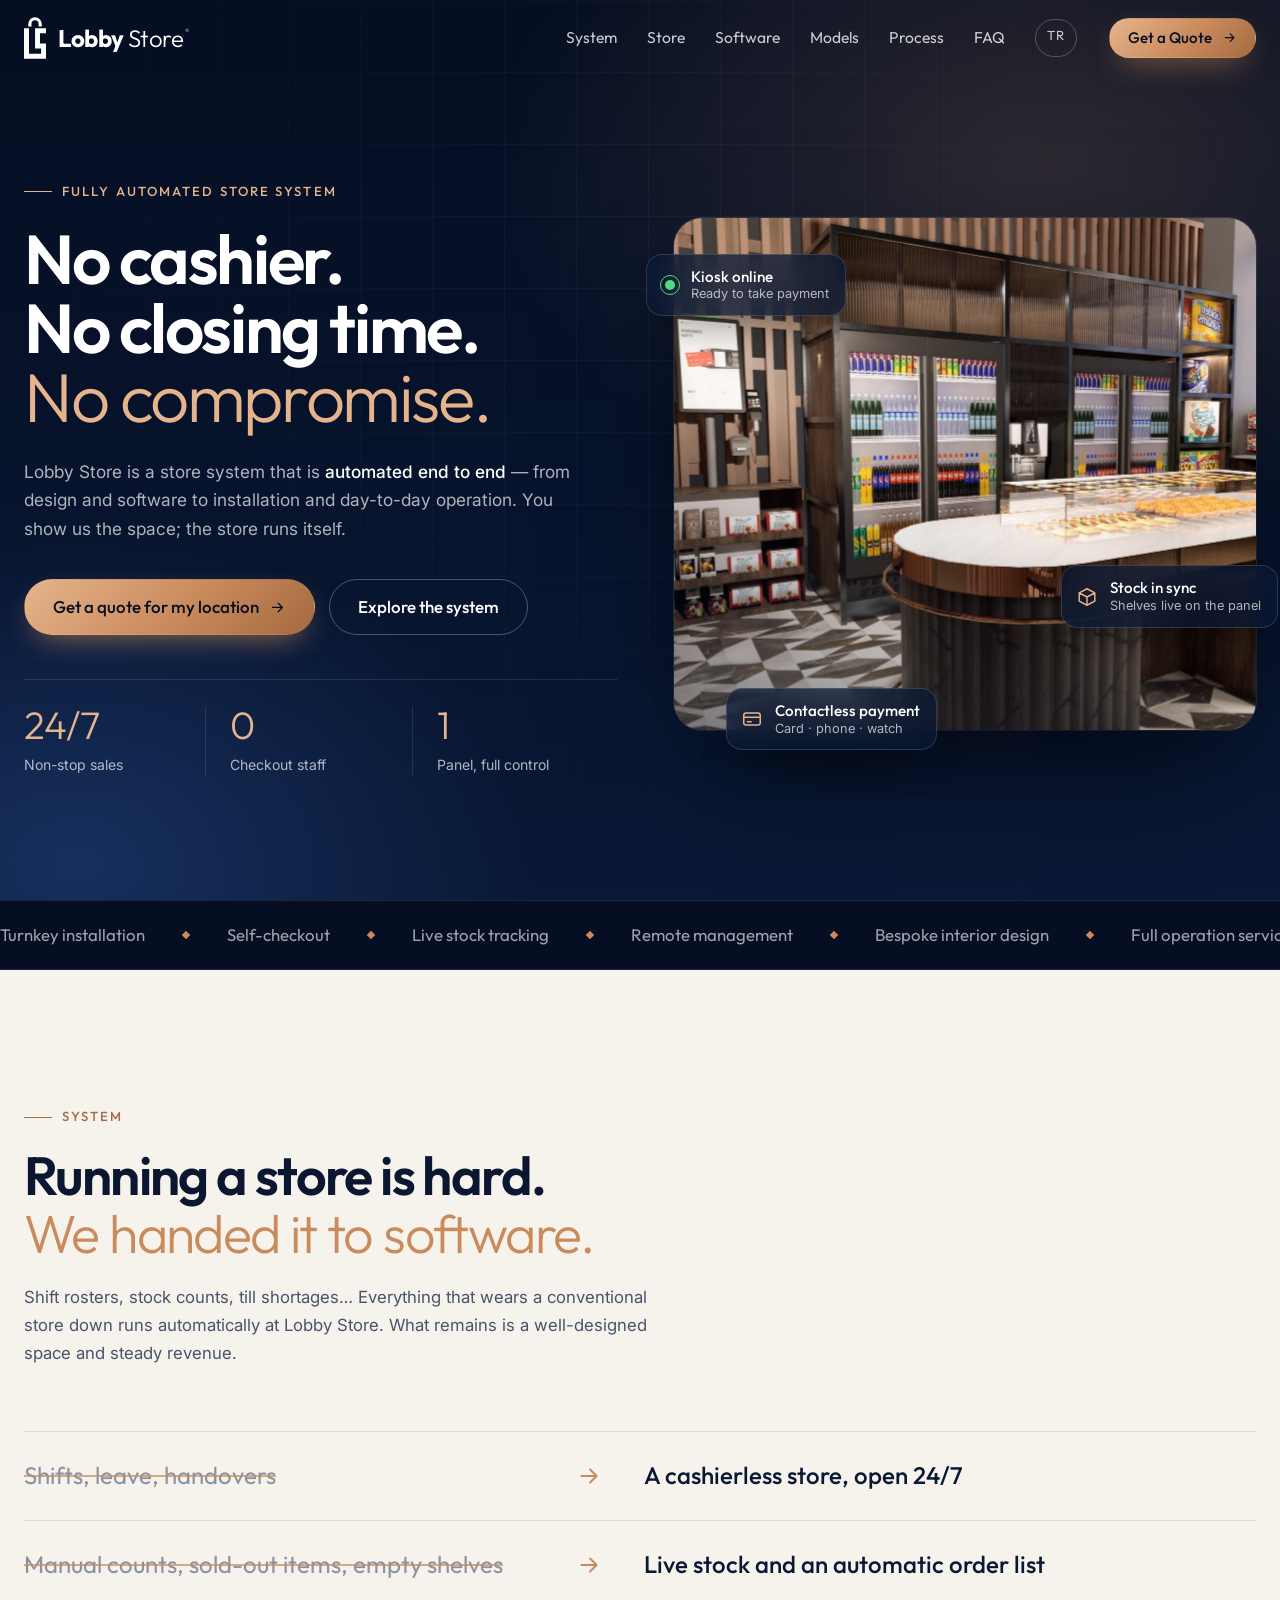
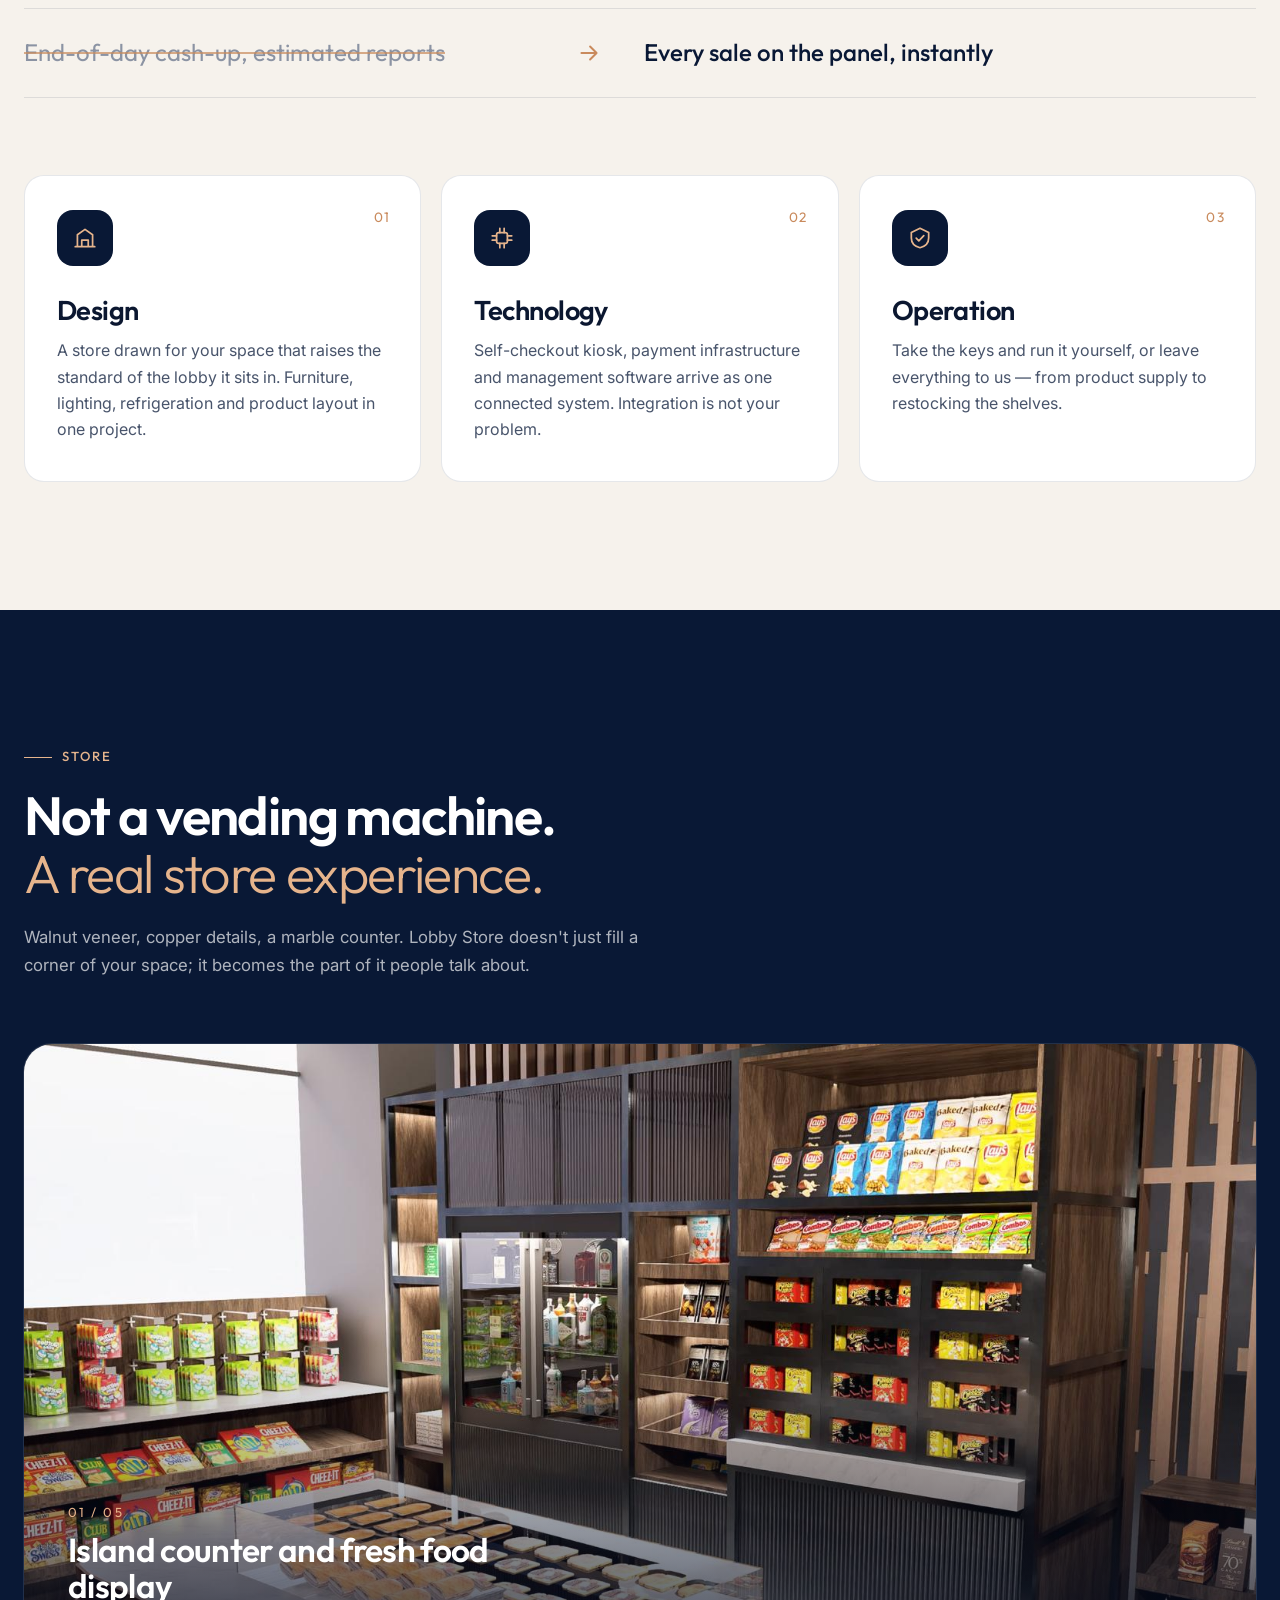
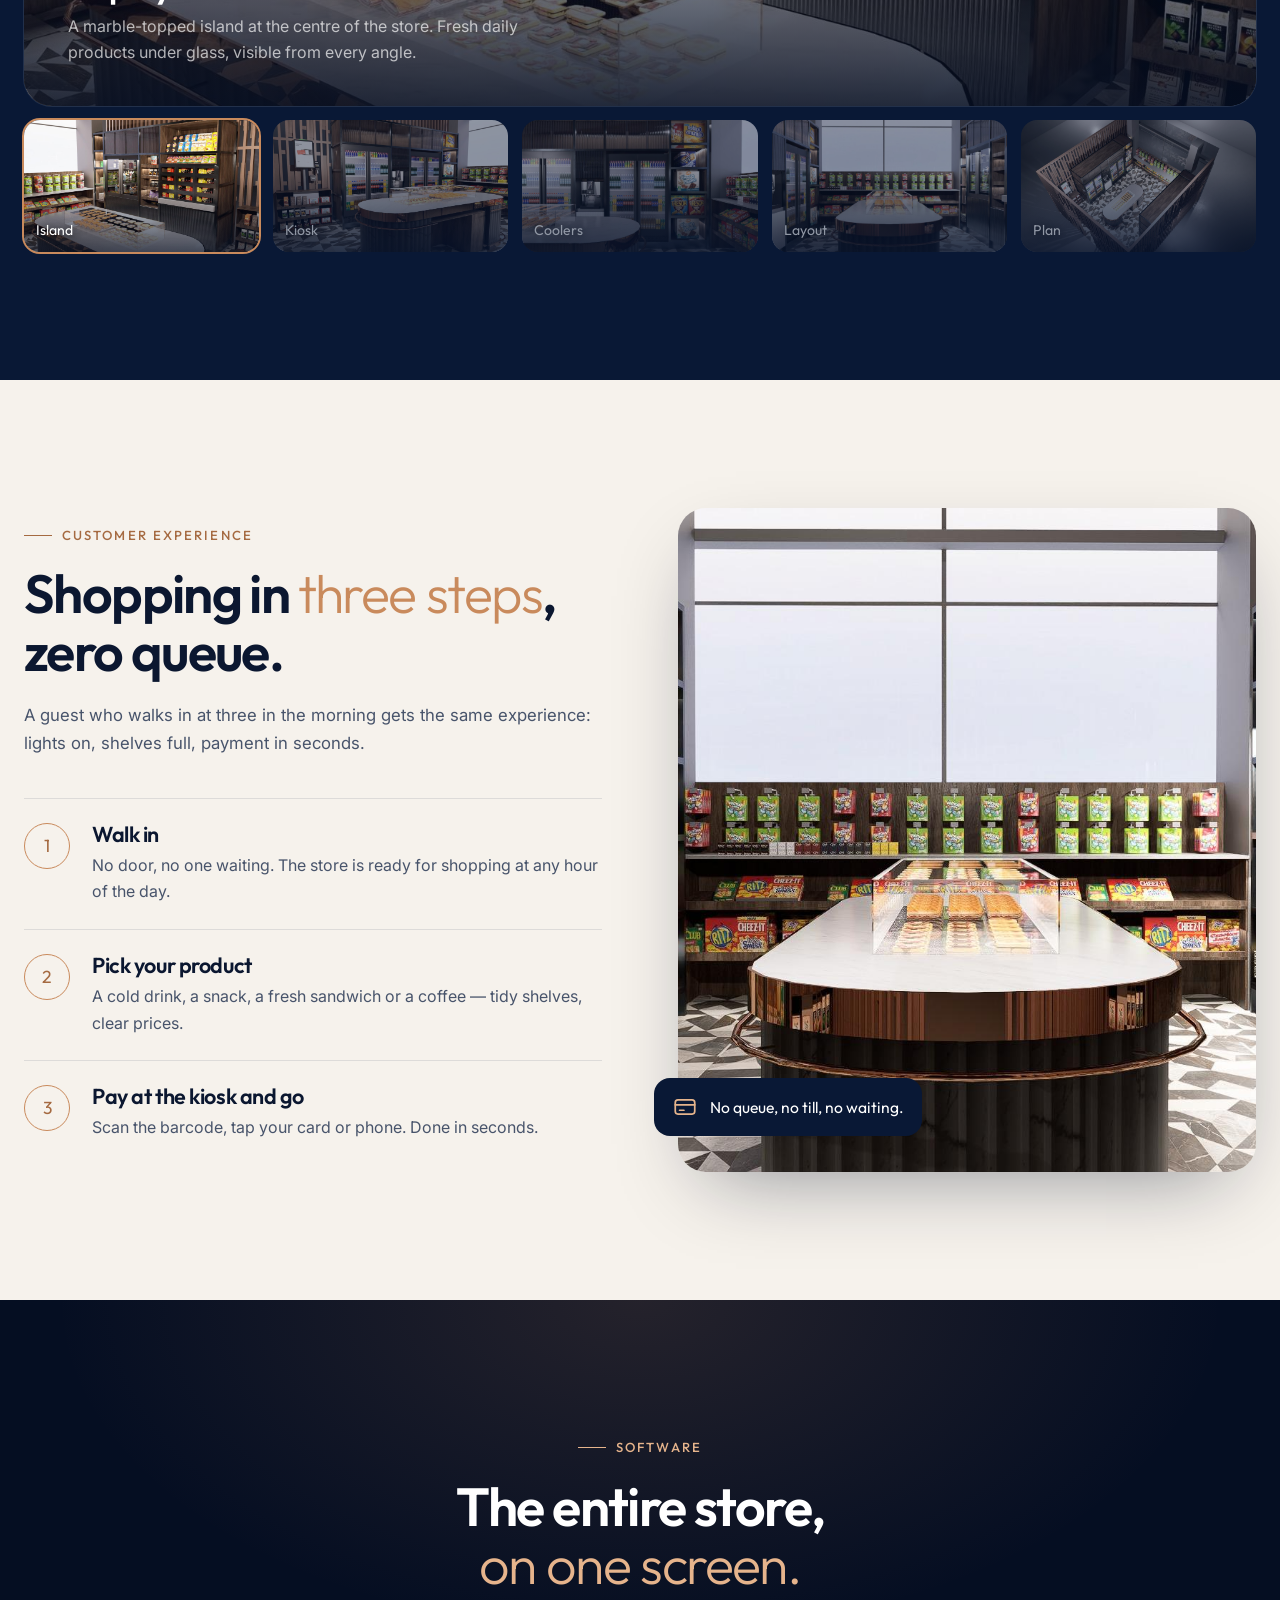
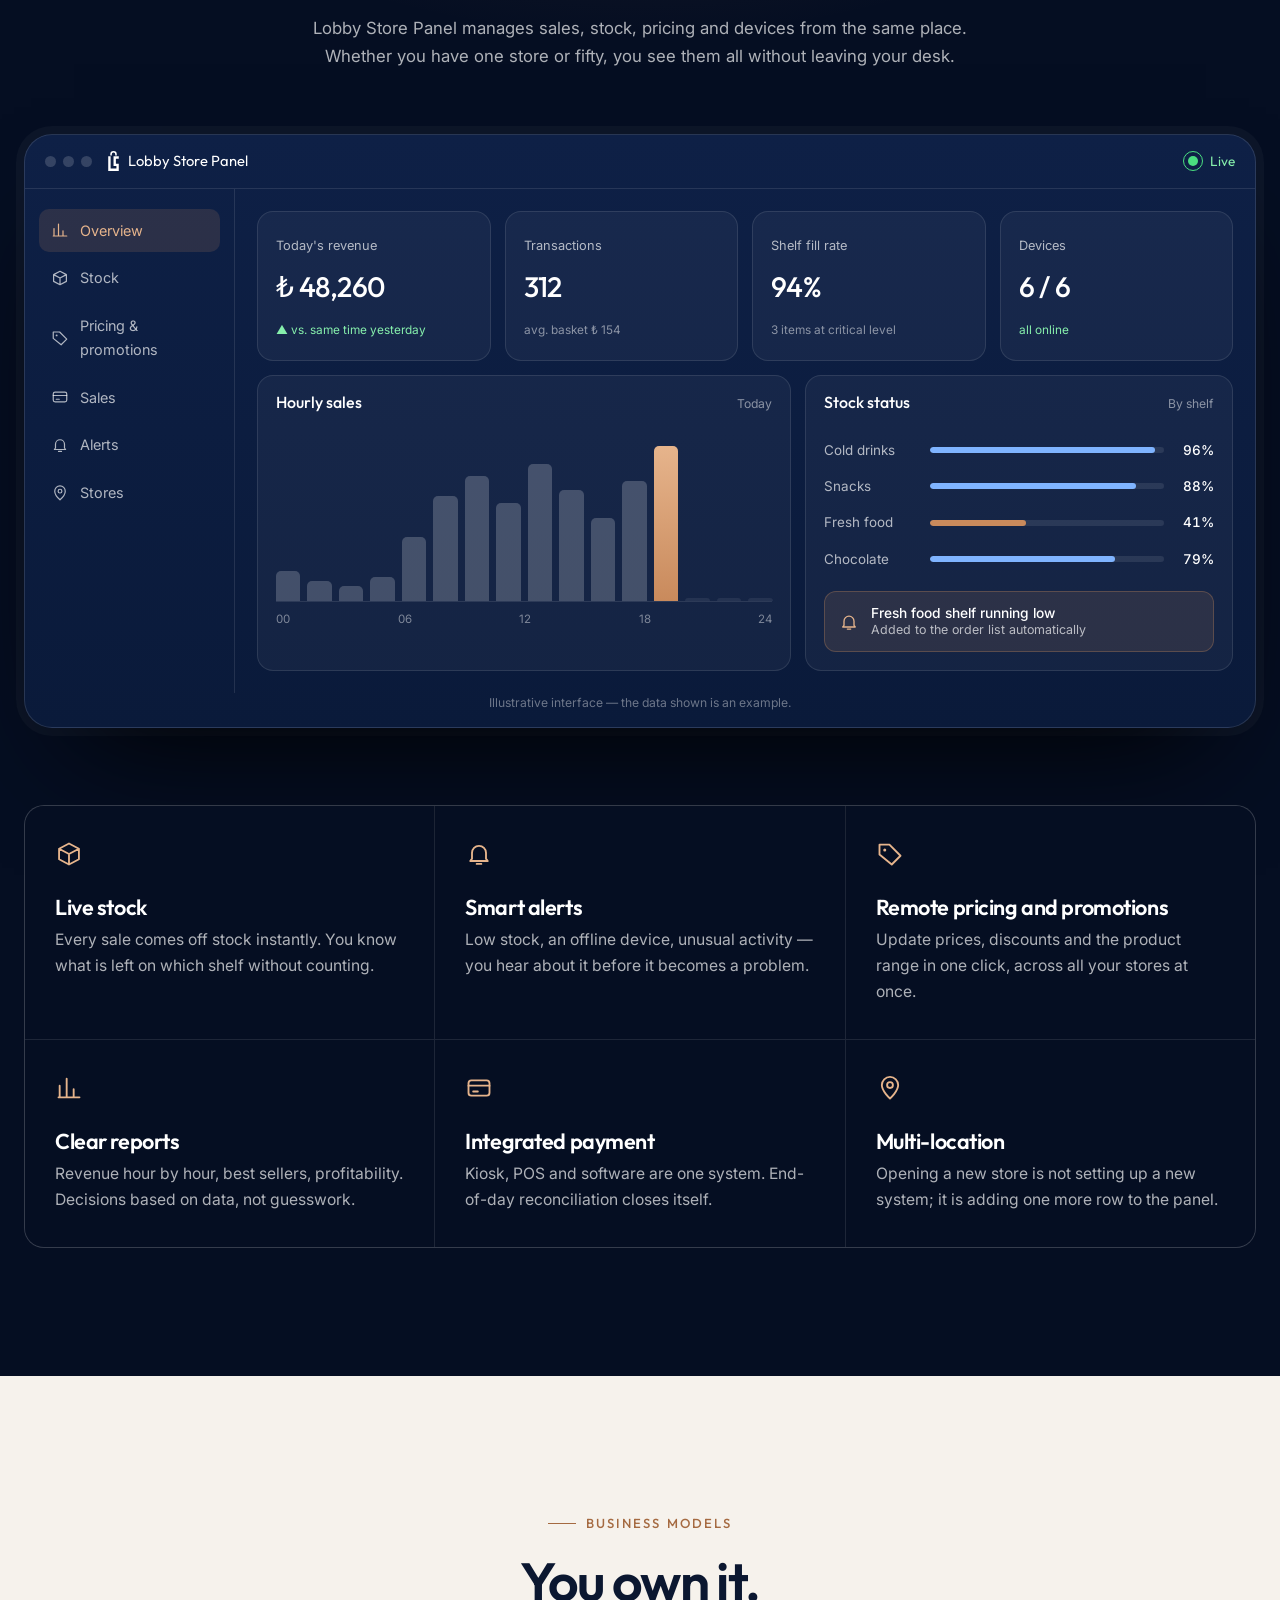
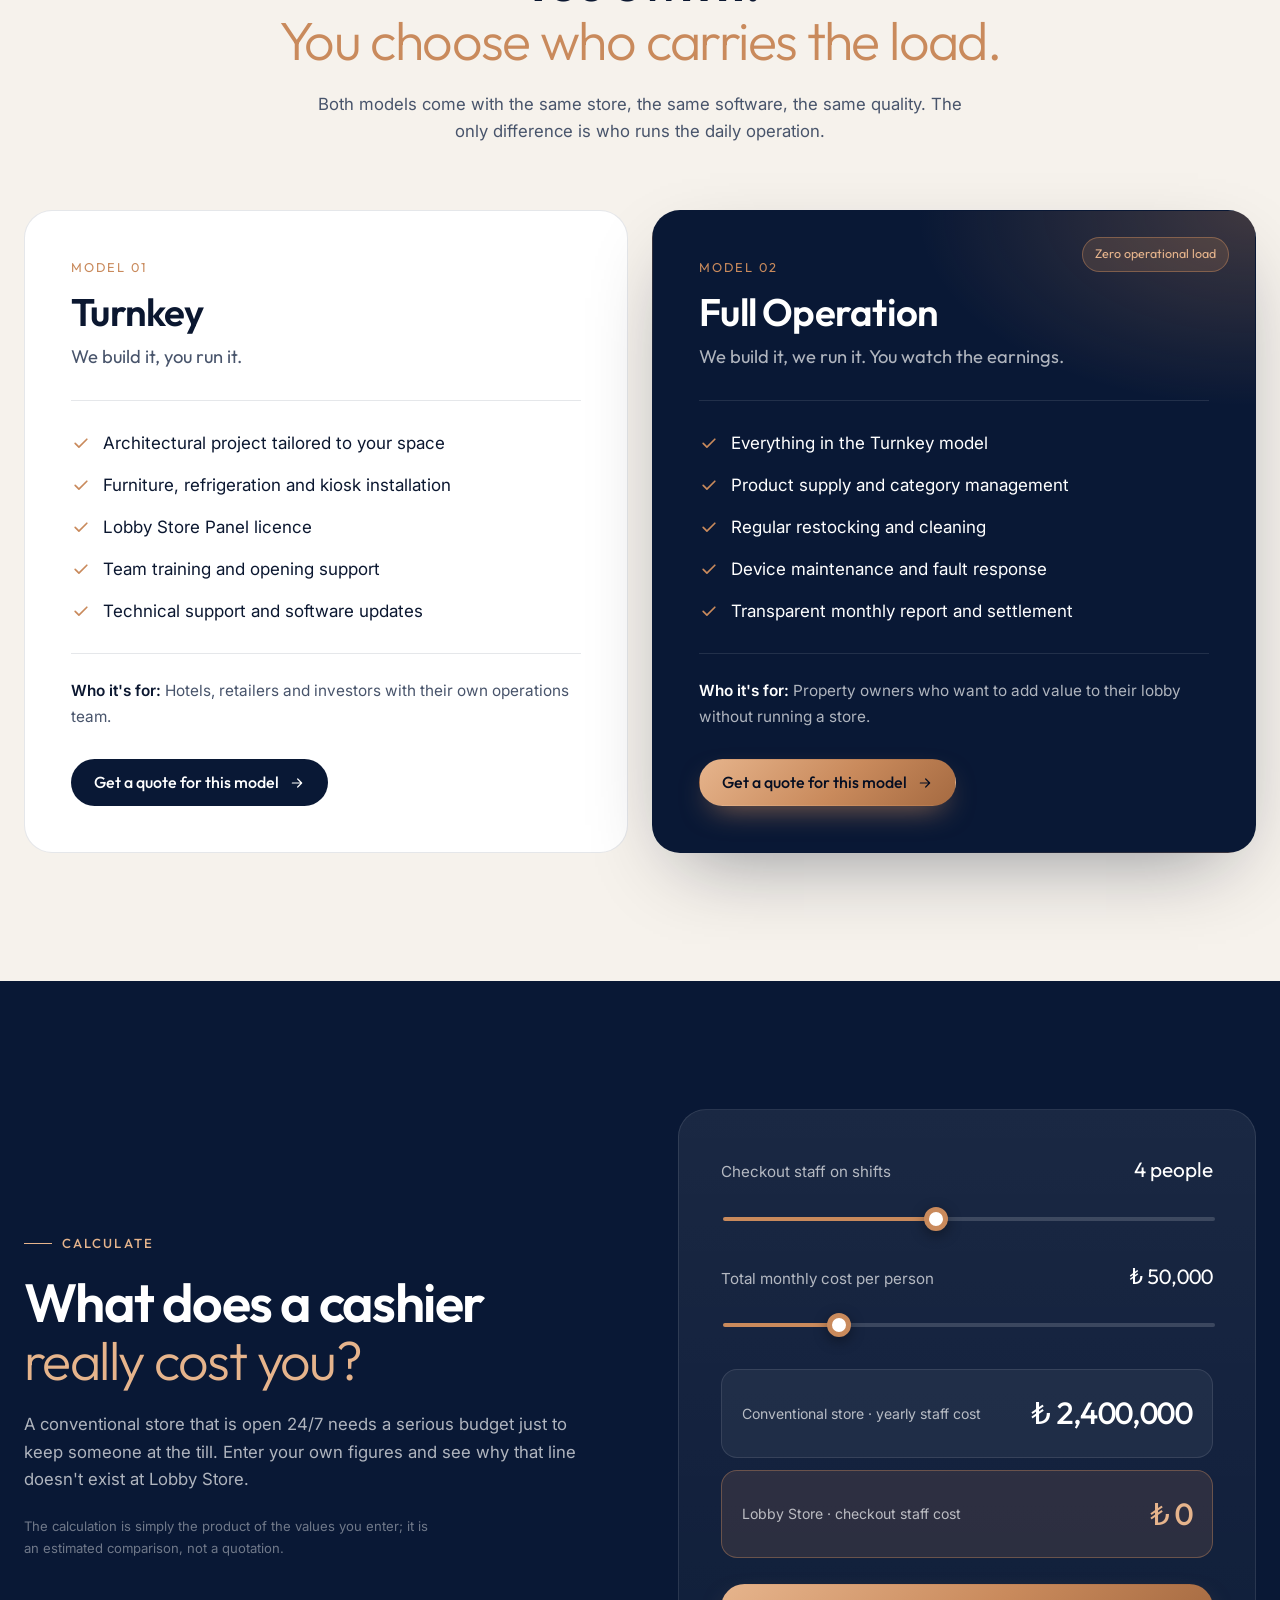
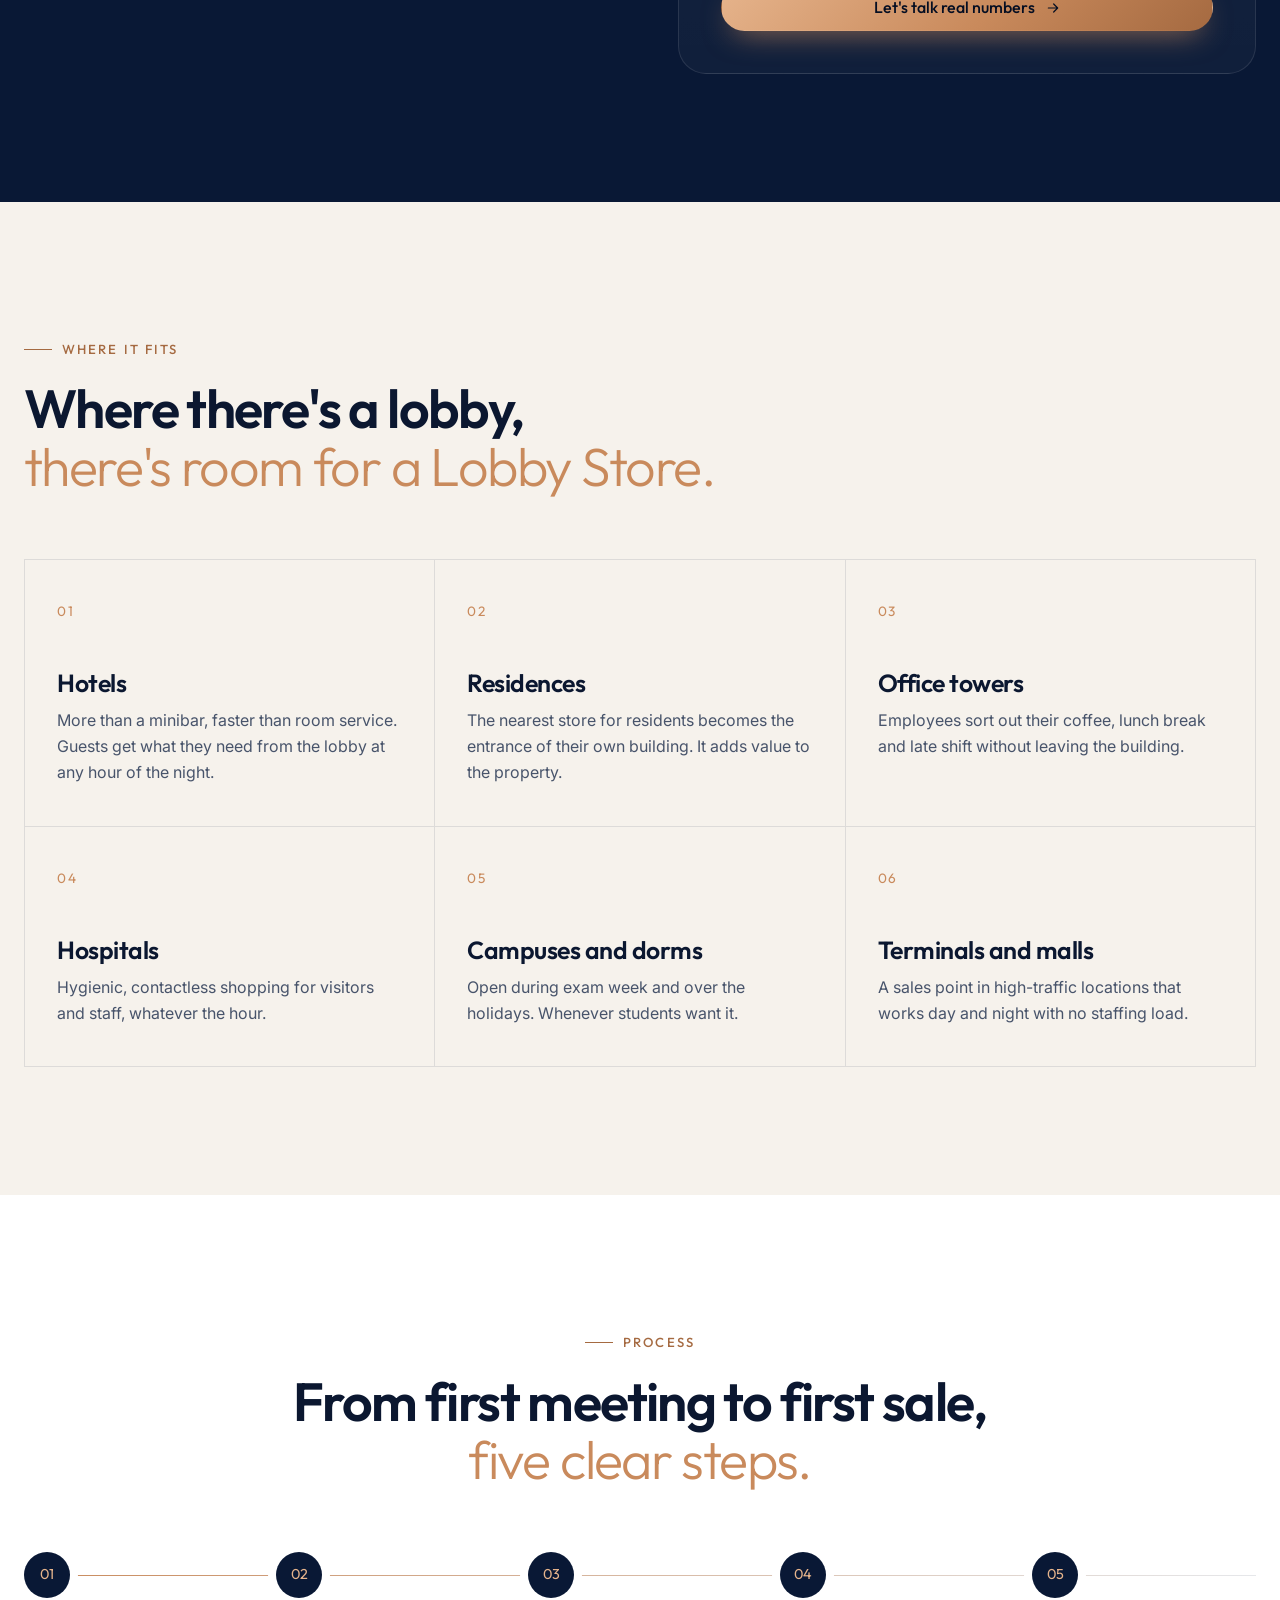
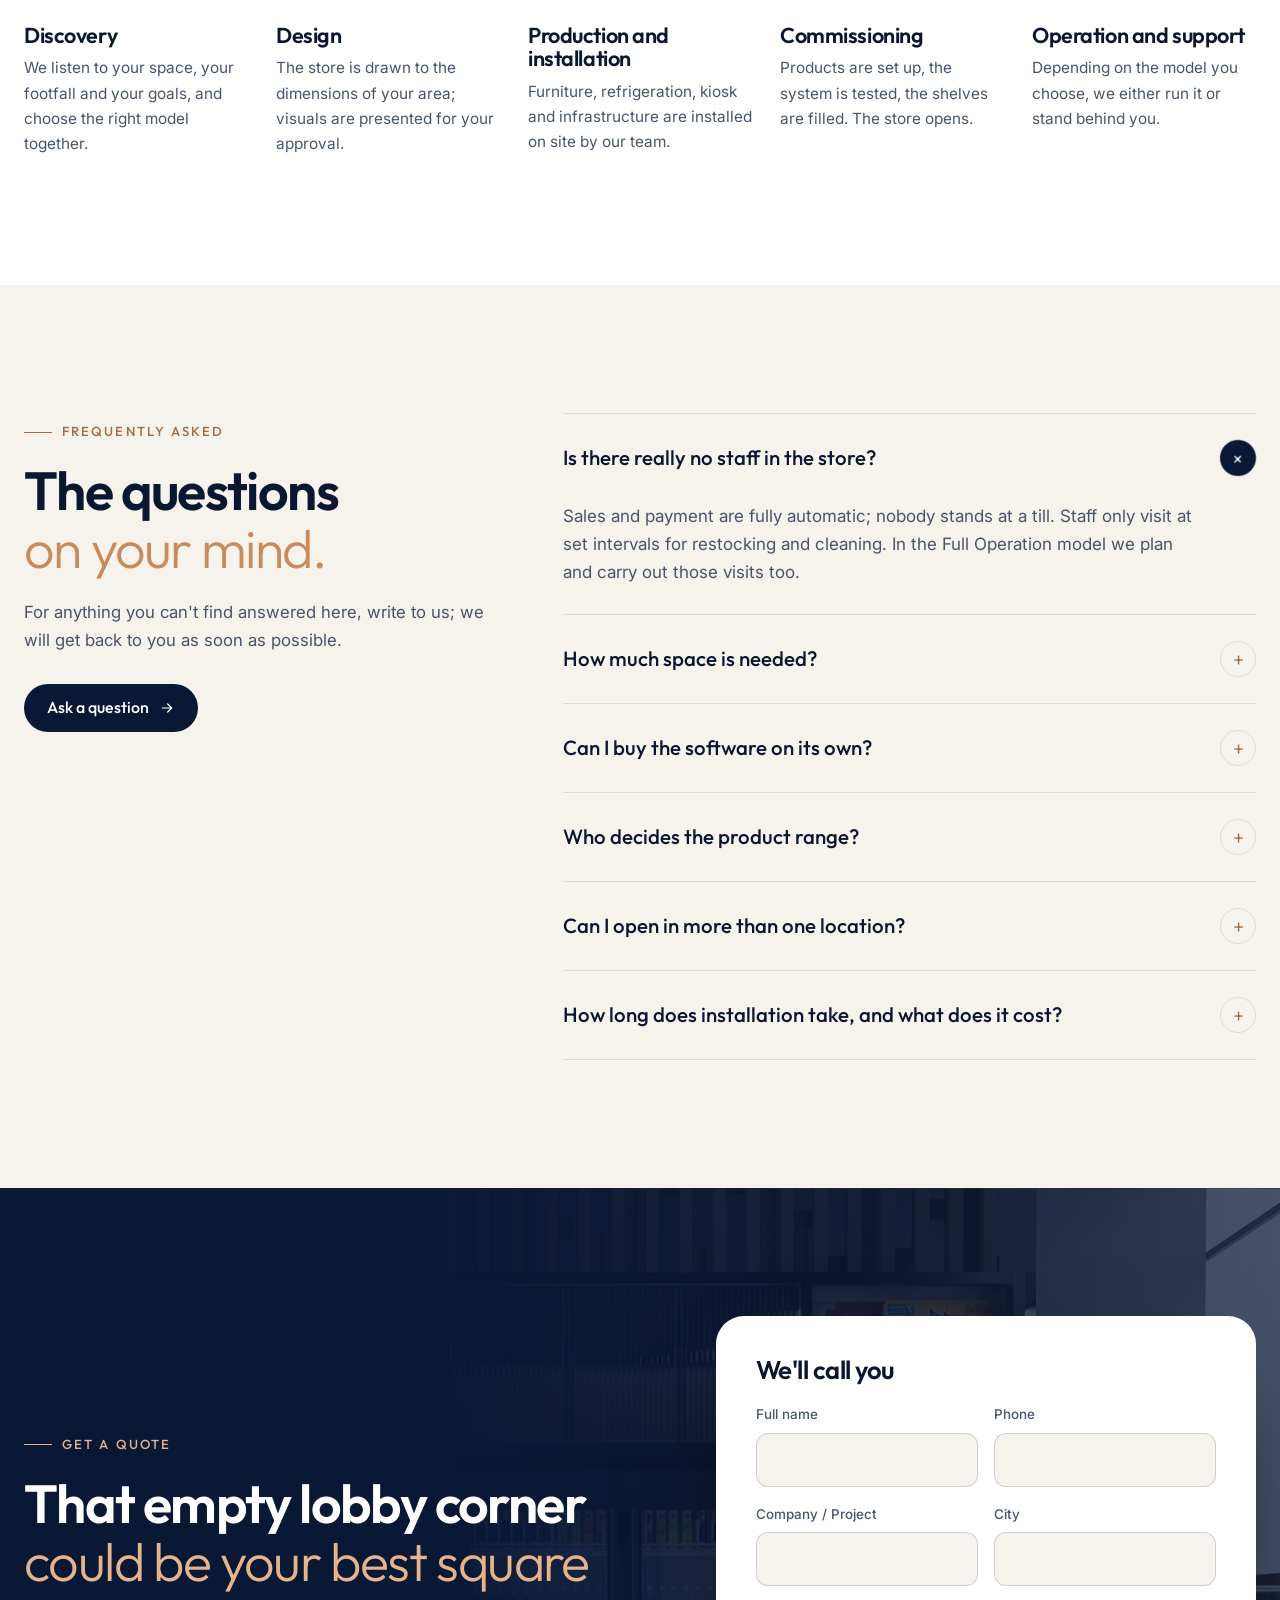
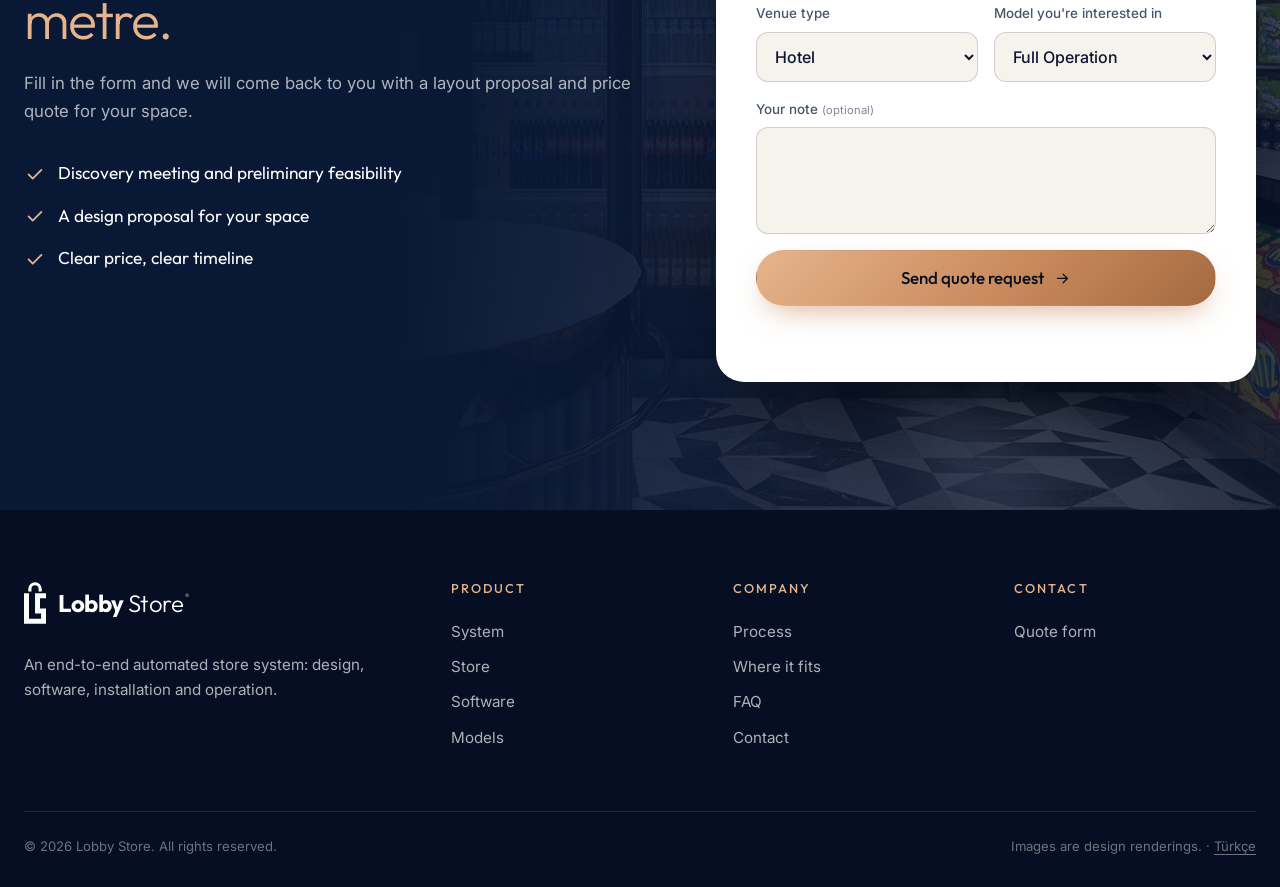
==== en/index.html @ 4a15224c "Add English page and language switch Co-Authored-By: Claude Opus 5.5 <noreply@anthropic.com>" ====
<!doctype html>
<html lang="en">
<head>
  <meta charset="utf-8">
  <meta name="viewport" content="width=device-width, initial-scale=1">
  <title>Lobby Store — The fully automated, unstaffed store system</title>
  <meta name="description" content="Lobby Store is an end-to-end automated, unstaffed store system: design, software, installation and operation from a single partner. Turnkey for hotel, residence, office and campus lobbies.">
  <meta name="theme-color" content="#091835">
  <meta property="og:title" content="Lobby Store — The fully automated, unstaffed store">
  <meta property="og:description" content="Design, software, installation and operation from one partner. A cashierless store in your lobby, open 24/7.">
  <meta property="og:image" content="../assets/img/store-kiosk.jpg">
  <meta property="og:type" content="website">
  <link rel="alternate" hreflang="tr" href="../index.html">
  <link rel="alternate" hreflang="en" href="index.html">
  <link rel="icon" href="../assets/img/favicon.svg" type="image/svg+xml">
  <link rel="preconnect" href="https://fonts.googleapis.com">
  <link rel="preconnect" href="https://fonts.gstatic.com" crossorigin>
  <link href="https://fonts.googleapis.com/css2?family=Inter:wght@400;500;600&family=Outfit:wght@300;400;500;600;700&display=swap" rel="stylesheet">
  <link rel="preload" as="image" href="../assets/img/store-kiosk.jpg">
  <link rel="stylesheet" href="../assets/css/style.css">
  <script>document.documentElement.classList.add("js")</script>
</head>
<body>

<svg width="0" height="0" style="position:absolute" aria-hidden="true">
  <defs>
    <symbol id="ls-mark" viewBox="48 42 537 1018">
      <path d="M152 270V207a165 165 0 0 1 330 0v63h-78v-63a87 87 0 0 0-174 0v63z"/>
      <path d="M48 315h122v623h295V808H318V315h267v120H438v253h147v372H48z"/>
    </symbol>
    <symbol id="i-arrow" viewBox="0 0 24 24"><path d="M5 12h14M13 6l6 6-6 6" fill="none" stroke="currentColor" stroke-width="1.8" stroke-linecap="round" stroke-linejoin="round"/></symbol>
    <symbol id="i-check" viewBox="0 0 24 24"><path d="M5 12.5l4.5 4.5L19 7.5" fill="none" stroke="currentColor" stroke-width="2" stroke-linecap="round" stroke-linejoin="round"/></symbol>
    <symbol id="i-design" viewBox="0 0 24 24"><path d="M3 20h18M5 20V9l7-5 7 5v11M9 20v-6h6v6" fill="none" stroke="currentColor" stroke-width="1.6" stroke-linecap="round" stroke-linejoin="round"/></symbol>
    <symbol id="i-chip" viewBox="0 0 24 24"><rect x="7" y="7" width="10" height="10" rx="2" fill="none" stroke="currentColor" stroke-width="1.6"/><path d="M10 3v4M14 3v4M10 17v4M14 17v4M3 10h4M3 14h4M17 10h4M17 14h4" fill="none" stroke="currentColor" stroke-width="1.6" stroke-linecap="round"/></symbol>
    <symbol id="i-ops" viewBox="0 0 24 24"><path d="M12 3l8 4v5c0 4.5-3.2 7.8-8 9-4.800-1.200-8-4.500-8-9V7z" fill="none" stroke="currentColor" stroke-width="1.6" stroke-linejoin="round"/><path d="M8.500 12.200l2.400 2.400 4.600-4.800" fill="none" stroke="currentColor" stroke-width="1.6" stroke-linecap="round" stroke-linejoin="round"/></symbol>
    <symbol id="i-box" viewBox="0 0 24 24"><path d="M3.500 7.500L12 3l8.500 4.500v9L12 21l-8.500-4.500zM3.500 7.500L12 12l8.500-4.500M12 12v9" fill="none" stroke="currentColor" stroke-width="1.6" stroke-linejoin="round"/></symbol>
    <symbol id="i-chart" viewBox="0 0 24 24"><path d="M4 20V10M10 20V4M16 20v-7M21 20H3" fill="none" stroke="currentColor" stroke-width="1.6" stroke-linecap="round"/></symbol>
    <symbol id="i-tag" viewBox="0 0 24 24"><path d="M3 12.500V4h8.500L21 13.500 13.500 21z" fill="none" stroke="currentColor" stroke-width="1.6" stroke-linejoin="round"/><circle cx="7.500" cy="8.500" r="1.300" fill="currentColor"/></symbol>
    <symbol id="i-bell" viewBox="0 0 24 24"><path d="M6 16V11a6 6 0 0 1 12 0v5l1.500 2h-15zM10 20.500h4" fill="none" stroke="currentColor" stroke-width="1.6" stroke-linecap="round" stroke-linejoin="round"/></symbol>
    <symbol id="i-card" viewBox="0 0 24 24"><rect x="3" y="5.500" width="18" height="13" rx="2.500" fill="none" stroke="currentColor" stroke-width="1.6"/><path d="M3 10h18M7 15h4" fill="none" stroke="currentColor" stroke-width="1.6" stroke-linecap="round"/></symbol>
    <symbol id="i-pin" viewBox="0 0 24 24"><path d="M12 21s7-6.200 7-11.500A7 7 0 0 0 5 9.500C5 14.800 12 21 12 21z" fill="none" stroke="currentColor" stroke-width="1.6" stroke-linejoin="round"/><circle cx="12" cy="9.500" r="2.500" fill="none" stroke="currentColor" stroke-width="1.6"/></symbol>
  </defs>
</svg>

<header class="nav" id="nav">
  <div class="wrap nav__in">
    <a class="brand" href="#top" aria-label="Lobby Store home">
      <svg class="brand__mark" aria-hidden="true"><use href="#ls-mark"/></svg>
      <span class="brand__word"><b>Lobby</b>Store<sup>®</sup></span>
    </a>
    <nav class="nav__links" id="navLinks" aria-label="Main menu">
      <a href="#sistem">System</a>
      <a href="#magaza">Store</a>
      <a href="#yazilim">Software</a>
      <a href="#modeller">Models</a>
      <a href="#surec">Process</a>
      <a href="#sss">FAQ</a>
      <a class="lang" href="../index.html" lang="tr" hreflang="tr" aria-label="Türkçe">TR</a>
      <a class="btn btn--copper nav__cta-m" href="#iletisim">Get a Quote</a>
    </nav>
    <a class="btn btn--copper nav__cta" href="#iletisim">Get a Quote <svg><use href="#i-arrow"/></svg></a>
    <button class="nav__burger" id="burger" aria-label="Open menu" aria-expanded="false" aria-controls="navLinks"><span></span><span></span></button>
  </div>
</header>

<main id="top">

  <!-- HERO -->
  <section class="hero">
    <div class="hero__bg" aria-hidden="true"></div>
    <div class="wrap hero__in">
      <div class="hero__copy">
        <p class="eyebrow eyebrow--light"><span class="dot"></span> Fully automated store system</p>
        <h1>No cashier.<br>No closing time.<br><em>No compromise.</em></h1>
        <p class="hero__lead">Lobby Store is a store system that is <strong>automated end to end</strong> — from design and software to installation and day-to-day operation. You show us the space; the store runs itself.</p>
        <div class="hero__cta">
          <a class="btn btn--copper btn--lg" href="#iletisim">Get a quote for my location <svg><use href="#i-arrow"/></svg></a>
          <a class="btn btn--ghost btn--lg" href="#sistem">Explore the system</a>
        </div>
        <ul class="hero__facts">
          <li><b>24/7</b><span>Non-stop sales</span></li>
          <li><b>0</b><span>Checkout staff</span></li>
          <li><b>1</b><span>Panel, full control</span></li>
        </ul>
      </div>

      <div class="hero__visual">
        <figure class="hero__frame">
          <img src="../assets/img/store-kiosk.jpg" alt="Lobby Store: an unstaffed store with a self-checkout kiosk, coolers and an island counter" width="1600" height="1062" fetchpriority="high">
        </figure>
        <div class="chip chip--a"><span class="pulse"></span><div><b>Kiosk online</b><span>Ready to take payment</span></div></div>
        <div class="chip chip--b"><svg><use href="#i-box"/></svg><div><b>Stock in sync</b><span>Shelves live on the panel</span></div></div>
        <div class="chip chip--c"><svg><use href="#i-card"/></svg><div><b>Contactless payment</b><span>Card · phone · watch</span></div></div>
      </div>
    </div>
  </section>

  <!-- TICKER -->
  <div class="ticker" aria-hidden="true">
    <div class="ticker__track">
      <span>Turnkey installation</span><i></i><span>Self-checkout</span><i></i><span>Live stock tracking</span><i></i><span>Remote management</span><i></i><span>Bespoke interior design</span><i></i><span>Full operation service</span><i></i><span>Open 24/7</span><i></i>
      <span>Turnkey installation</span><i></i><span>Self-checkout</span><i></i><span>Live stock tracking</span><i></i><span>Remote management</span><i></i><span>Bespoke interior design</span><i></i><span>Full operation service</span><i></i><span>Open 24/7</span><i></i>
    </div>
  </div>

  <!-- SYSTEM -->
  <section class="section section--cream" id="sistem">
    <div class="wrap">
      <div class="head reveal">
        <p class="eyebrow">System</p>
        <h2>Running a store is hard.<br class="br-d"> <em>We handed it to software.</em></h2>
        <p class="lead">Shift rosters, stock counts, till shortages… Everything that wears a conventional store down runs automatically at Lobby Store. What remains is a well-designed space and steady revenue.</p>
      </div>

      <div class="shift reveal">
        <div class="shift__row"><span class="shift__old">Shifts, leave, handovers</span><svg><use href="#i-arrow"/></svg><span class="shift__new">A cashierless store, open 24/7</span></div>
        <div class="shift__row"><span class="shift__old">Manual counts, sold-out items, empty shelves</span><svg><use href="#i-arrow"/></svg><span class="shift__new">Live stock and an automatic order list</span></div>
        <div class="shift__row"><span class="shift__old">End-of-day cash-up, estimated reports</span><svg><use href="#i-arrow"/></svg><span class="shift__new">Every sale on the panel, instantly</span></div>
      </div>

      <div class="pillars">
        <article class="pillar reveal">
          <div class="pillar__ico"><svg><use href="#i-design"/></svg></div>
          <span class="pillar__no">01</span>
          <h3>Design</h3>
          <p>A store drawn for your space that raises the standard of the lobby it sits in. Furniture, lighting, refrigeration and product layout in one project.</p>
        </article>
        <article class="pillar reveal">
          <div class="pillar__ico"><svg><use href="#i-chip"/></svg></div>
          <span class="pillar__no">02</span>
          <h3>Technology</h3>
          <p>Self-checkout kiosk, payment infrastructure and management software arrive as one connected system. Integration is not your problem.</p>
        </article>
        <article class="pillar reveal">
          <div class="pillar__ico"><svg><use href="#i-ops"/></svg></div>
          <span class="pillar__no">03</span>
          <h3>Operation</h3>
          <p>Take the keys and run it yourself, or leave everything to us — from product supply to restocking the shelves.</p>
        </article>
      </div>
    </div>
  </section>

  <!-- STORE / GALLERY -->
  <section class="section section--navy" id="magaza">
    <div class="wrap">
      <div class="head head--light reveal">
        <p class="eyebrow eyebrow--light">Store</p>
        <h2>Not a vending machine.<br><em>A real store experience.</em></h2>
        <p class="lead">Walnut veneer, copper details, a marble counter. Lobby Store doesn't just fill a corner of your space; it becomes the part of it people talk about.</p>
      </div>

      <div class="show reveal">
        <div class="show__stage">
          <img id="showImg" src="../assets/img/store-snacks.jpg" alt="Island counter and fresh food display" loading="lazy" width="1600" height="1062">
          <div class="show__cap">
            <span id="showNo">01 / 05</span>
            <h3 id="showTitle">Island counter and fresh food display</h3>
            <p id="showText">A marble-topped island at the centre of the store. Fresh daily products under glass, visible from every angle.</p>
          </div>
        </div>
        <div class="show__tabs" role="tablist" aria-label="Store images">
          <button role="tab" aria-selected="true" class="is-on" data-img="../assets/img/store-snacks.jpg" data-title="Island counter and fresh food display" data-text="A marble-topped island at the centre of the store. Fresh daily products under glass, visible from every angle."><img src="../assets/img/store-snacks.jpg" alt="" loading="lazy"><span>Island</span></button>
          <button role="tab" aria-selected="false" data-img="../assets/img/store-kiosk.jpg" data-title="Self-checkout point" data-text="A touchscreen payment kiosk right by the entrance. Scan the product, tap your card, walk out."><img src="../assets/img/store-kiosk.jpg" alt="" loading="lazy"><span>Kiosk</span></button>
          <button role="tab" aria-selected="false" data-img="../assets/img/store-coolers.jpg" data-title="Coolers and coffee station" data-text="Built-in glass-door coolers and a fully automatic coffee machine, set into the joinery as a single piece."><img src="../assets/img/store-coolers.jpg" alt="" loading="lazy"><span>Coolers</span></button>
          <button role="tab" aria-selected="false" data-img="../assets/img/store-front.jpg" data-title="A balanced, open layout" data-text="Customers flow around the island counter; every product group can be found at a glance."><img src="../assets/img/store-front.jpg" alt="" loading="lazy"><span>Layout</span></button>
          <button role="tab" aria-selected="false" data-img="../assets/img/store-top.jpg" data-title="Compact footprint" data-text="A lobby corner of a few square metres is enough. The module is planned to the dimensions of your space."><img src="../assets/img/store-top.jpg" alt="" loading="lazy"><span>Plan</span></button>
        </div>
      </div>
    </div>
  </section>

  <!-- SHOPPING FLOW -->
  <section class="section section--cream" id="nasil">
    <div class="wrap flow">
      <div class="flow__copy">
        <div class="head reveal">
          <p class="eyebrow">Customer experience</p>
          <h2>Shopping in <em>three steps</em>,<br>zero queue.</h2>
          <p class="lead">A guest who walks in at three in the morning gets the same experience: lights on, shelves full, payment in seconds.</p>
        </div>
        <ol class="steps">
          <li class="reveal"><span>1</span><div><h3>Walk in</h3><p>No door, no one waiting. The store is ready for shopping at any hour of the day.</p></div></li>
          <li class="reveal"><span>2</span><div><h3>Pick your product</h3><p>A cold drink, a snack, a fresh sandwich or a coffee — tidy shelves, clear prices.</p></div></li>
          <li class="reveal"><span>3</span><div><h3>Pay at the kiosk and go</h3><p>Scan the barcode, tap your card or phone. Done in seconds.</p></div></li>
        </ol>
      </div>
      <figure class="flow__img reveal">
        <img src="../assets/img/store-front.jpg" alt="Lobby Store interior: island counter, shelves and coolers" loading="lazy" width="1320" height="929">
        <figcaption><svg><use href="#i-card"/></svg> No queue, no till, no waiting.</figcaption>
      </figure>
    </div>
  </section>

  <!-- SOFTWARE -->
  <section class="section section--navy section--glow" id="yazilim">
    <div class="wrap">
      <div class="head head--light head--center reveal">
        <p class="eyebrow eyebrow--light">Software</p>
        <h2>The entire store,<br><em>on one screen.</em></h2>
        <p class="lead">Lobby Store Panel manages sales, stock, pricing and devices from the same place. Whether you have one store or fifty, you see them all without leaving your desk.</p>
      </div>

      <div class="dash reveal" aria-label="Lobby Store Panel illustrative interface">
        <div class="dash__bar">
          <div class="dash__dots"><i></i><i></i><i></i></div>
          <div class="dash__title"><svg><use href="#ls-mark"/></svg> Lobby Store Panel</div>
          <div class="dash__live"><span class="pulse"></span> Live</div>
        </div>
        <div class="dash__body">
          <aside class="dash__side">
            <a class="is-on"><svg><use href="#i-chart"/></svg> Overview</a>
            <a><svg><use href="#i-box"/></svg> Stock</a>
            <a><svg><use href="#i-tag"/></svg> Pricing &amp; promotions</a>
            <a><svg><use href="#i-card"/></svg> Sales</a>
            <a><svg><use href="#i-bell"/></svg> Alerts</a>
            <a><svg><use href="#i-pin"/></svg> Stores</a>
          </aside>
          <div class="dash__main">
            <div class="kpis">
              <div class="kpi"><span>Today's revenue</span><b>₺ 48,260</b><em class="up">▲ vs. same time yesterday</em></div>
              <div class="kpi"><span>Transactions</span><b>312</b><em>avg. basket ₺ 154</em></div>
              <div class="kpi"><span>Shelf fill rate</span><b>94%</b><em>3 items at critical level</em></div>
              <div class="kpi"><span>Devices</span><b>6 / 6</b><em class="up">all online</em></div>
            </div>
            <div class="dash__grid">
              <div class="card-d">
                <header><h4>Hourly sales</h4><span>Today</span></header>
                <div class="bars" aria-hidden="true">
                  <i style="--h:18%"></i><i style="--h:12%"></i><i style="--h:9%"></i><i style="--h:14%"></i><i style="--h:38%"></i><i style="--h:62%"></i><i style="--h:74%"></i><i style="--h:58%"></i><i style="--h:81%"></i><i style="--h:66%"></i><i style="--h:49%"></i><i style="--h:71%"></i><i style="--h:92%" class="is-now"></i><i style="--h:0%" class="is-next"></i><i style="--h:0%" class="is-next"></i><i style="--h:0%" class="is-next"></i>
                </div>
                <div class="bars__x"><span>00</span><span>06</span><span>12</span><span>18</span><span>24</span></div>
              </div>
              <div class="card-d">
                <header><h4>Stock status</h4><span>By shelf</span></header>
                <ul class="stock">
                  <li><span>Cold drinks</span><div><i style="--w:96%"></i></div><b>96%</b></li>
                  <li><span>Snacks</span><div><i style="--w:88%"></i></div><b>88%</b></li>
                  <li><span>Fresh food</span><div><i style="--w:41%" class="warn"></i></div><b>41%</b></li>
                  <li><span>Chocolate</span><div><i style="--w:79%"></i></div><b>79%</b></li>
                </ul>
                <div class="alert-d"><svg><use href="#i-bell"/></svg><div><b>Fresh food shelf running low</b><span>Added to the order list automatically</span></div></div>
              </div>
            </div>
          </div>
        </div>
        <p class="dash__note">Illustrative interface — the data shown is an example.</p>
      </div>

      <div class="feats">
        <article class="feat reveal"><svg><use href="#i-box"/></svg><h3>Live stock</h3><p>Every sale comes off stock instantly. You know what is left on which shelf without counting.</p></article>
        <article class="feat reveal"><svg><use href="#i-bell"/></svg><h3>Smart alerts</h3><p>Low stock, an offline device, unusual activity — you hear about it before it becomes a problem.</p></article>
        <article class="feat reveal"><svg><use href="#i-tag"/></svg><h3>Remote pricing and promotions</h3><p>Update prices, discounts and the product range in one click, across all your stores at once.</p></article>
        <article class="feat reveal"><svg><use href="#i-chart"/></svg><h3>Clear reports</h3><p>Revenue hour by hour, best sellers, profitability. Decisions based on data, not guesswork.</p></article>
        <article class="feat reveal"><svg><use href="#i-card"/></svg><h3>Integrated payment</h3><p>Kiosk, POS and software are one system. End-of-day reconciliation closes itself.</p></article>
        <article class="feat reveal"><svg><use href="#i-pin"/></svg><h3>Multi-location</h3><p>Opening a new store is not setting up a new system; it is adding one more row to the panel.</p></article>
      </div>
    </div>
  </section>

  <!-- MODELS -->
  <section class="section section--cream" id="modeller">
    <div class="wrap">
      <div class="head head--center reveal">
        <p class="eyebrow">Business models</p>
        <h2>You own it.<br><em>You choose who carries the load.</em></h2>
        <p class="lead">Both models come with the same store, the same software, the same quality. The only difference is who runs the daily operation.</p>
      </div>

      <div class="models">
        <article class="model reveal">
          <span class="model__tag">Model 01</span>
          <h3>Turnkey</h3>
          <p class="model__sub">We build it, you run it.</p>
          <ul>
            <li><svg><use href="#i-check"/></svg> Architectural project tailored to your space</li>
            <li><svg><use href="#i-check"/></svg> Furniture, refrigeration and kiosk installation</li>
            <li><svg><use href="#i-check"/></svg> Lobby Store Panel licence</li>
            <li><svg><use href="#i-check"/></svg> Team training and opening support</li>
            <li><svg><use href="#i-check"/></svg> Technical support and software updates</li>
          </ul>
          <p class="model__for"><b>Who it's for:</b> Hotels, retailers and investors with their own operations team.</p>
          <a class="btn btn--navy" href="#iletisim" data-model="Turnkey">Get a quote for this model <svg><use href="#i-arrow"/></svg></a>
        </article>

        <article class="model model--hero reveal">
          <span class="model__badge">Zero operational load</span>
          <span class="model__tag">Model 02</span>
          <h3>Full Operation</h3>
          <p class="model__sub">We build it, we run it. You watch the earnings.</p>
          <ul>
            <li><svg><use href="#i-check"/></svg> Everything in the Turnkey model</li>
            <li><svg><use href="#i-check"/></svg> Product supply and category management</li>
            <li><svg><use href="#i-check"/></svg> Regular restocking and cleaning</li>
            <li><svg><use href="#i-check"/></svg> Device maintenance and fault response</li>
            <li><svg><use href="#i-check"/></svg> Transparent monthly report and settlement</li>
          </ul>
          <p class="model__for"><b>Who it's for:</b> Property owners who want to add value to their lobby without running a store.</p>
          <a class="btn btn--copper" href="#iletisim" data-model="Full Operation">Get a quote for this model <svg><use href="#i-arrow"/></svg></a>
        </article>
      </div>
    </div>
  </section>

  <!-- CALCULATOR -->
  <section class="section section--navy" id="hesapla">
    <div class="wrap calc">
      <div class="calc__copy reveal">
        <p class="eyebrow eyebrow--light">Calculate</p>
        <h2>What does a cashier<br><em>really cost you?</em></h2>
        <p class="lead">A conventional store that is open 24/7 needs a serious budget just to keep someone at the till. Enter your own figures and see why that line doesn't exist at Lobby Store.</p>
        <p class="calc__fine">The calculation is simply the product of the values you enter; it is an estimated comparison, not a quotation.</p>
      </div>
      <div class="calc__box reveal">
        <label class="range">
          <span>Checkout staff on shifts <output id="oStaff">4 people</output></span>
          <input type="range" id="rStaff" min="1" max="8" step="1" value="4">
        </label>
        <label class="range">
          <span>Total monthly cost per person <output id="oCost">₺ 50,000</output></span>
          <input type="range" id="rCost" min="30000" max="120000" step="2500" value="50000">
        </label>
        <div class="calc__res">
          <div><span>Conventional store · yearly staff cost</span><b id="oYear">₺ 2,400,000</b></div>
          <div class="calc__zero"><span>Lobby Store · checkout staff cost</span><b>₺ 0</b></div>
        </div>
        <a class="btn btn--copper btn--block" href="#iletisim">Let's talk real numbers <svg><use href="#i-arrow"/></svg></a>
      </div>
    </div>
  </section>

  <!-- VENUES -->
  <section class="section section--cream" id="mekanlar">
    <div class="wrap">
      <div class="head reveal">
        <p class="eyebrow">Where it fits</p>
        <h2>Where there's a lobby,<br><em>there's room for a Lobby Store.</em></h2>
      </div>
      <div class="venues">
        <article class="venue reveal"><span>01</span><h3>Hotels</h3><p>More than a minibar, faster than room service. Guests get what they need from the lobby at any hour of the night.</p></article>
        <article class="venue reveal"><span>02</span><h3>Residences</h3><p>The nearest store for residents becomes the entrance of their own building. It adds value to the property.</p></article>
        <article class="venue reveal"><span>03</span><h3>Office towers</h3><p>Employees sort out their coffee, lunch break and late shift without leaving the building.</p></article>
        <article class="venue reveal"><span>04</span><h3>Hospitals</h3><p>Hygienic, contactless shopping for visitors and staff, whatever the hour.</p></article>
        <article class="venue reveal"><span>05</span><h3>Campuses and dorms</h3><p>Open during exam week and over the holidays. Whenever students want it.</p></article>
        <article class="venue reveal"><span>06</span><h3>Terminals and malls</h3><p>A sales point in high-traffic locations that works day and night with no staffing load.</p></article>
      </div>
    </div>
  </section>

  <!-- PROCESS -->
  <section class="section section--white" id="surec">
    <div class="wrap">
      <div class="head head--center reveal">
        <p class="eyebrow">Process</p>
        <h2>From first meeting to first sale,<br><em>five clear steps.</em></h2>
      </div>
      <ol class="line">
        <li class="reveal"><span>01</span><h3>Discovery</h3><p>We listen to your space, your footfall and your goals, and choose the right model together.</p></li>
        <li class="reveal"><span>02</span><h3>Design</h3><p>The store is drawn to the dimensions of your area; visuals are presented for your approval.</p></li>
        <li class="reveal"><span>03</span><h3>Production and installation</h3><p>Furniture, refrigeration, kiosk and infrastructure are installed on site by our team.</p></li>
        <li class="reveal"><span>04</span><h3>Commissioning</h3><p>Products are set up, the system is tested, the shelves are filled. The store opens.</p></li>
        <li class="reveal"><span>05</span><h3>Operation and support</h3><p>Depending on the model you choose, we either run it or stand behind you.</p></li>
      </ol>
    </div>
  </section>

  <!-- FAQ -->
  <section class="section section--cream" id="sss">
    <div class="wrap faq">
      <div class="head reveal">
        <p class="eyebrow">Frequently asked</p>
        <h2>The questions<br><em>on your mind.</em></h2>
        <p class="lead">For anything you can't find answered here, write to us; we will get back to you as soon as possible.</p>
        <a class="btn btn--navy" href="#iletisim">Ask a question <svg><use href="#i-arrow"/></svg></a>
      </div>
      <div class="faq__list reveal">
        <details open><summary>Is there really no staff in the store?</summary><p>Sales and payment are fully automatic; nobody stands at a till. Staff only visit at set intervals for restocking and cleaning. In the Full Operation model we plan and carry out those visits too.</p></details>
        <details><summary>How much space is needed?</summary><p>Lobby Store is modular; it scales from a small lobby corner to a large store area. In the discovery meeting we measure your space and prepare a layout plan specific to it.</p></details>
        <details><summary>Can I buy the software on its own?</summary><p>Lobby Store's strength comes from design, hardware and software working together, so we install the system as a whole. If you already have a store, we can look at conversion options together.</p></details>
        <details><summary>Who decides the product range?</summary><p>In the Turnkey model, entirely you. In the Full Operation model we handle category management; we keep improving the shelf based on sales data and build a range that suits your audience.</p></details>
        <details><summary>Can I open in more than one location?</summary><p>Yes. All your stores are managed from the same panel; prices, promotions and reports are controlled from a single centre.</p></details>
        <details><summary>How long does installation take, and what does it cost?</summary><p>Both depend on the size of the area and the model you choose. After the discovery meeting we give you a clear timeline and price quote, with no surprise items.</p></details>
      </div>
    </div>
  </section>

  <!-- CONTACT -->
  <section class="section section--navy cta" id="iletisim">
    <div class="cta__img" aria-hidden="true"></div>
    <div class="wrap cta__in">
      <div class="cta__copy reveal">
        <p class="eyebrow eyebrow--light">Get a quote</p>
        <h2>That empty lobby corner<br><em>could be your best square metre.</em></h2>
        <p class="lead">Fill in the form and we will come back to you with a layout proposal and price quote for your space.</p>
        <ul class="cta__list">
          <li><svg><use href="#i-check"/></svg> Discovery meeting and preliminary feasibility</li>
          <li><svg><use href="#i-check"/></svg> A design proposal for your space</li>
          <li><svg><use href="#i-check"/></svg> Clear price, clear timeline</li>
        </ul>
      </div>

      <form class="form reveal" id="leadForm" novalidate>
        <h3>We'll call you</h3>
        <div class="form__row">
          <label>Full name<input type="text" name="name" autocomplete="name" required></label>
          <label>Phone<input type="tel" name="phone" autocomplete="tel" inputmode="tel" required></label>
        </div>
        <div class="form__row">
          <label>Company / Project<input type="text" name="company" autocomplete="organization"></label>
          <label>City<input type="text" name="city" autocomplete="address-level2"></label>
        </div>
        <div class="form__row">
          <label>Venue type
            <select name="venue">
              <option>Hotel</option><option>Residence</option><option>Office tower</option><option>Hospital</option><option>Campus / Dorm</option><option>Terminal / Mall</option><option>Other</option>
            </select>
          </label>
          <label>Model you're interested in
            <select name="model" id="fModel">
              <option>Full Operation</option><option>Turnkey</option><option>Not decided yet</option>
            </select>
          </label>
        </div>
        <label><span>Your note <small>(optional)</small></span><textarea name="note" rows="3"></textarea></label>
        <button class="btn btn--copper btn--lg btn--block" type="submit">Send quote request <svg><use href="#i-arrow"/></svg></button>
        <p class="form__msg" id="formMsg" role="status" aria-live="polite"></p>
      </form>
    </div>
  </section>
</main>

<footer class="foot">
  <div class="wrap foot__in">
    <div class="foot__brand">
      <a class="brand" href="#top" aria-label="Lobby Store">
        <svg class="brand__mark" aria-hidden="true"><use href="#ls-mark"/></svg>
        <span class="brand__word"><b>Lobby</b>Store<sup>®</sup></span>
      </a>
      <p>An end-to-end automated store system: design, software, installation and operation.</p>
    </div>
    <nav aria-label="Footer menu">
      <h4>Product</h4>
      <a href="#sistem">System</a><a href="#magaza">Store</a><a href="#yazilim">Software</a><a href="#modeller">Models</a>
    </nav>
    <nav aria-label="Footer menu 2">
      <h4>Company</h4>
      <a href="#surec">Process</a><a href="#mekanlar">Where it fits</a><a href="#sss">FAQ</a><a href="#iletisim">Contact</a>
    </nav>
    <div class="foot__contact" id="footContact">
      <h4>Contact</h4>
      <a href="#iletisim">Quote form</a>
    </div>
  </div>
  <div class="wrap foot__base">
    <span>© <span id="year">2026</span> Lobby Store. All rights reserved.</span>
    <span>Images are design renderings. · <a href="../index.html" lang="tr" hreflang="tr">Türkçe</a></span>
  </div>
</footer>

<a class="sticky-cta" href="#iletisim" id="stickyCta">Get a Quote <svg><use href="#i-arrow"/></svg></a>

<script src="../assets/js/main.js" defer></script>
</body>
</html>
---- assets/css/style.css ----
/* Lobby Store — site styles */
:root {
  --navy-950: #050e22;
  --navy-900: #091835;
  --navy-800: #0f2347;
  --navy-700: #183262;
  --copper: #c98a5c;
  --copper-hi: #e6b48c;
  --copper-lo: #a56a41;
  --cream: #f6f2ec;
  --sand: #ebe4d9;
  --white: #fff;
  --ink: #0b1730;
  --ink-2: #48546b;
  --on-dark: rgba(255, 255, 255, .68);
  --line-dark: rgba(255, 255, 255, .1);
  --line-light: rgba(9, 24, 53, .1);
  --display: "Outfit", system-ui, sans-serif;
  --body: "Inter", system-ui, -apple-system, "Segoe UI", sans-serif;
  --r: 20px;
  --r-lg: 28px;
  --ease: cubic-bezier(.2, .7, .2, 1);
  --shadow: 0 30px 80px -30px rgba(5, 14, 34, .45);
}

*, *::before, *::after { box-sizing: border-box; }
html { scroll-behavior: smooth; scroll-padding-top: 84px; -webkit-text-size-adjust: 100%; }
body {
  margin: 0;
  font-family: var(--body);
  font-size: 17px;
  line-height: 1.65;
  color: var(--ink);
  background: var(--navy-900);
  -webkit-font-smoothing: antialiased;
  overflow-x: hidden;
}
img { display: block; max-width: 100%; height: auto; }
a { color: inherit; text-decoration: none; }
h1, h2, h3, h4, p, ul, ol, figure { margin: 0; }
ul, ol { padding: 0; list-style: none; }
button, input, select, textarea { font: inherit; color: inherit; }
svg { width: 1em; height: 1em; flex: none; }
:focus-visible { outline: 2px solid var(--copper-hi); outline-offset: 3px; border-radius: 6px; }

.wrap { width: min(1240px, 100% - 48px); margin-inline: auto; }

/* ---------- type ---------- */
h1, h2, h3, h4 { font-family: var(--display); font-weight: 600; letter-spacing: -.02em; line-height: 1.08; }
h1 { font-size: clamp(2.6rem, 5.4vw, 4.5rem); letter-spacing: -.035em; line-height: 1; }
h2 { font-size: clamp(2rem, 4.2vw, 3.5rem); letter-spacing: -.03em; }
h3 { font-size: 1.35rem; }
h1 em, h2 em { font-style: normal; font-weight: 300; color: var(--copper); }
.section--navy h2 em, .hero h1 em { color: var(--copper-hi); }
.lead { font-size: clamp(1.05rem, 1.3vw, 1.2rem); color: var(--ink-2); max-width: 60ch; }
.eyebrow {
  display: inline-flex; align-items: center; gap: 10px;
  font-family: var(--display); font-size: .82rem; font-weight: 500;
  letter-spacing: .16em; text-transform: uppercase; color: var(--copper-lo);
}
.eyebrow::before { content: ""; width: 28px; height: 1px; background: currentColor; }
.eyebrow--light { color: var(--copper-hi); }
.eyebrow .dot { display: none; }

/* ---------- buttons ---------- */
.btn {
  display: inline-flex; align-items: center; justify-content: center; gap: 10px;
  padding: 13px 22px; border-radius: 999px; border: 1px solid transparent;
  font-family: var(--display); font-weight: 500; font-size: 1rem; line-height: 1.2;
  cursor: pointer; white-space: nowrap;
  transition: transform .25s var(--ease), background .25s, box-shadow .25s, border-color .25s, color .25s;
}
.btn svg { transition: transform .25s var(--ease); }
.btn:hover svg { transform: translateX(4px); }
.btn:hover { transform: translateY(-2px); }
.btn--lg { padding: 17px 28px; font-size: 1.06rem; }
.btn--block { width: 100%; }
.btn--copper { background: linear-gradient(135deg, var(--copper-hi), var(--copper) 55%, var(--copper-lo)); color: var(--navy-950); box-shadow: 0 12px 30px -12px rgba(201, 138, 92, .8); }
.btn--copper:hover { box-shadow: 0 18px 40px -12px rgba(201, 138, 92, .95); }
.btn--ghost { border-color: rgba(255, 255, 255, .28); color: #fff; }
.btn--ghost:hover { background: rgba(255, 255, 255, .08); border-color: rgba(255, 255, 255, .5); }
.btn--navy { background: var(--navy-900); color: #fff; }
.btn--navy:hover { background: var(--navy-700); }

/* ---------- brand ---------- */
.brand { display: inline-flex; align-items: center; gap: 12px; color: #fff; }
.brand__mark { width: 22px; height: 42px; fill: currentColor; }
.brand__word { font-family: var(--display); font-size: 1.5rem; font-weight: 300; letter-spacing: -.02em; line-height: 1; }
.brand__word b { font-weight: 700; margin-right: .18em; }
.brand__word sup { font-size: .32em; font-weight: 400; vertical-align: top; position: relative; top: .2em; margin-left: 1px; }

/* ---------- nav ---------- */
.nav { position: fixed; inset: 0 0 auto; z-index: 50; transition: background .3s, box-shadow .3s, backdrop-filter .3s; }
.nav__in { display: flex; align-items: center; gap: 32px; height: 76px; }
.nav.is-stuck { background: rgba(7, 18, 41, .82); backdrop-filter: blur(16px) saturate(1.3); -webkit-backdrop-filter: blur(16px) saturate(1.3); box-shadow: 0 1px 0 var(--line-dark); }
.nav__links { display: flex; gap: 30px; margin-left: auto; font-family: var(--display); font-size: .98rem; color: rgba(255, 255, 255, .78); }
.nav__links a { position: relative; padding: 6px 0; transition: color .2s; }
.nav__links a:not(.btn)::after { content: ""; position: absolute; left: 0; right: 0; bottom: 0; height: 1px; background: var(--copper-hi); transform: scaleX(0); transform-origin: left; transition: transform .3s var(--ease); }
.nav__links a:hover { color: #fff; }
.nav__links a:hover::after { transform: scaleX(1); }
.nav__links a.lang { padding: 5px 11px; border: 1px solid rgba(255, 255, 255, .24); border-radius: 999px; font-size: .82rem; letter-spacing: .08em; transition: border-color .2s, color .2s, background .2s; }
.nav__links a.lang::after { display: none; }
.nav__links a.lang:hover { border-color: var(--copper-hi); color: var(--copper-hi); }
.foot__base a { text-decoration: underline; text-underline-offset: 3px; }
.foot__base a:hover { color: #fff; }
.nav__cta { padding: 10px 18px; font-size: .95rem; }
.nav__cta-m { display: none; }
.nav__burger { display: none; width: 44px; height: 44px; margin-left: auto; background: none; border: 1px solid var(--line-dark); border-radius: 12px; cursor: pointer; position: relative; }
.nav__burger span { position: absolute; left: 12px; right: 12px; height: 1.5px; background: #fff; transition: transform .3s var(--ease), top .3s var(--ease); }
.nav__burger span:first-child { top: 17px; }
.nav__burger span:last-child { top: 25px; }
.nav__burger[aria-expanded="true"] span:first-child { top: 21px; transform: rotate(45deg); }
.nav__burger[aria-expanded="true"] span:last-child { top: 21px; transform: rotate(-45deg); }

/* ---------- hero ---------- */
.hero { position: relative; color: #fff; padding: 132px 0 84px; min-height: min(100vh, 940px); display: flex; align-items: center; overflow: hidden; }
.hero__bg {
  position: absolute; inset: 0;
  background:
    radial-gradient(900px 600px at 82% 18%, rgba(201, 138, 92, .2), transparent 62%),
    radial-gradient(700px 520px at 6% 96%, rgba(24, 50, 98, .9), transparent 65%),
    linear-gradient(180deg, var(--navy-950), var(--navy-900));
}
.hero__bg::after {
  content: ""; position: absolute; inset: 0;
  background-image: linear-gradient(var(--line-dark) 1px, transparent 1px), linear-gradient(90deg, var(--line-dark) 1px, transparent 1px);
  background-size: 72px 72px; opacity: .35;
  mask-image: radial-gradient(ellipse at 50% 30%, #000 10%, transparent 72%);
  -webkit-mask-image: radial-gradient(ellipse at 50% 30%, #000 10%, transparent 72%);
}
.hero__in { position: relative; display: grid; grid-template-columns: minmax(0, 1.02fr) minmax(0, 1fr); gap: 56px; align-items: center; }
.hero h1 { margin: 22px 0 26px; }
.hero__lead { font-size: clamp(1.05rem, 1.35vw, 1.22rem); color: var(--on-dark); max-width: 52ch; }
.hero__lead strong { color: #fff; font-weight: 500; }
.hero__cta { display: flex; flex-wrap: wrap; gap: 14px; margin: 36px 0 44px; }
.hero__facts { display: flex; gap: 0; border-top: 1px solid var(--line-dark); padding-top: 26px; }
.hero__facts li { flex: 1; padding-right: 20px; }
.hero__facts li + li { padding-left: 24px; border-left: 1px solid var(--line-dark); }
.hero__facts b { display: block; font-family: var(--display); font-size: clamp(1.9rem, 3vw, 2.6rem); font-weight: 300; line-height: 1; color: var(--copper-hi); letter-spacing: -.03em; }
.hero__facts span { display: block; margin-top: 8px; font-size: .88rem; color: var(--on-dark); }

.hero__visual { position: relative; }
.hero__frame { position: relative; border-radius: var(--r-lg); overflow: hidden; aspect-ratio: 5 / 4.4; box-shadow: 0 50px 120px -40px rgba(0, 0, 0, .8), 0 0 0 1px rgba(255, 255, 255, .1); }
.hero__frame img { width: 100%; height: 100%; object-fit: cover; object-position: 30% 50%; transform: scale(1.04); animation: heroIn 1.6s var(--ease) both; }
.hero__frame::after { content: ""; position: absolute; inset: 0; background: linear-gradient(200deg, transparent 55%, rgba(5, 14, 34, .5)); }
@keyframes heroIn { from { transform: scale(1.16); opacity: 0; } to { transform: scale(1.04); opacity: 1; } }

.chip {
  position: absolute; display: flex; align-items: center; gap: 12px;
  padding: 12px 16px 12px 14px; border-radius: 16px;
  background: rgba(9, 24, 53, .72); backdrop-filter: blur(14px); -webkit-backdrop-filter: blur(14px);
  border: 1px solid rgba(255, 255, 255, .14); box-shadow: 0 20px 40px -20px rgba(0, 0, 0, .7);
  font-size: .8rem; line-height: 1.3; color: var(--on-dark);
  animation: float 7s ease-in-out infinite;
}
.chip b { display: block; font-family: var(--display); font-size: .95rem; font-weight: 500; color: #fff; }
.chip svg { width: 22px; height: 22px; color: var(--copper-hi); }
.chip--a { top: 7%; left: -28px; }
.chip--b { bottom: 20%; right: -22px; animation-delay: -2.5s; }
.chip--c { bottom: -20px; left: 9%; animation-delay: -4.5s; }
@keyframes float { 50% { transform: translateY(-9px); } }
.pulse { position: relative; width: 10px; height: 10px; border-radius: 50%; background: #4ade80; flex: none; margin: 0 4px; }
.pulse::after { content: ""; position: absolute; inset: -5px; border-radius: 50%; border: 1px solid #4ade80; animation: pulse 2s ease-out infinite; }
@keyframes pulse { from { transform: scale(.5); opacity: 1; } to { transform: scale(1.5); opacity: 0; } }

/* ---------- ticker ---------- */
.ticker { background: var(--navy-950); border-block: 1px solid var(--line-dark); overflow: hidden; padding: 20px 0; }
.ticker__track { display: flex; align-items: center; gap: 38px; width: max-content; animation: slide 42s linear infinite; font-family: var(--display); font-size: 1.05rem; color: rgba(255, 255, 255, .62); white-space: nowrap; }
.ticker__track i { width: 6px; height: 6px; background: var(--copper); transform: rotate(45deg); flex: none; }
@keyframes slide { to { transform: translateX(-50%); } }

/* ---------- sections ---------- */
.section { padding: clamp(84px, 10vw, 140px) 0; position: relative; }
.section--cream { background: var(--cream); }
.section--white { background: #fff; }
.section--navy { background: var(--navy-900); color: #fff; }
.section--navy .lead { color: var(--on-dark); }
.section--glow { background: radial-gradient(900px 520px at 50% 0%, rgba(201, 138, 92, .16), transparent 65%), var(--navy-950); }
.head { max-width: 820px; margin-bottom: clamp(44px, 5vw, 68px); }
.head h2 { margin: 18px 0 22px; }
.head--center { margin-inline: auto; text-align: center; }
.head--center .lead { margin-inline: auto; }
.br-d { display: inline; }

/* ---------- shift ---------- */
.shift { border-top: 1px solid var(--line-light); margin-bottom: clamp(48px, 6vw, 80px); }
.shift__row { display: grid; grid-template-columns: 1fr 48px 1.15fr; align-items: center; gap: 20px; padding: 24px 0; border-bottom: 1px solid var(--line-light); font-family: var(--display); font-size: clamp(1.05rem, 1.9vw, 1.5rem); }
.shift__old { color: #8b93a3; text-decoration: line-through; text-decoration-color: rgba(201, 138, 92, .7); text-decoration-thickness: 1.5px; }
.shift__row svg { width: 26px; height: 26px; color: var(--copper); }
.shift__new { font-weight: 500; color: var(--navy-900); }

/* ---------- pillars ---------- */
.pillars { display: grid; grid-template-columns: repeat(3, 1fr); gap: 20px; }
.pillar { position: relative; background: #fff; border-radius: var(--r); padding: 34px 32px 38px; border: 1px solid var(--line-light); transition: transform .4s var(--ease), box-shadow .4s, background .4s, color .4s; overflow: hidden; }
.pillar:hover { transform: translateY(-6px); box-shadow: var(--shadow); background: var(--navy-900); color: #fff; }
.pillar:hover p { color: var(--on-dark); }
.pillar__ico { width: 56px; height: 56px; border-radius: 16px; display: grid; place-items: center; background: var(--navy-900); color: var(--copper-hi); margin-bottom: 30px; transition: background .4s; }
.pillar:hover .pillar__ico { background: var(--navy-700); }
.pillar__ico svg { width: 26px; height: 26px; }
.pillar__no { position: absolute; top: 30px; right: 30px; font-family: var(--display); font-size: .85rem; letter-spacing: .1em; color: var(--copper); }
.pillar h3 { font-size: 1.7rem; margin-bottom: 12px; }
.pillar p { color: var(--ink-2); font-size: 1rem; transition: color .4s; }

/* ---------- showcase ---------- */
.show__stage { position: relative; border-radius: var(--r-lg); overflow: hidden; aspect-ratio: 16 / 8.6; background: var(--navy-950); box-shadow: 0 0 0 1px var(--line-dark); }
.show__stage img { width: 100%; height: 100%; object-fit: cover; transition: opacity .45s var(--ease), transform 1.2s var(--ease); }
.show__stage img.is-out { opacity: 0; transform: scale(1.04); }
.show__stage::after { content: ""; position: absolute; inset: 0; background: linear-gradient(0deg, rgba(5, 14, 34, .88) 0%, rgba(5, 14, 34, .25) 38%, transparent 60%); pointer-events: none; }
.show__cap { position: absolute; z-index: 1; left: clamp(20px, 3.5vw, 44px); bottom: clamp(20px, 3.5vw, 40px); right: 20px; max-width: 520px; }
.show__cap span { font-family: var(--display); font-size: .82rem; letter-spacing: .16em; color: var(--copper-hi); }
.show__cap h3 { font-size: clamp(1.4rem, 2.6vw, 2.1rem); margin: 8px 0 8px; }
.show__cap p { color: var(--on-dark); font-size: 1rem; }
.show__tabs { display: grid; grid-template-columns: repeat(5, 1fr); gap: 14px; margin-top: 14px; }
.show__tabs button { position: relative; padding: 0; border: 0; background: var(--navy-800); border-radius: 16px; overflow: hidden; cursor: pointer; aspect-ratio: 16 / 9; opacity: .55; transition: opacity .3s, box-shadow .3s; }
.show__tabs button img { width: 100%; height: 100%; object-fit: cover; }
.show__tabs button span { position: absolute; left: 12px; bottom: 10px; font-family: var(--display); font-size: .88rem; color: #fff; text-shadow: 0 1px 8px rgba(0, 0, 0, .8); }
.show__tabs button::after { content: ""; position: absolute; inset: 0; background: linear-gradient(0deg, rgba(5, 14, 34, .75), transparent 60%); }
.show__tabs button span { z-index: 1; }
.show__tabs button:hover { opacity: .85; }
.show__tabs button.is-on { opacity: 1; box-shadow: 0 0 0 2px var(--copper); }

/* ---------- flow ---------- */
.flow { display: grid; grid-template-columns: 1fr 1fr; gap: clamp(36px, 6vw, 88px); align-items: center; }
.flow .head { margin-bottom: 40px; }
.steps li { display: flex; gap: 22px; padding: 24px 0; border-top: 1px solid var(--line-light); }
.steps li > span { width: 46px; height: 46px; border-radius: 50%; border: 1px solid var(--copper); color: var(--copper-lo); display: grid; place-items: center; font-family: var(--display); font-size: 1.1rem; flex: none; }
.steps h3 { margin-bottom: 6px; }
.steps p { color: var(--ink-2); font-size: 1rem; }
.flow__img { position: relative; }
.flow__img img { border-radius: var(--r-lg); width: 100%; aspect-ratio: 4 / 4.6; object-fit: cover; box-shadow: var(--shadow); }
.flow__img figcaption { position: absolute; left: -24px; bottom: 36px; display: flex; align-items: center; gap: 12px; max-width: 300px; padding: 16px 18px; border-radius: 16px; background: var(--navy-900); color: #fff; font-family: var(--display); font-size: .98rem; line-height: 1.35; box-shadow: var(--shadow); }
.flow__img figcaption svg { width: 26px; height: 26px; color: var(--copper-hi); }

/* ---------- dashboard ---------- */
.dash { background: linear-gradient(180deg, #0e2046, #0a1a3a); border: 1px solid rgba(255, 255, 255, .12); border-radius: var(--r-lg); overflow: hidden; box-shadow: 0 60px 120px -50px #000, 0 0 0 8px rgba(255, 255, 255, .03); }
.dash__bar { display: flex; align-items: center; gap: 16px; padding: 14px 20px; border-bottom: 1px solid var(--line-dark); font-family: var(--display); font-size: .92rem; color: var(--on-dark); }
.dash__dots { display: flex; gap: 7px; }
.dash__dots i { width: 11px; height: 11px; border-radius: 50%; background: rgba(255, 255, 255, .16); }
.dash__title { display: flex; align-items: center; gap: 9px; color: #fff; }
.dash__title svg { width: 11px; height: 20px; fill: currentColor; }
.dash__live { margin-left: auto; display: flex; align-items: center; gap: 8px; color: #86efac; font-size: .85rem; }
.dash__body { display: grid; grid-template-columns: 210px 1fr; }
.dash__side { padding: 20px 14px; border-right: 1px solid var(--line-dark); display: flex; flex-direction: column; gap: 4px; font-size: .9rem; color: var(--on-dark); }
.dash__side a { display: flex; align-items: center; gap: 11px; padding: 10px 12px; border-radius: 10px; }
.dash__side a svg { width: 18px; height: 18px; }
.dash__side a.is-on { background: rgba(201, 138, 92, .16); color: var(--copper-hi); }
.dash__main { padding: 22px; min-width: 0; }
.kpis { display: grid; grid-template-columns: repeat(4, 1fr); gap: 14px; margin-bottom: 14px; }
.kpi, .card-d { background: rgba(255, 255, 255, .045); border: 1px solid var(--line-dark); border-radius: 16px; padding: 18px; }
.kpi span { font-size: .8rem; color: var(--on-dark); }
.kpi b { display: block; font-family: var(--display); font-weight: 500; font-size: clamp(1.3rem, 2.2vw, 1.9rem); letter-spacing: -.02em; margin: 6px 0 4px; }
.kpi em { font-style: normal; font-size: .74rem; color: rgba(255, 255, 255, .5); }
.kpi em.up { color: #86efac; }
.dash__grid { display: grid; grid-template-columns: 1.25fr 1fr; gap: 14px; }
.card-d header { display: flex; justify-content: space-between; align-items: baseline; margin-bottom: 18px; }
.card-d h4 { font-size: 1rem; font-weight: 500; letter-spacing: 0; }
.card-d header span { font-size: .76rem; color: rgba(255, 255, 255, .5); }
.bars { display: flex; align-items: flex-end; gap: 7px; height: 170px; border-bottom: 1px solid var(--line-dark); }
.bars i { flex: 1; height: var(--h); min-height: 3px; border-radius: 5px 5px 0 0; background: rgba(255, 255, 255, .2); transform-origin: bottom; transform: scaleY(0); transition: transform .9s var(--ease); }
.is-in .bars i { transform: scaleY(1); }
.bars i:nth-child(n+5) { transition-delay: .15s; } .bars i:nth-child(n+9) { transition-delay: .3s; }
.bars i.is-now { background: linear-gradient(180deg, var(--copper-hi), var(--copper)); }
.bars i.is-next { background: rgba(255, 255, 255, .07); }
.bars__x { display: flex; justify-content: space-between; margin-top: 8px; font-size: .72rem; color: rgba(255, 255, 255, .45); }
.stock li { display: grid; grid-template-columns: 96px 1fr 40px; align-items: center; gap: 10px; font-size: .84rem; color: var(--on-dark); padding: 7px 0; }
.stock div { height: 6px; border-radius: 6px; background: rgba(255, 255, 255, .09); overflow: hidden; }
.stock i { display: block; height: 100%; width: var(--w); border-radius: 6px; background: #7fb4ff; transform-origin: left; transform: scaleX(0); transition: transform 1.1s var(--ease) .2s; }
.is-in .stock i { transform: scaleX(1); }
.stock i.warn { background: var(--copper); }
.stock b { text-align: right; font-weight: 500; color: #fff; font-variant-numeric: tabular-nums; }
.alert-d { display: flex; gap: 12px; align-items: center; margin-top: 14px; padding: 12px 14px; border-radius: 12px; background: rgba(201, 138, 92, .13); border: 1px solid rgba(201, 138, 92, .3); font-size: .78rem; color: var(--on-dark); line-height: 1.35; }
.alert-d svg { width: 20px; height: 20px; color: var(--copper-hi); }
.alert-d b { display: block; color: #fff; font-weight: 500; font-size: .86rem; }
.dash__note { text-align: center; font-size: .76rem; color: rgba(255, 255, 255, .4); padding: 0 0 14px; }

.feats { display: grid; grid-template-columns: repeat(3, 1fr); gap: 1px; margin-top: clamp(48px, 6vw, 80px); background: var(--line-dark); border: 1px solid var(--line-dark); border-radius: var(--r); overflow: hidden; }
.feat { background: var(--navy-950); padding: 34px 30px; transition: background .3s; }
.feat:hover { background: #0a1730; }
.feat svg { width: 28px; height: 28px; color: var(--copper-hi); margin-bottom: 20px; }
.feat h3 { margin-bottom: 8px; }
.feat p { color: var(--on-dark); font-size: .98rem; }

/* ---------- models ---------- */
.models { display: grid; grid-template-columns: 1fr 1fr; gap: 24px; align-items: stretch; }
.model { position: relative; display: flex; flex-direction: column; background: #fff; border: 1px solid var(--line-light); border-radius: var(--r-lg); padding: clamp(28px, 3.6vw, 48px); }
.model--hero { background: var(--navy-900); color: #fff; border-color: transparent; box-shadow: var(--shadow); background-image: radial-gradient(520px 300px at 100% 0%, rgba(201, 138, 92, .28), transparent 65%); }
.model__badge { position: absolute; top: 26px; right: 26px; padding: 6px 12px; border-radius: 999px; background: rgba(201, 138, 92, .18); border: 1px solid rgba(201, 138, 92, .45); color: var(--copper-hi); font-family: var(--display); font-size: .78rem; }
.model__tag { font-family: var(--display); font-size: .8rem; letter-spacing: .16em; text-transform: uppercase; color: var(--copper); }
.model h3 { font-size: clamp(1.9rem, 3vw, 2.6rem); margin: 14px 0 8px; }
.model__sub { font-family: var(--display); font-size: 1.15rem; color: var(--ink-2); margin-bottom: 28px; }
.model--hero .model__sub { color: var(--on-dark); }
.model ul { display: grid; gap: 14px; padding: 28px 0; border-block: 1px solid var(--line-light); }
.model--hero ul { border-color: var(--line-dark); }
.model li { display: flex; gap: 12px; align-items: flex-start; }
.model li svg { width: 20px; height: 20px; margin-top: 4px; color: var(--copper); }
.model__for { margin: 24px 0 30px; font-size: .96rem; color: var(--ink-2); flex: 1; }
.model--hero .model__for { color: var(--on-dark); }
.model__for b { color: var(--ink); font-weight: 600; }
.model--hero .model__for b { color: #fff; }
.model .btn { align-self: flex-start; }

/* ---------- calc ---------- */
.calc { display: grid; grid-template-columns: 1fr 1fr; gap: clamp(36px, 6vw, 88px); align-items: center; }
.calc__copy h2 { margin: 18px 0 22px; }
.calc__fine { margin-top: 22px; font-size: .82rem; color: rgba(255, 255, 255, .42); max-width: 52ch; }
.calc__box { background: linear-gradient(180deg, rgba(255, 255, 255, .07), rgba(255, 255, 255, .03)); border: 1px solid var(--line-dark); border-radius: var(--r-lg); padding: clamp(24px, 3.4vw, 42px); }
.range { display: block; margin-bottom: 30px; }
.range > span { display: flex; justify-content: space-between; align-items: baseline; gap: 16px; font-size: .95rem; color: var(--on-dark); margin-bottom: 14px; }
.range output { font-family: var(--display); font-size: 1.3rem; color: #fff; font-variant-numeric: tabular-nums; }
input[type="range"] { -webkit-appearance: none; appearance: none; width: 100%; height: 4px; border-radius: 4px; background: linear-gradient(90deg, var(--copper) var(--p, 50%), rgba(255, 255, 255, .16) var(--p, 50%)); cursor: pointer; }
input[type="range"]::-webkit-slider-thumb { -webkit-appearance: none; width: 24px; height: 24px; border-radius: 50%; background: #fff; border: 5px solid var(--copper); box-shadow: 0 4px 14px rgba(0, 0, 0, .4); }
input[type="range"]::-moz-range-thumb { width: 14px; height: 14px; border-radius: 50%; background: #fff; border: 5px solid var(--copper); }
.calc__res { display: grid; gap: 12px; margin: 34px 0 26px; }
.calc__res > div { display: flex; justify-content: space-between; align-items: center; gap: 16px; padding: 18px 20px; border-radius: 16px; background: rgba(255, 255, 255, .05); border: 1px solid var(--line-dark); }
.calc__res span { font-size: .88rem; color: var(--on-dark); }
.calc__res b { font-family: var(--display); font-weight: 500; font-size: clamp(1.4rem, 2.4vw, 2rem); letter-spacing: -.02em; white-space: nowrap; font-variant-numeric: tabular-nums; }
.calc__zero { background: rgba(201, 138, 92, .14) !important; border-color: rgba(201, 138, 92, .4) !important; }
.calc__zero b { color: var(--copper-hi); }

/* ---------- venues ---------- */
.venues { display: grid; grid-template-columns: repeat(3, 1fr); border-top: 1px solid var(--line-light); border-left: 1px solid var(--line-light); }
.venue { padding: 36px 32px 40px; border-right: 1px solid var(--line-light); border-bottom: 1px solid var(--line-light); transition: background .35s; }
.venue:hover { background: #fff; }
.venue span { font-family: var(--display); font-size: .85rem; letter-spacing: .12em; color: var(--copper); }
.venue h3 { font-size: 1.55rem; margin: 46px 0 10px; }
.venue p { color: var(--ink-2); font-size: 1rem; }

/* ---------- process ---------- */
.line { display: grid; grid-template-columns: repeat(5, 1fr); gap: 28px; position: relative; counter-reset: s; }
.line::before { content: ""; position: absolute; top: 23px; left: 0; right: 0; height: 1px; background: linear-gradient(90deg, var(--copper), var(--line-light)); }
.line li { position: relative; }
.line span { position: relative; display: grid; place-items: center; width: 46px; height: 46px; border-radius: 50%; background: var(--navy-900); color: var(--copper-hi); font-family: var(--display); font-size: .9rem; margin-bottom: 26px; box-shadow: 0 0 0 8px #fff; }
.line h3 { margin-bottom: 8px; }
.line p { color: var(--ink-2); font-size: .96rem; }

/* ---------- faq ---------- */
.faq { display: grid; grid-template-columns: .8fr 1.2fr; gap: clamp(36px, 6vw, 88px); align-items: start; }
.faq .head { margin: 0; position: sticky; top: 110px; }
.faq .head .btn { margin-top: 30px; }
.faq details { border-bottom: 1px solid var(--line-light); }
.faq details:first-child { border-top: 1px solid var(--line-light); }
.faq summary { display: flex; justify-content: space-between; align-items: center; gap: 20px; padding: 26px 0; cursor: pointer; list-style: none; font-family: var(--display); font-size: clamp(1.1rem, 1.6vw, 1.3rem); font-weight: 500; }
.faq summary::-webkit-details-marker { display: none; }
.faq summary::after { content: "+"; display: grid; place-items: center; flex: none; width: 36px; height: 36px; border-radius: 50%; border: 1px solid var(--line-light); font-weight: 300; font-size: 1.3rem; color: var(--copper-lo); transition: transform .3s var(--ease), background .3s, color .3s; }
.faq details[open] summary::after { transform: rotate(45deg); background: var(--navy-900); color: #fff; }
.faq details p { padding: 0 56px 28px 0; color: var(--ink-2); }

/* ---------- cta / form ---------- */
.cta { overflow: hidden; }
.cta__img { position: absolute; inset: 0; background: linear-gradient(90deg, var(--navy-900) 30%, rgba(9, 24, 53, .82) 62%, rgba(9, 24, 53, .7)), url("../img/store-coolers.jpg") center / cover; opacity: .9; }
.cta__in { position: relative; display: grid; grid-template-columns: 1fr minmax(0, 540px); gap: clamp(36px, 6vw, 80px); align-items: center; }
.cta__copy h2 { margin: 18px 0 22px; }
.cta__list { display: grid; gap: 14px; margin-top: 34px; font-family: var(--display); font-size: 1.08rem; }
.cta__list li { display: flex; align-items: center; gap: 12px; }
.cta__list svg { width: 22px; height: 22px; color: var(--copper-hi); }
.form { background: #fff; color: var(--ink); border-radius: var(--r-lg); padding: clamp(24px, 3.2vw, 40px); box-shadow: 0 50px 100px -40px rgba(0, 0, 0, .7); display: grid; gap: 16px; }
.form h3 { font-size: 1.6rem; margin-bottom: 4px; }
.form__row { display: grid; grid-template-columns: 1fr 1fr; gap: 16px; }
.form label { display: grid; gap: 7px; font-size: .84rem; font-weight: 500; color: var(--ink-2); }
.form small { font-weight: 400; opacity: .7; }
.form input, .form select, .form textarea { width: 100%; padding: 13px 14px; border-radius: 12px; border: 1px solid rgba(9, 24, 53, .16); background: var(--cream); font-size: 1rem; color: var(--ink); transition: border-color .2s, box-shadow .2s, background .2s; }
.form textarea { resize: vertical; min-height: 84px; }
.form input:focus, .form select:focus, .form textarea:focus { outline: none; border-color: var(--copper); background: #fff; box-shadow: 0 0 0 4px rgba(201, 138, 92, .2); }
.form .is-bad { border-color: #c0392b; box-shadow: 0 0 0 4px rgba(192, 57, 43, .12); }
.form__msg { font-size: .9rem; min-height: 1.4em; color: var(--ink-2); text-align: center; }
.form__msg.is-err { color: #c0392b; }

/* ---------- footer ---------- */
.foot { background: var(--navy-950); color: var(--on-dark); padding: 72px 0 0; font-size: .95rem; }
.foot__in { display: grid; grid-template-columns: 1.6fr 1fr 1fr 1fr; gap: 40px; padding-bottom: 56px; }
.foot__brand p { margin-top: 20px; max-width: 34ch; }
.foot h4 { font-size: .8rem; font-weight: 500; letter-spacing: .16em; text-transform: uppercase; color: var(--copper-hi); margin-bottom: 18px; }
.foot nav a, .foot__contact a { display: block; padding: 5px 0; transition: color .2s; }
.foot nav a:hover, .foot__contact a:hover { color: #fff; }
.foot__base { display: flex; justify-content: space-between; flex-wrap: wrap; gap: 10px; padding: 24px 0 30px; border-top: 1px solid var(--line-dark); font-size: .82rem; color: rgba(255, 255, 255, .42); }

.sticky-cta { display: none; }

/* ---------- reveal ---------- */
.reveal { transition: opacity .8s var(--ease), transform .8s var(--ease); }
.js .reveal { opacity: 0; transform: translateY(26px); }
.js .reveal.is-in { opacity: 1; transform: none; }
.pillars .reveal:nth-child(2), .feats .reveal:nth-child(3n+2), .venues .reveal:nth-child(3n+2), .models .reveal:nth-child(2), .steps .reveal:nth-child(2), .line .reveal:nth-child(2) { transition-delay: .1s; }
.pillars .reveal:nth-child(3), .feats .reveal:nth-child(3n), .venues .reveal:nth-child(3n), .steps .reveal:nth-child(3), .line .reveal:nth-child(3) { transition-delay: .2s; }
.line .reveal:nth-child(4) { transition-delay: .3s; }
.line .reveal:nth-child(5) { transition-delay: .4s; }

/* ---------- responsive ---------- */
@media (max-width: 1080px) {
  .hero__in { grid-template-columns: 1fr; gap: 64px; }
  .hero__visual { max-width: 720px; }
  .chip--a { left: -8px; } .chip--b { right: -8px; }
  .dash__body { grid-template-columns: 1fr; }
  .dash__side { display: none; }
  .line { grid-template-columns: 1fr; gap: 0; }
  .line::before { top: 0; bottom: 0; left: 23px; right: auto; width: 1px; height: auto; background: linear-gradient(180deg, var(--copper), var(--line-light)); }
  .line li { display: grid; grid-template-columns: 46px 1fr; column-gap: 24px; padding-bottom: 34px; }
  .line span { grid-row: span 2; margin: 0; }
  .line h3 { align-self: end; padding-top: 10px; }
  .line p { grid-column: 2; }
}
@media (max-width: 900px) {
  .nav__links { position: fixed; inset: 76px 0 auto; flex-direction: column; gap: 0; padding: 12px 24px 28px; background: rgba(5, 14, 34, .97); backdrop-filter: blur(16px); border-bottom: 1px solid var(--line-dark); font-size: 1.2rem; transform: translateY(-12px); opacity: 0; pointer-events: none; transition: opacity .3s, transform .3s var(--ease); }
  .nav__links.is-open { opacity: 1; transform: none; pointer-events: auto; }
  .nav__links a:not(.btn):not(.lang) { padding: 15px 0; border-bottom: 1px solid var(--line-dark); }
  .nav__links a.lang { align-self: flex-start; margin-top: 20px; padding: 8px 16px; font-size: .95rem; }
  .nav__links a::after { display: none; }
  .nav__cta { display: none; }
  .nav__cta-m { display: inline-flex; margin-top: 22px; color: var(--navy-950) !important; }
  .nav__burger { display: block; }
  .pillars, .feats, .venues { grid-template-columns: 1fr 1fr; }
  .flow, .calc, .faq, .cta__in, .models { grid-template-columns: 1fr; }
  .faq .head { position: static; }
  .flow__img figcaption { left: 16px; bottom: 16px; }
  .kpis { grid-template-columns: 1fr 1fr; }
  .dash__grid { grid-template-columns: 1fr; }
  .foot__in { grid-template-columns: 1fr 1fr; }
  .foot__brand { grid-column: 1 / -1; }
  .cta__img { background: linear-gradient(180deg, rgba(9, 24, 53, .9), var(--navy-900) 70%), url("../img/store-coolers.jpg") center top / cover; }
  .sticky-cta { position: fixed; z-index: 40; left: 16px; right: 16px; bottom: 16px; display: flex; align-items: center; justify-content: center; gap: 10px; padding: 16px; border-radius: 999px; background: linear-gradient(135deg, var(--copper-hi), var(--copper) 55%, var(--copper-lo)); color: var(--navy-950); font-family: var(--display); font-weight: 500; box-shadow: 0 16px 40px -10px rgba(0, 0, 0, .6); transform: translateY(140%); transition: transform .4s var(--ease); }
  .sticky-cta.is-on { transform: none; }
}
@media (max-width: 620px) {
  body { font-size: 16px; }
  .wrap { width: calc(100% - 32px); }
  .hero { padding: 112px 0 64px; }
  .hero__cta .btn { width: 100%; }
  .hero__facts li { padding-right: 10px; }
  .hero__facts li + li { padding-left: 14px; }
  .hero__frame { aspect-ratio: 1 / 1; }
  .chip { padding: 9px 12px 9px 10px; font-size: .72rem; }
  .chip b { font-size: .84rem; }
  .chip--a { top: -16px; left: 8px; } .chip--b { right: 6px; bottom: 26%; } .chip--c { left: 8px; bottom: -16px; }
  .br-d { display: none; }
  .shift__row { grid-template-columns: 1fr; gap: 6px; padding: 18px 0; }
  .shift__row svg { display: none; }
  .pillars, .feats, .venues, .form__row { grid-template-columns: 1fr; }
  .show__stage { aspect-ratio: 4 / 4.4; }
  .show__tabs { grid-template-columns: repeat(5, 62%); overflow-x: auto; scroll-snap-type: x mandatory; padding: 3px; margin-inline: -3px; scrollbar-width: none; }
  .show__tabs { grid-template-columns: none; grid-auto-flow: column; grid-auto-columns: 38%; }
  .show__tabs button { scroll-snap-align: start; }
  .venue h3 { margin-top: 24px; }
  .dash__main { padding: 14px; }
  .kpi, .card-d { padding: 14px; }
  .bars { height: 120px; gap: 4px; }
  .model__badge { position: static; align-self: flex-start; margin-bottom: 16px; }
  .model .btn { align-self: stretch; white-space: normal; text-align: center; }
  .calc__res > div { flex-direction: column; align-items: flex-start; gap: 4px; }
  .faq details p { padding-right: 0; }
  .foot__in { grid-template-columns: 1fr; gap: 30px; }
}
@media (prefers-reduced-motion: reduce) {
  html { scroll-behavior: auto; }
  *, *::before, *::after { animation-duration: .01ms !important; animation-iteration-count: 1 !important; transition-duration: .01ms !important; }
  .js .reveal { opacity: 1; transform: none; }
}
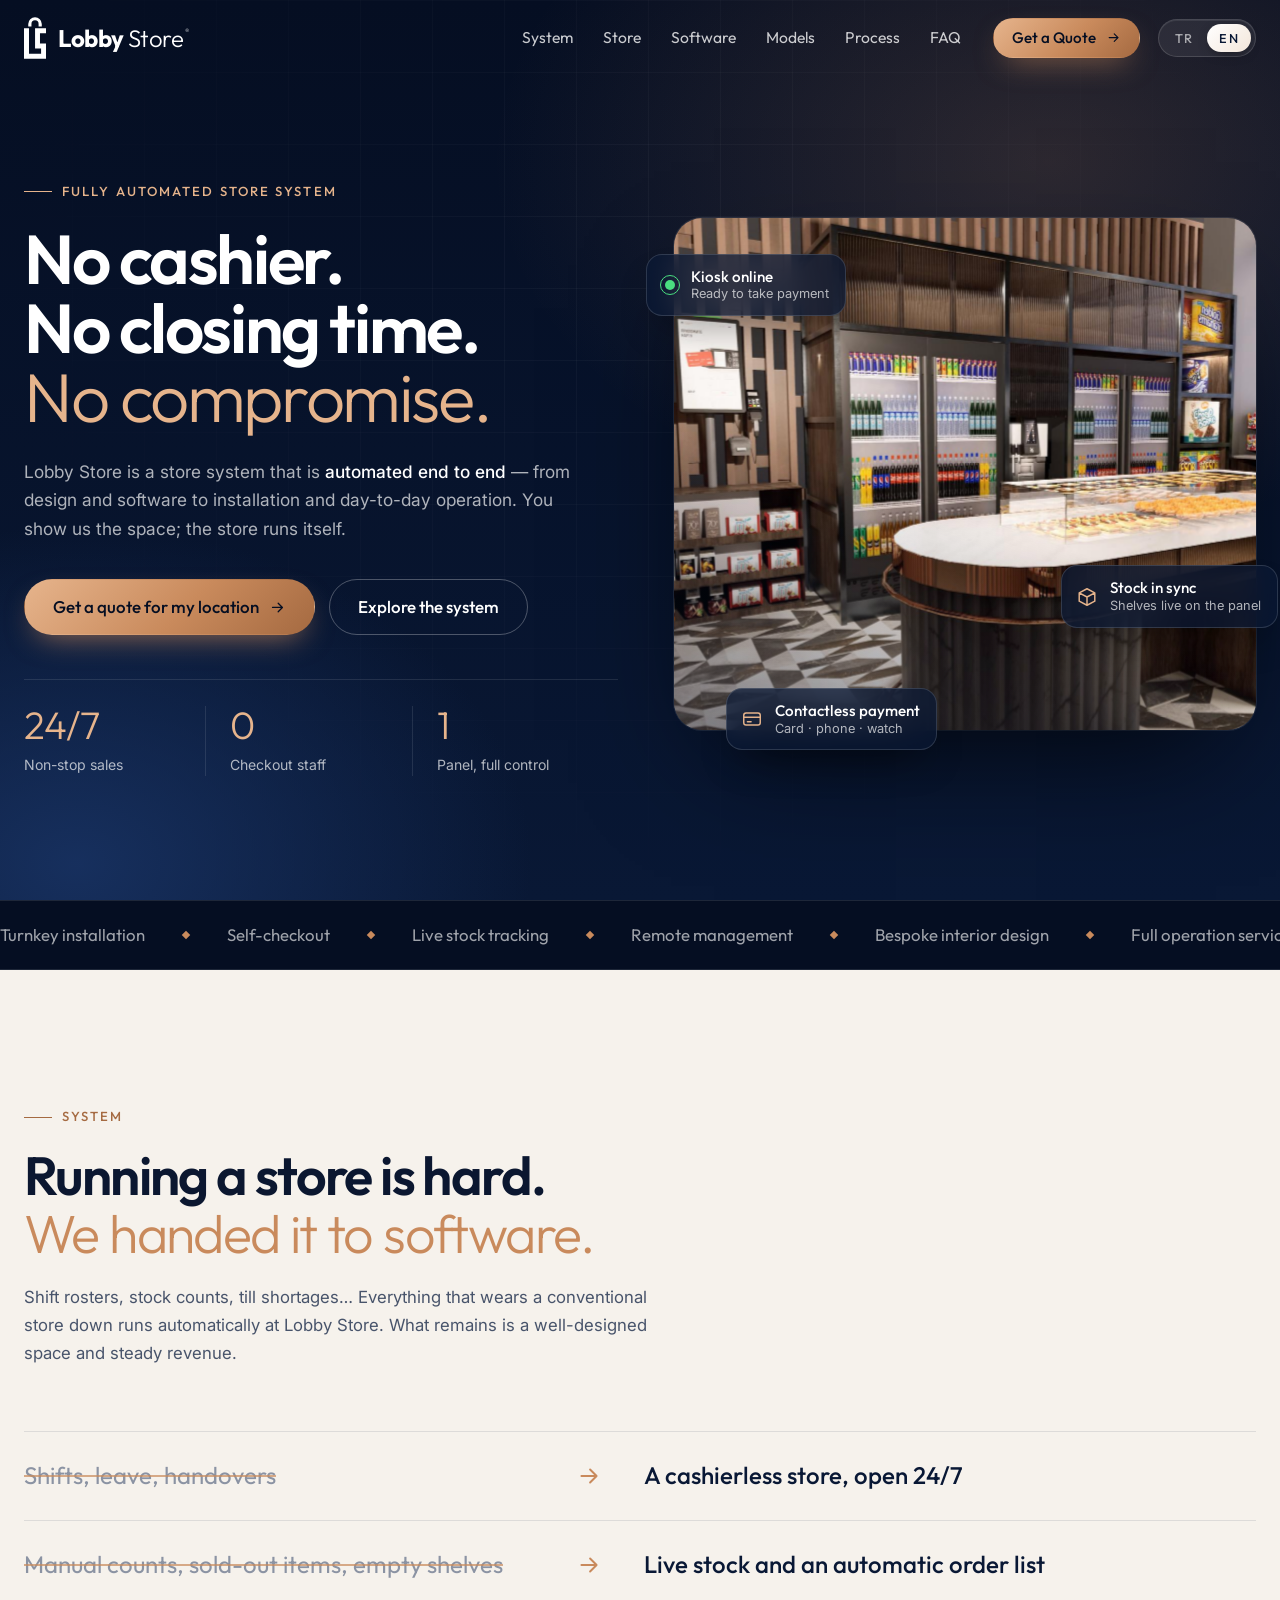
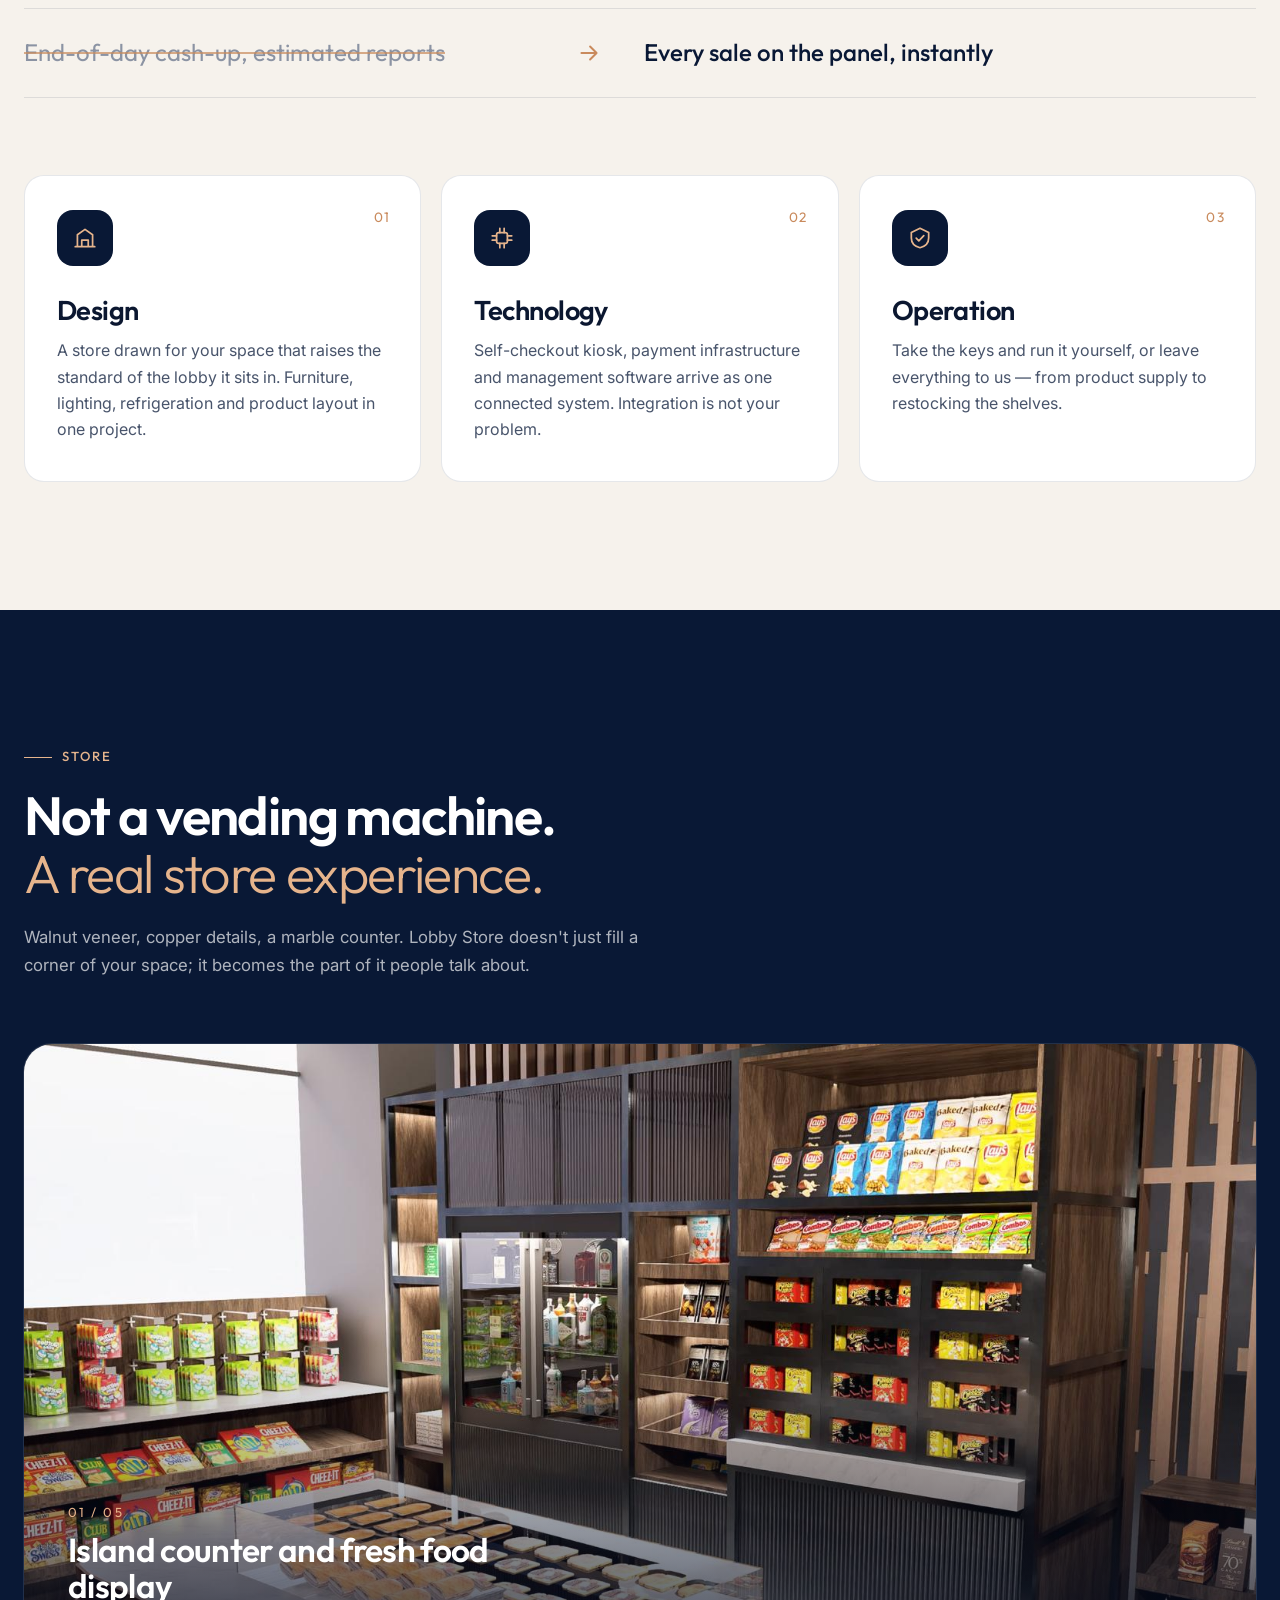
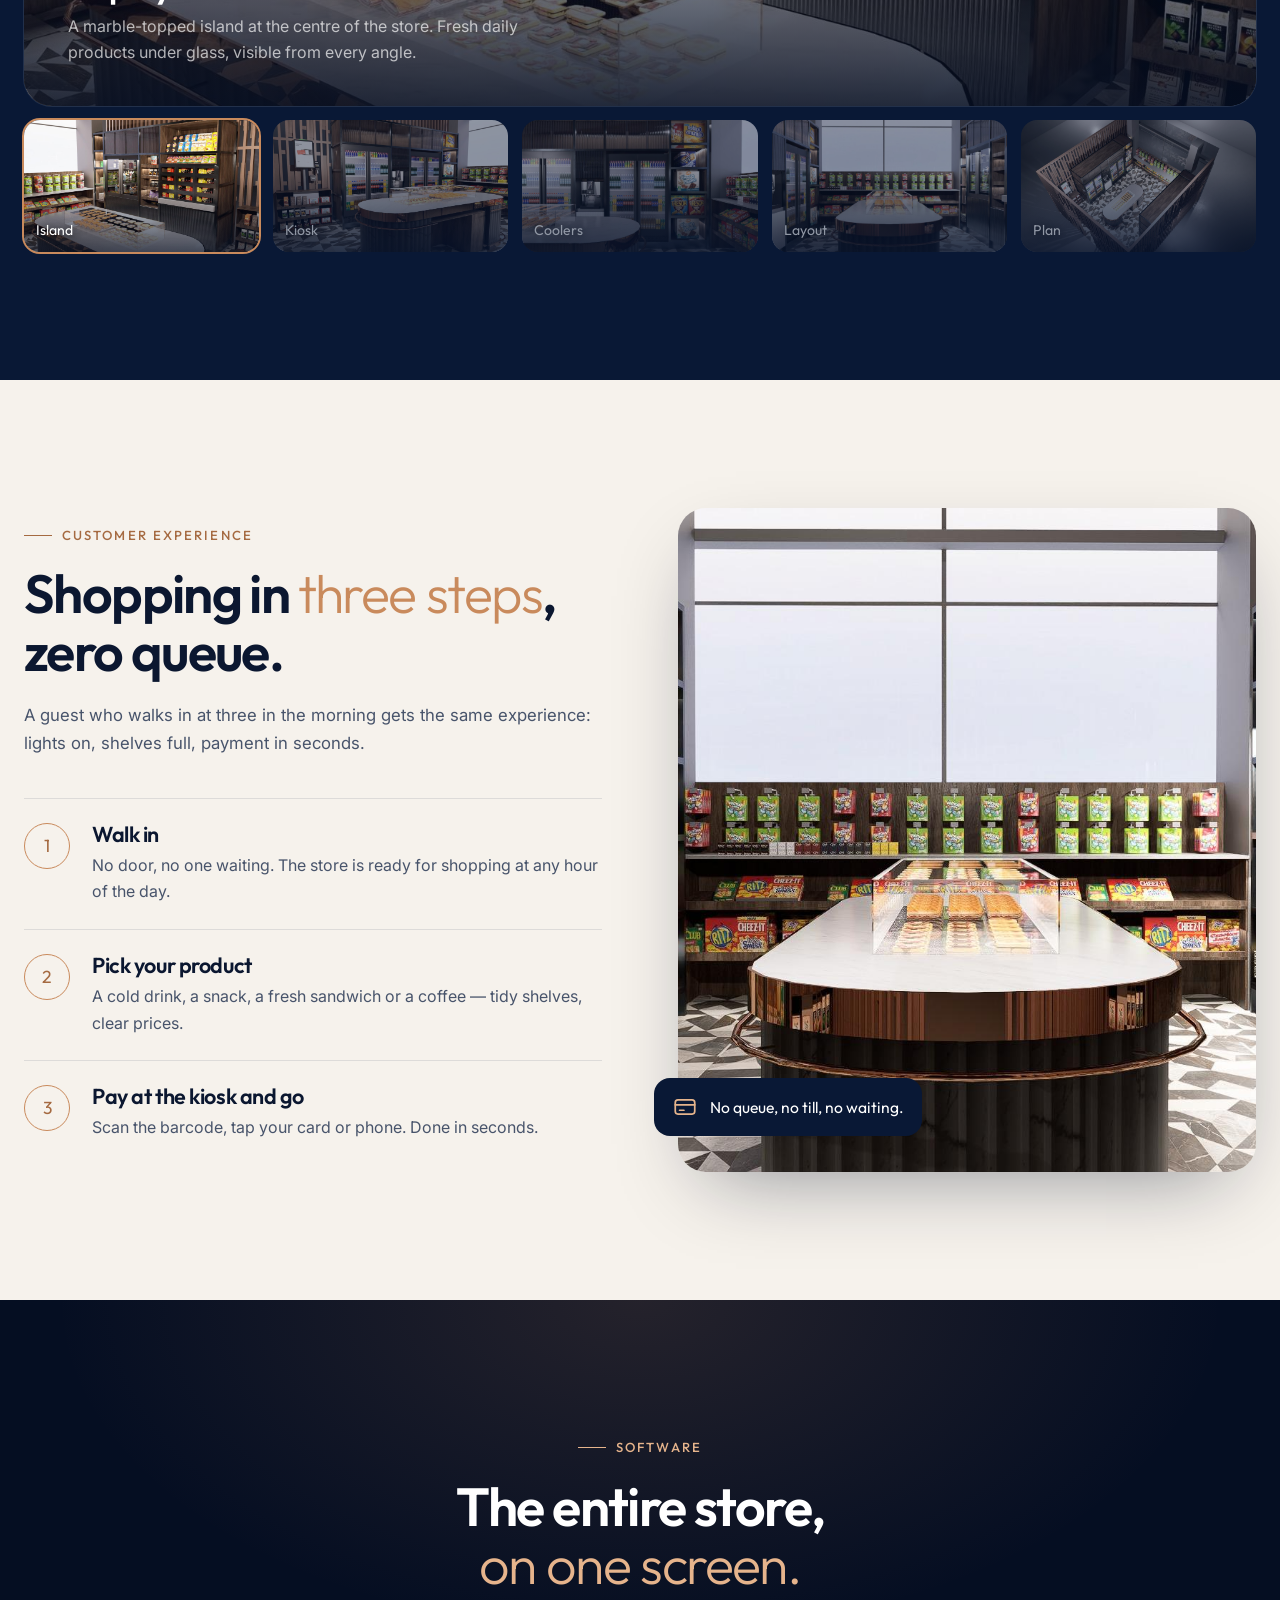
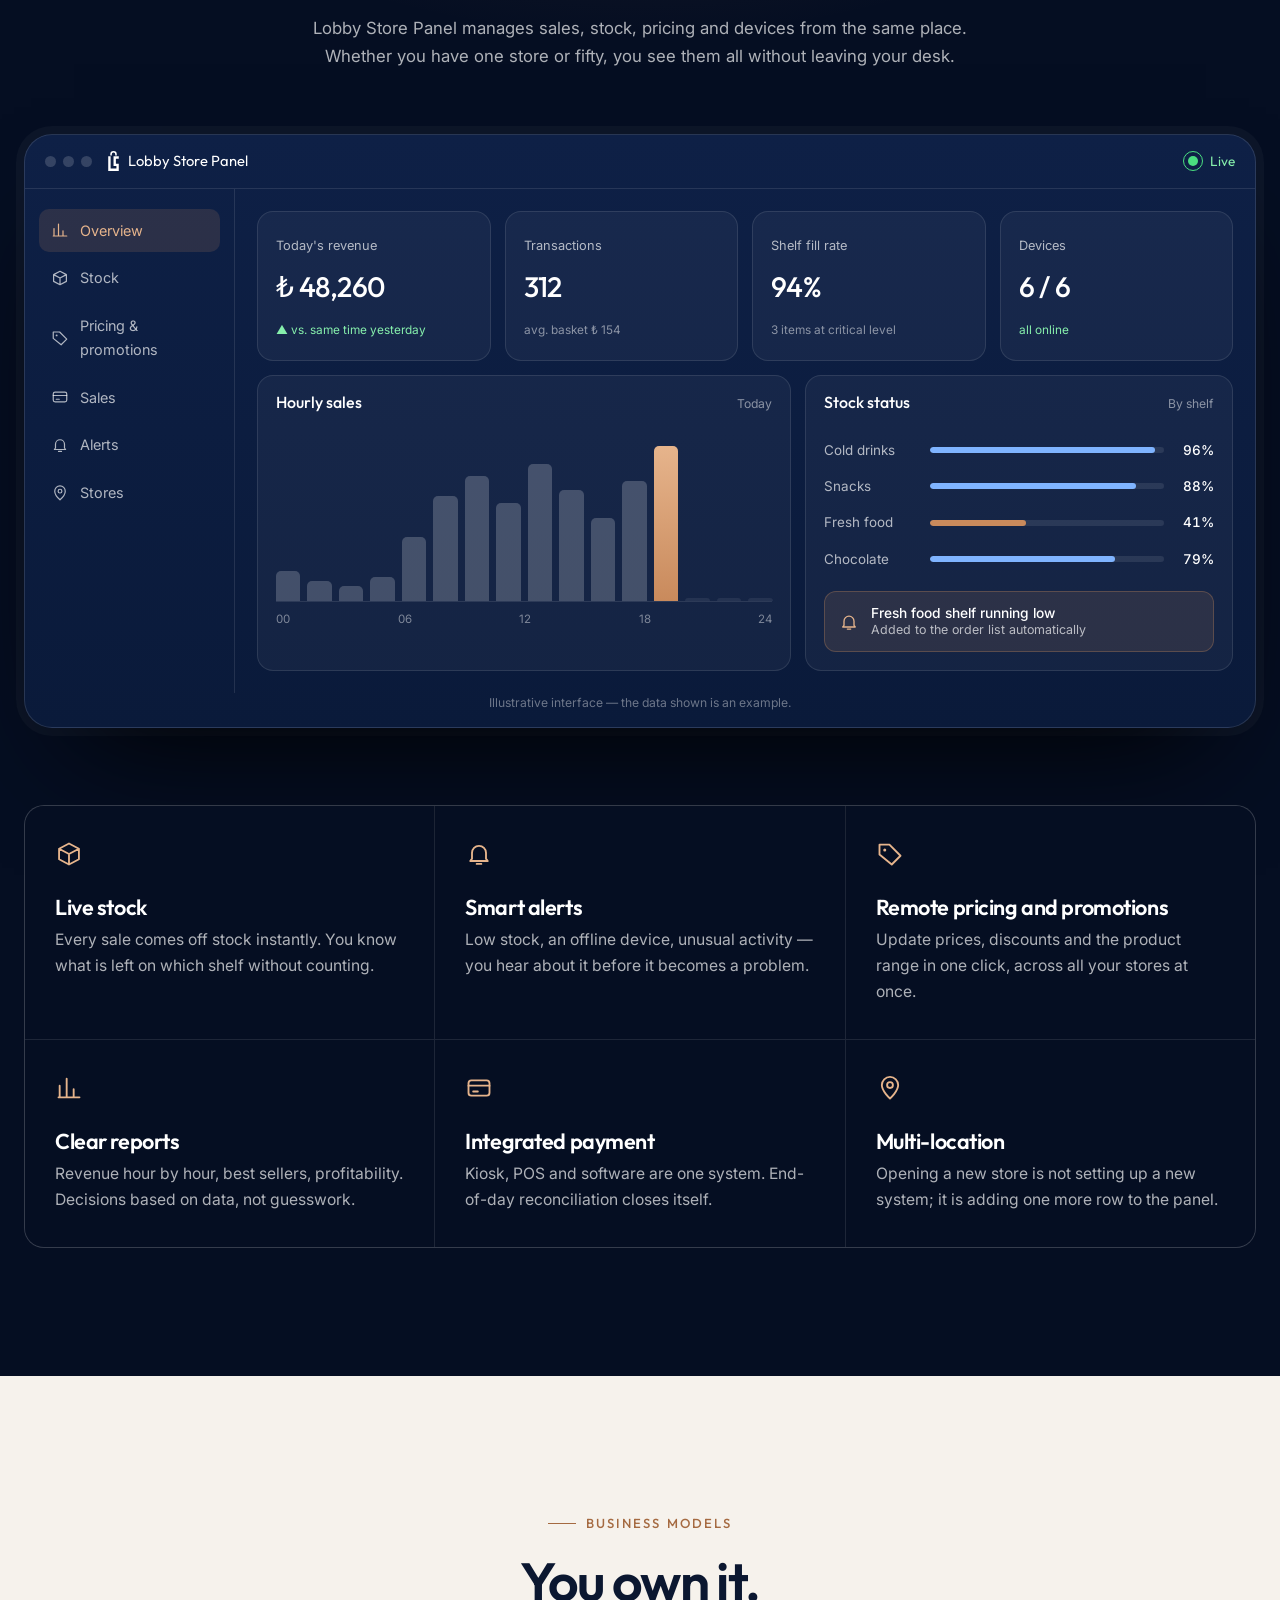
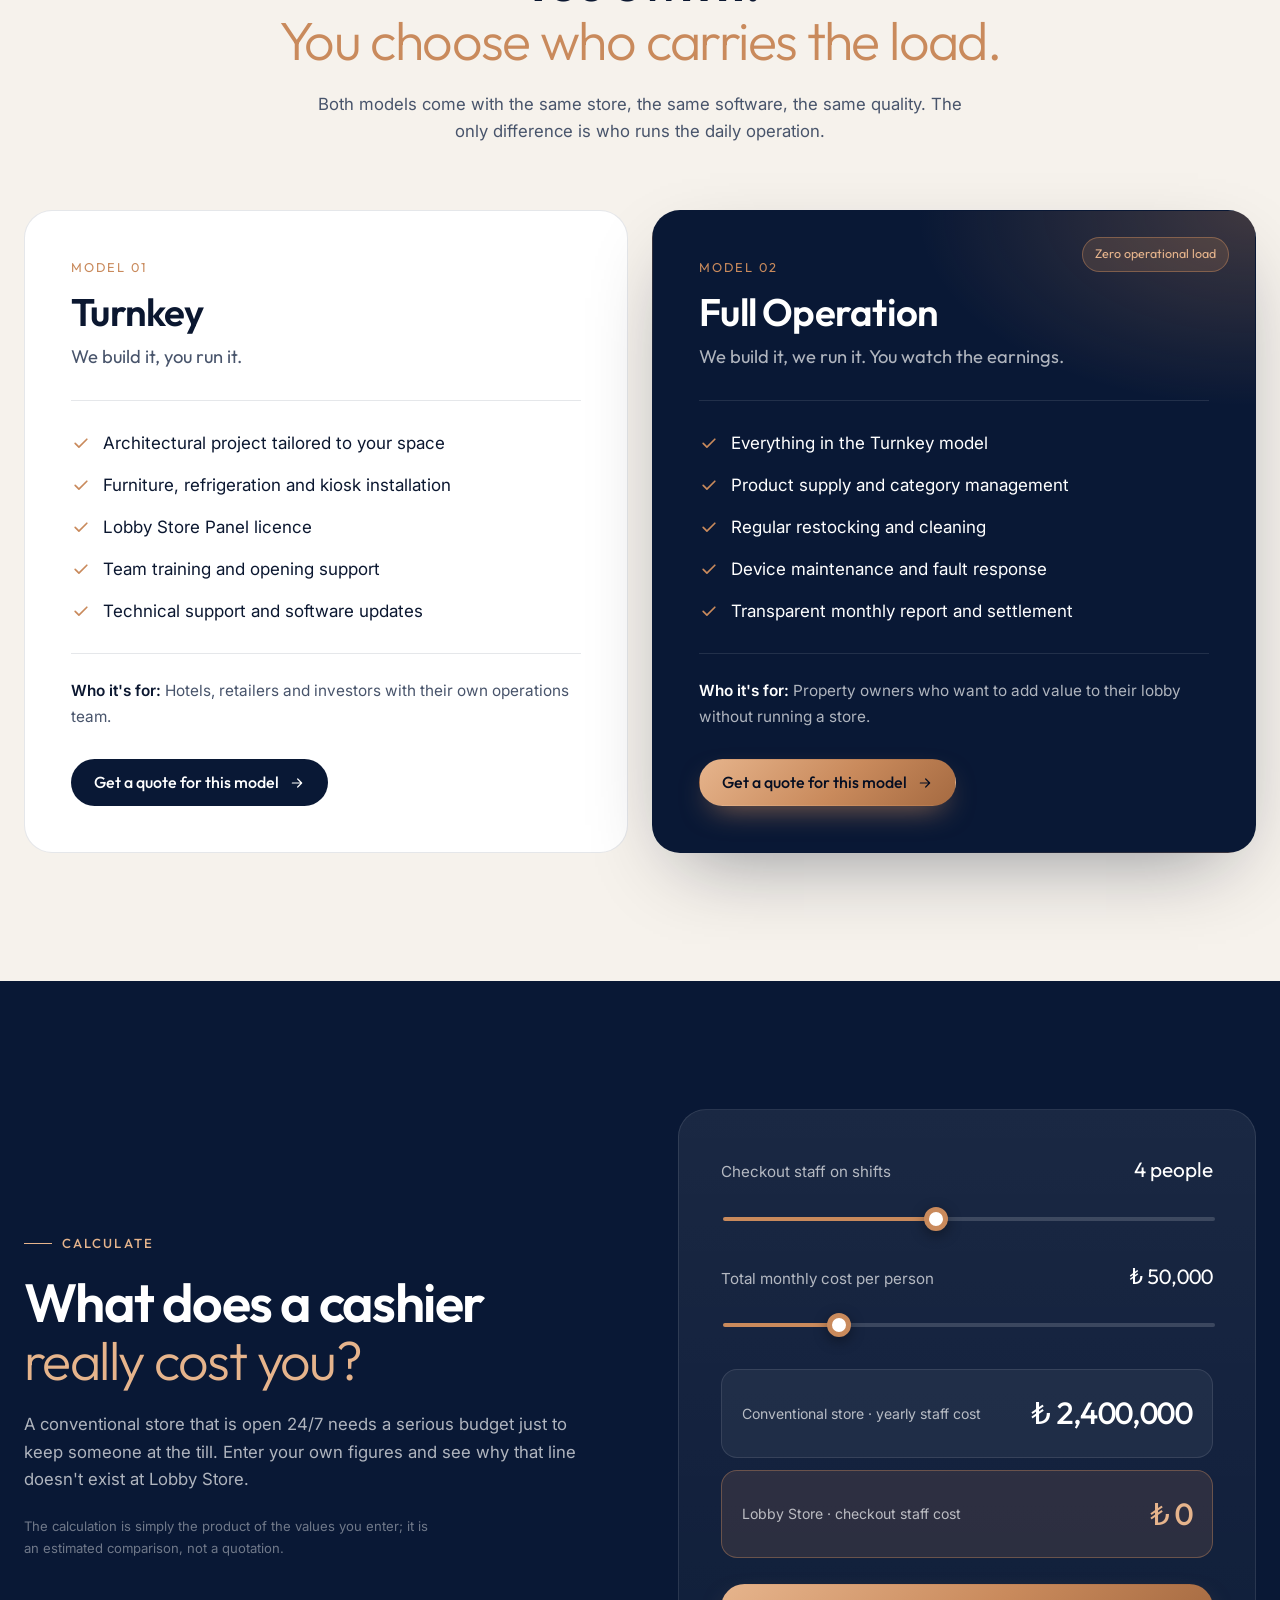
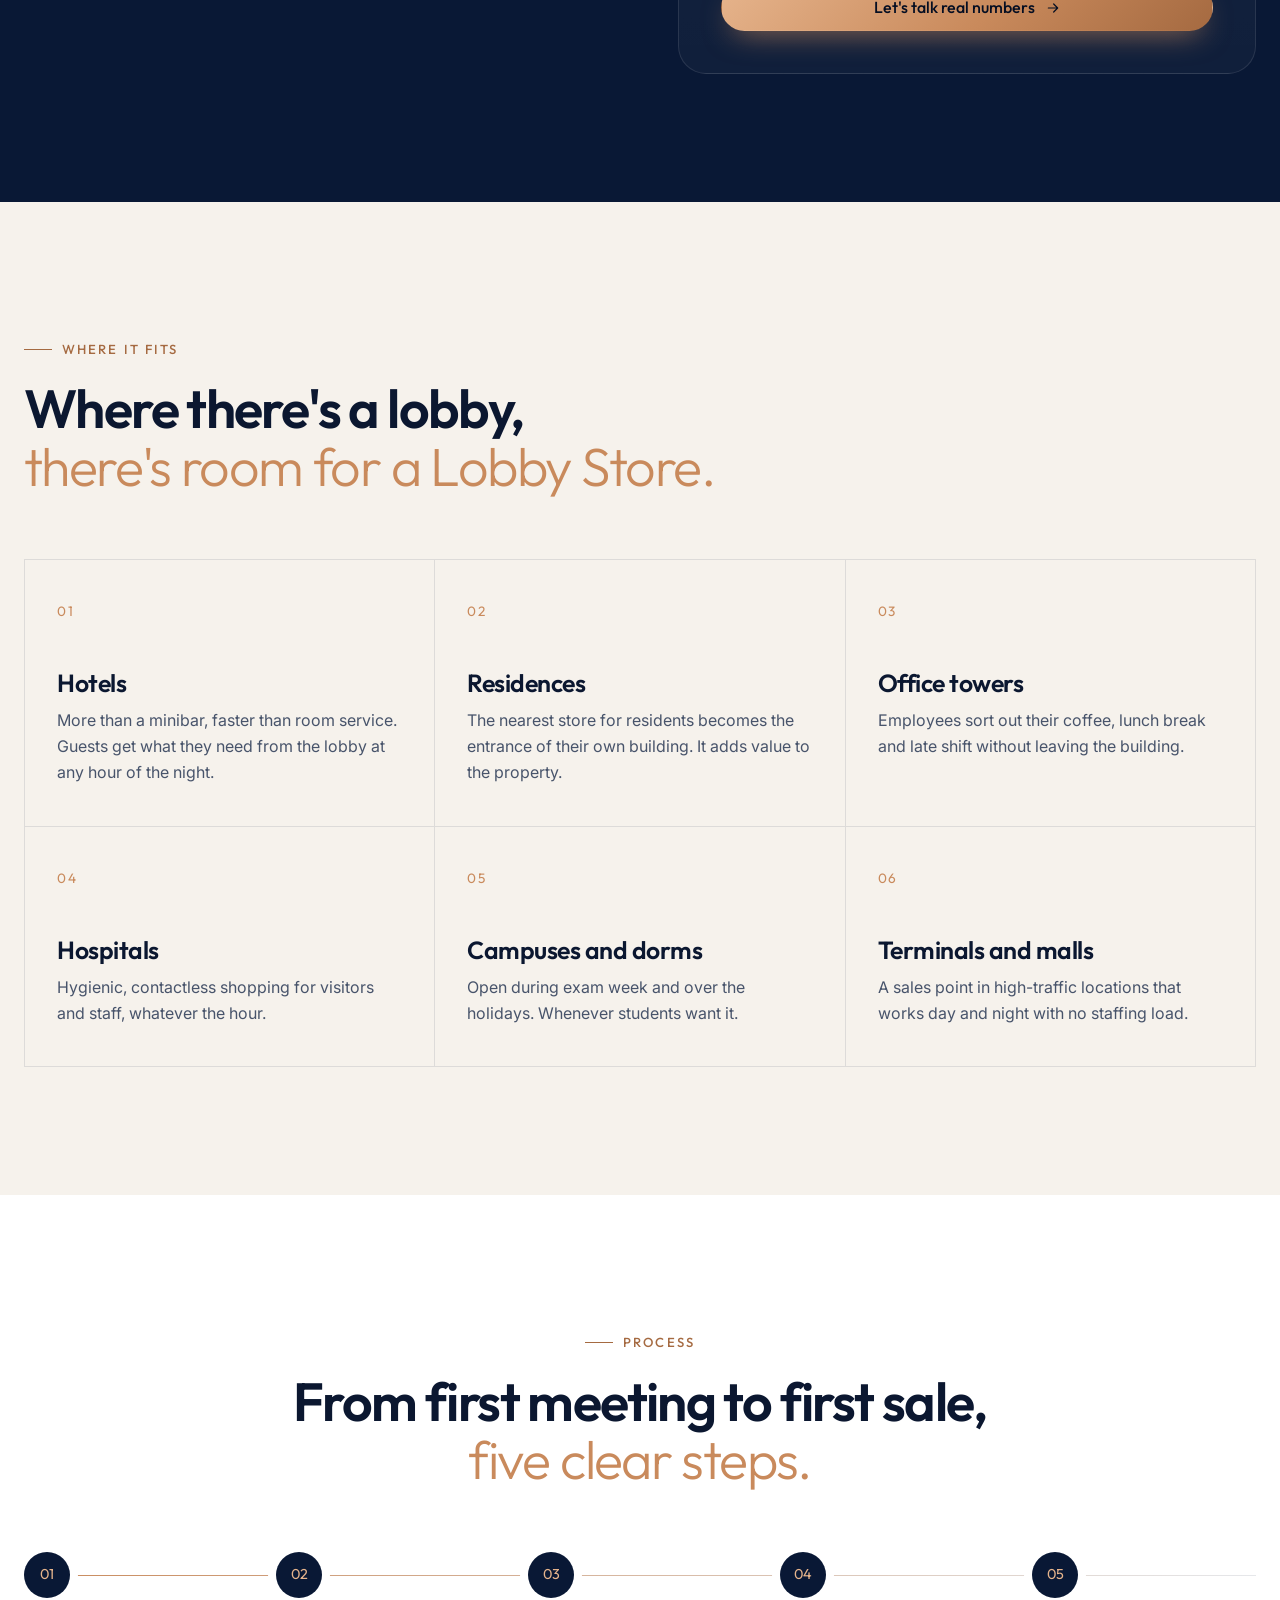
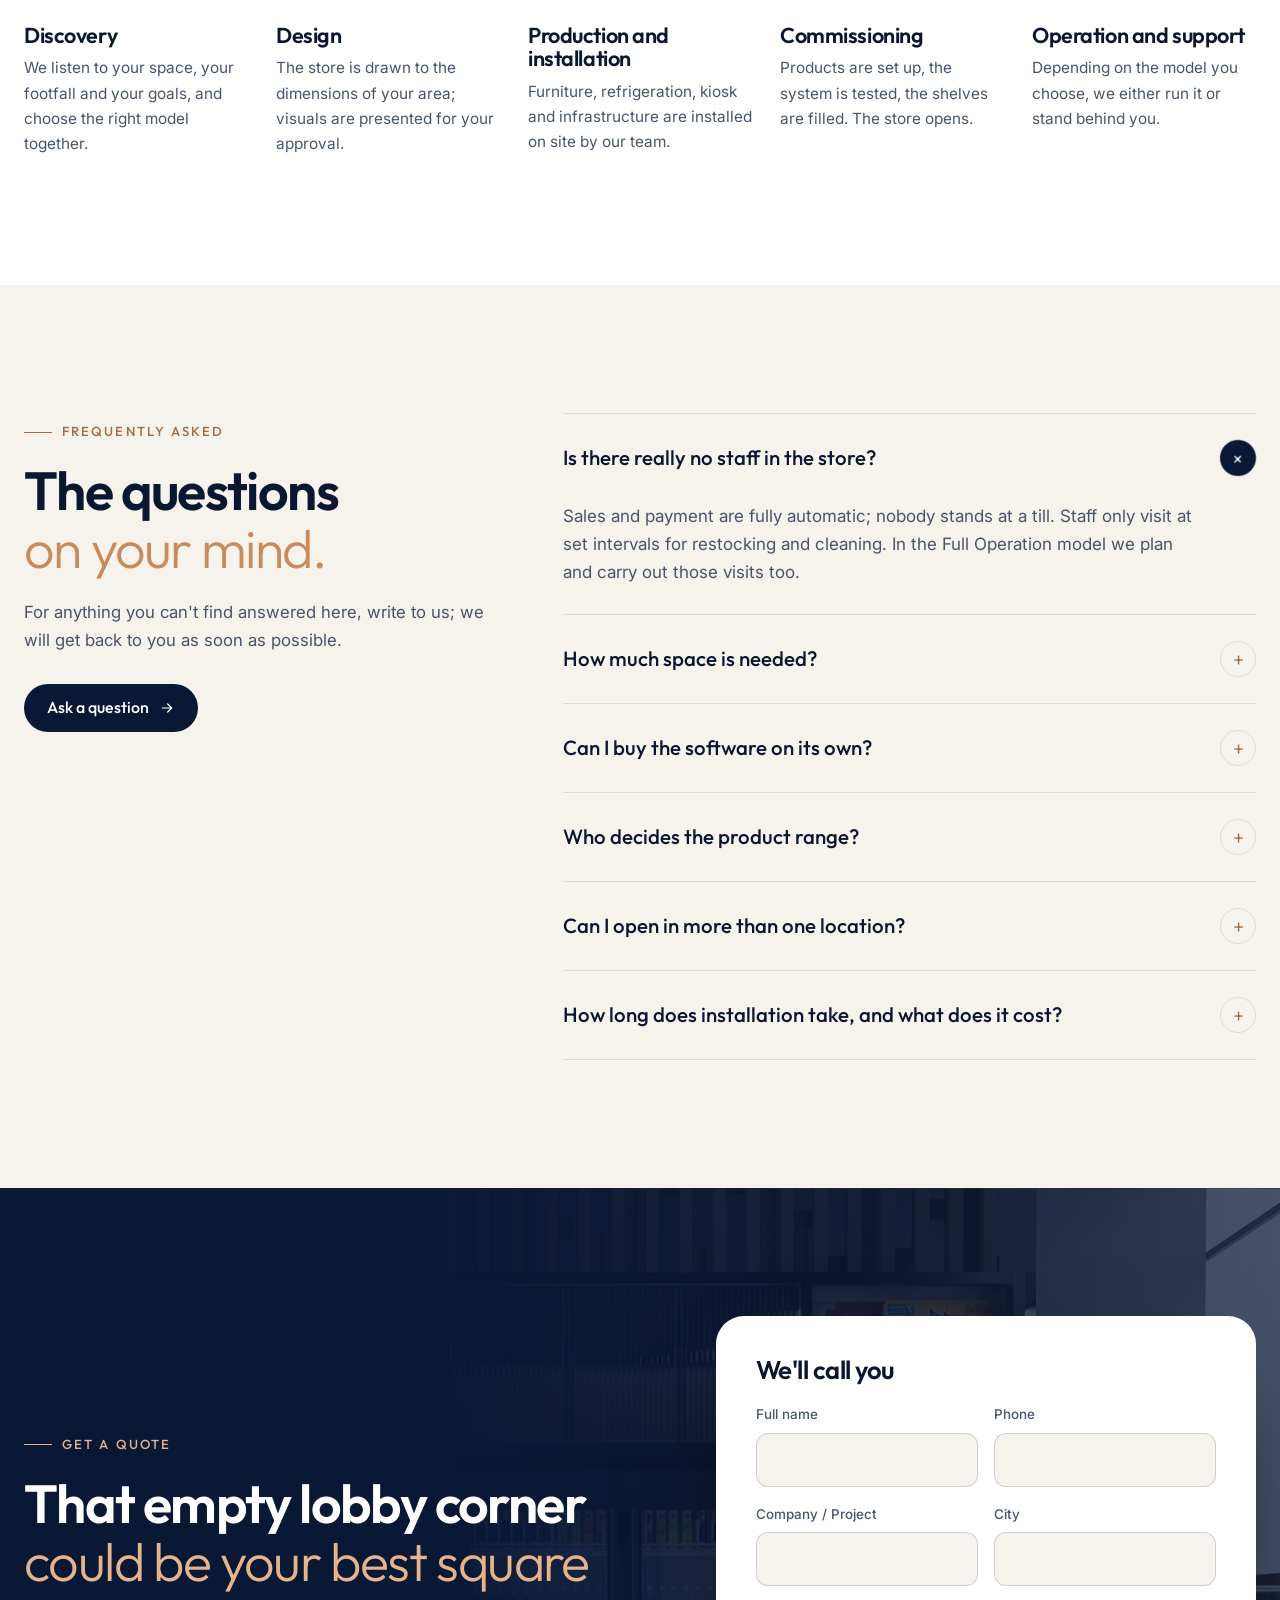
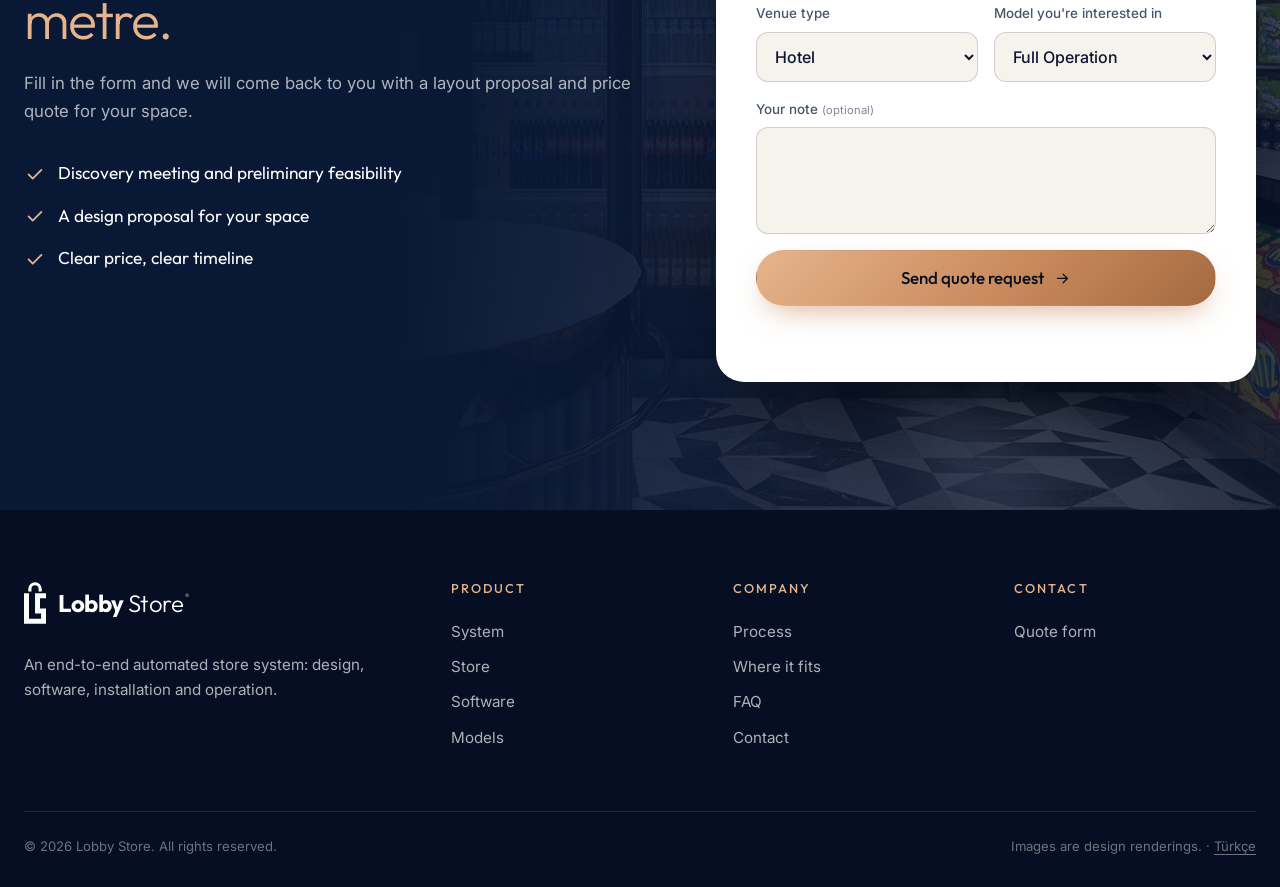
==== commit c71daaa8: "Move language switch after the quote button as a segmented toggle Co-Authored-By: Claude Opus 5.5 <n" ====
--- a/en/index.html
+++ b/en/index.html
@@ -55,10 +55,13 @@
       <a href="#modeller">Models</a>
       <a href="#surec">Process</a>
       <a href="#sss">FAQ</a>
-      <a class="lang" href="../index.html" lang="tr" hreflang="tr" aria-label="Türkçe">TR</a>
       <a class="btn btn--copper nav__cta-m" href="#iletisim">Get a Quote</a>
     </nav>
     <a class="btn btn--copper nav__cta" href="#iletisim">Get a Quote <svg><use href="#i-arrow"/></svg></a>
+    <div class="lang" role="group" aria-label="Language">
+      <a href="../index.html" lang="tr" hreflang="tr" aria-label="Türkçe">TR</a>
+      <span class="is-on" aria-current="true">EN</span>
+    </div>
     <button class="nav__burger" id="burger" aria-label="Open menu" aria-expanded="false" aria-controls="navLinks"><span></span><span></span></button>
   </div>
 </header>
--- a/assets/css/style.css
+++ b/assets/css/style.css
@@ -98,9 +98,10 @@
 .nav__links a:not(.btn)::after { content: ""; position: absolute; left: 0; right: 0; bottom: 0; height: 1px; background: var(--copper-hi); transform: scaleX(0); transform-origin: left; transition: transform .3s var(--ease); }
 .nav__links a:hover { color: #fff; }
 .nav__links a:hover::after { transform: scaleX(1); }
-.nav__links a.lang { padding: 5px 11px; border: 1px solid rgba(255, 255, 255, .24); border-radius: 999px; font-size: .82rem; letter-spacing: .08em; transition: border-color .2s, color .2s, background .2s; }
-.nav__links a.lang::after { display: none; }
-.nav__links a.lang:hover { border-color: var(--copper-hi); color: var(--copper-hi); }
+.lang { display: inline-flex; align-items: center; gap: 2px; margin-left: -14px; padding: 4px; border-radius: 999px; background: rgba(255, 255, 255, .07); border: 1px solid rgba(255, 255, 255, .14); box-shadow: inset 0 1px 0 rgba(255, 255, 255, .08); font-family: var(--display); font-size: .8rem; font-weight: 500; letter-spacing: .1em; line-height: 1; }
+.lang > * { padding: 8px 12px; border-radius: 999px; color: rgba(255, 255, 255, .6); transition: color .25s, background .25s; }
+.lang a:hover { color: #fff; background: rgba(255, 255, 255, .1); }
+.lang .is-on { background: linear-gradient(135deg, #fff, #f3e6da); color: var(--navy-900); box-shadow: 0 4px 12px -4px rgba(0, 0, 0, .5); }
 .foot__base a { text-decoration: underline; text-underline-offset: 3px; }
 .foot__base a:hover { color: #fff; }
 .nav__cta { padding: 10px 18px; font-size: .95rem; }
@@ -402,8 +403,10 @@
 @media (max-width: 900px) {
   .nav__links { position: fixed; inset: 76px 0 auto; flex-direction: column; gap: 0; padding: 12px 24px 28px; background: rgba(5, 14, 34, .97); backdrop-filter: blur(16px); border-bottom: 1px solid var(--line-dark); font-size: 1.2rem; transform: translateY(-12px); opacity: 0; pointer-events: none; transition: opacity .3s, transform .3s var(--ease); }
   .nav__links.is-open { opacity: 1; transform: none; pointer-events: auto; }
-  .nav__links a:not(.btn):not(.lang) { padding: 15px 0; border-bottom: 1px solid var(--line-dark); }
-  .nav__links a.lang { align-self: flex-start; margin-top: 20px; padding: 8px 16px; font-size: .95rem; }
+  .nav__links a:not(.btn) { padding: 15px 0; border-bottom: 1px solid var(--line-dark); }
+  .nav__in { gap: 12px; }
+  .lang { margin-left: auto; }
+  .nav__burger { margin-left: 0; }
   .nav__links a::after { display: none; }
   .nav__cta { display: none; }
   .nav__cta-m { display: inline-flex; margin-top: 22px; color: var(--navy-950) !important; }
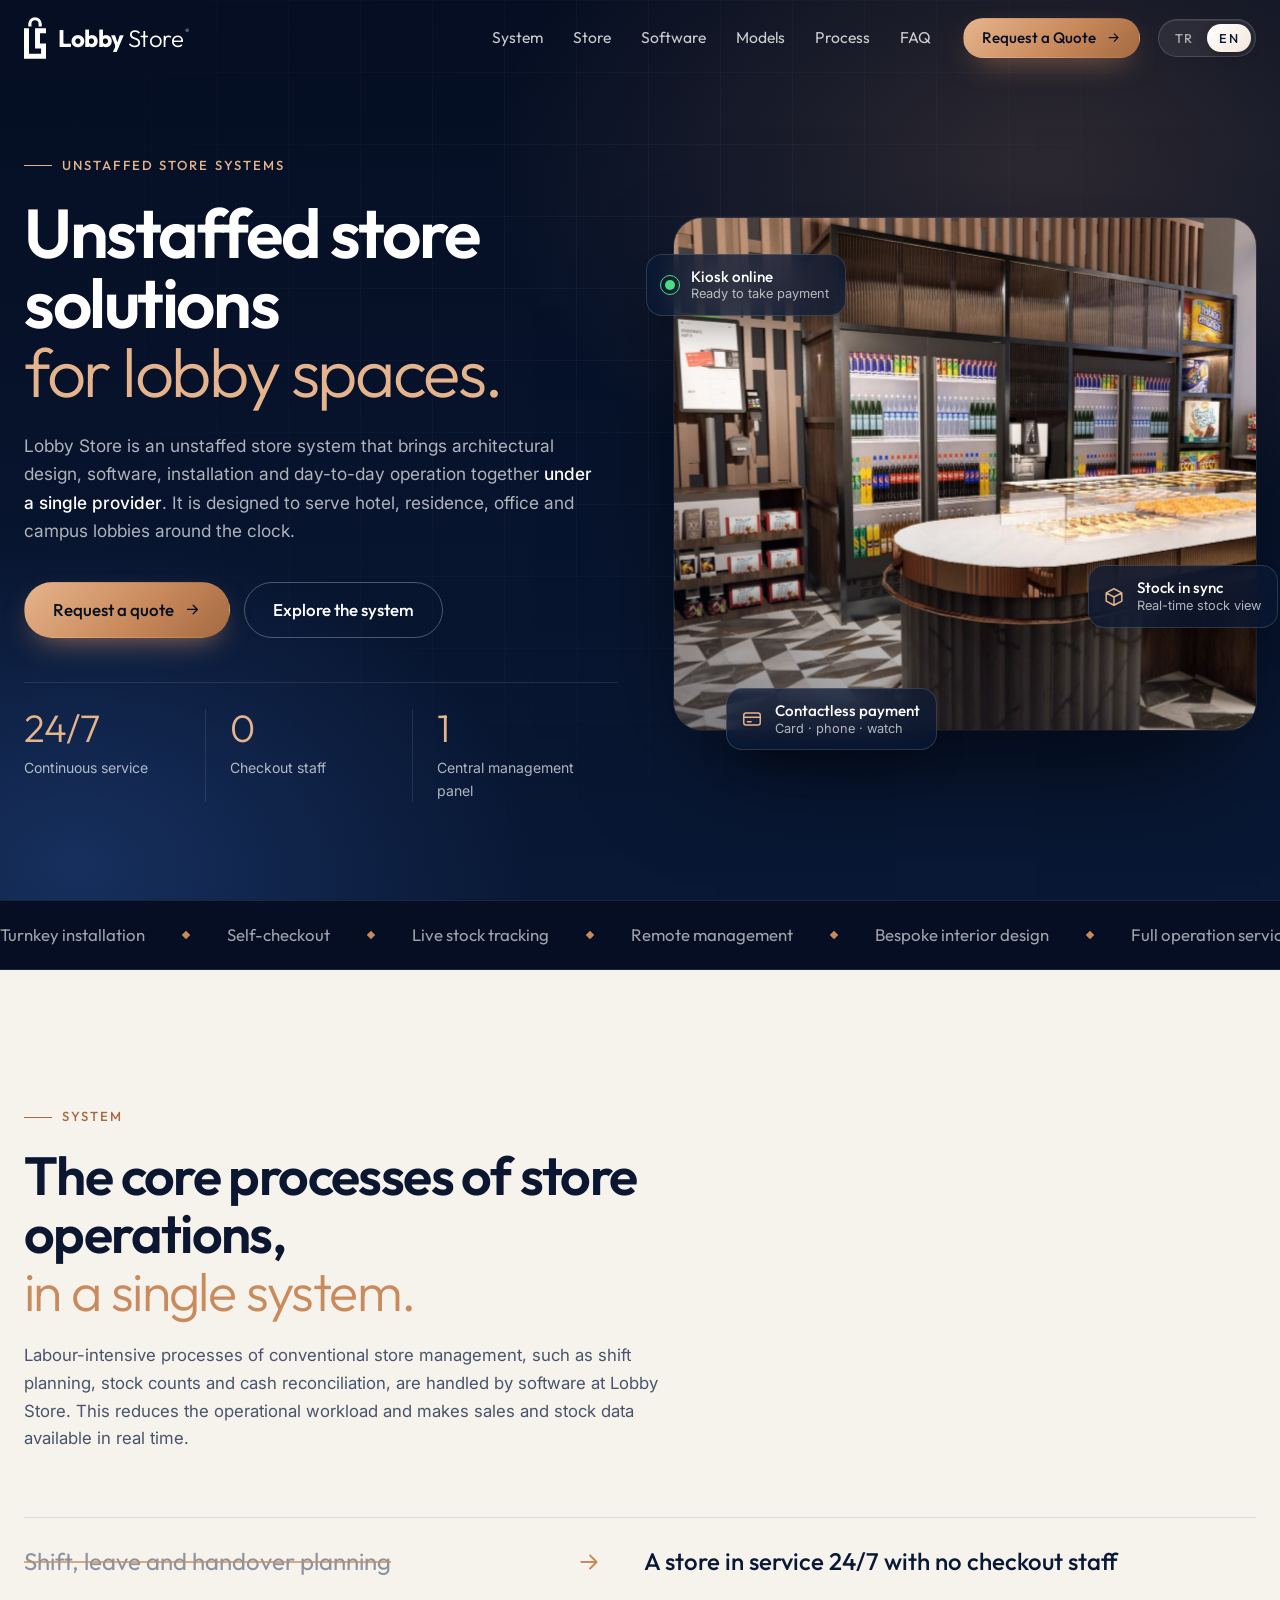
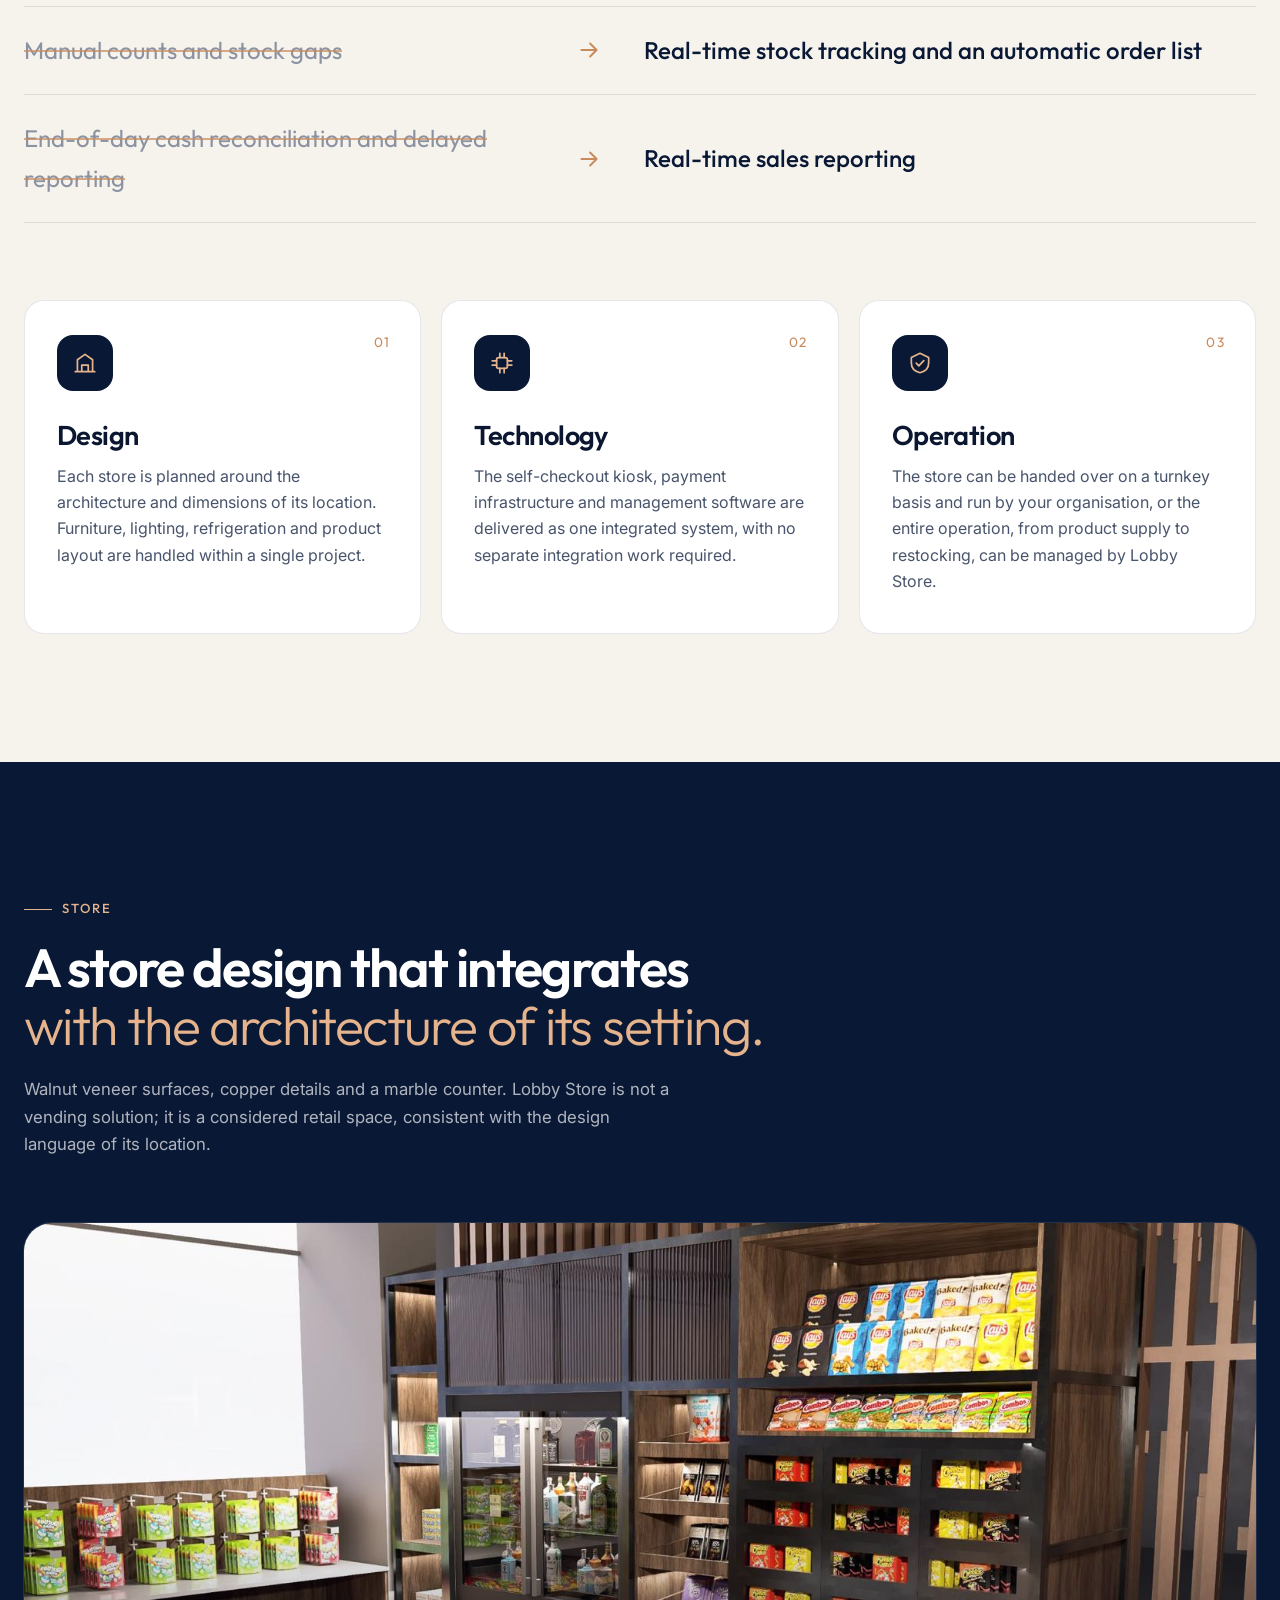
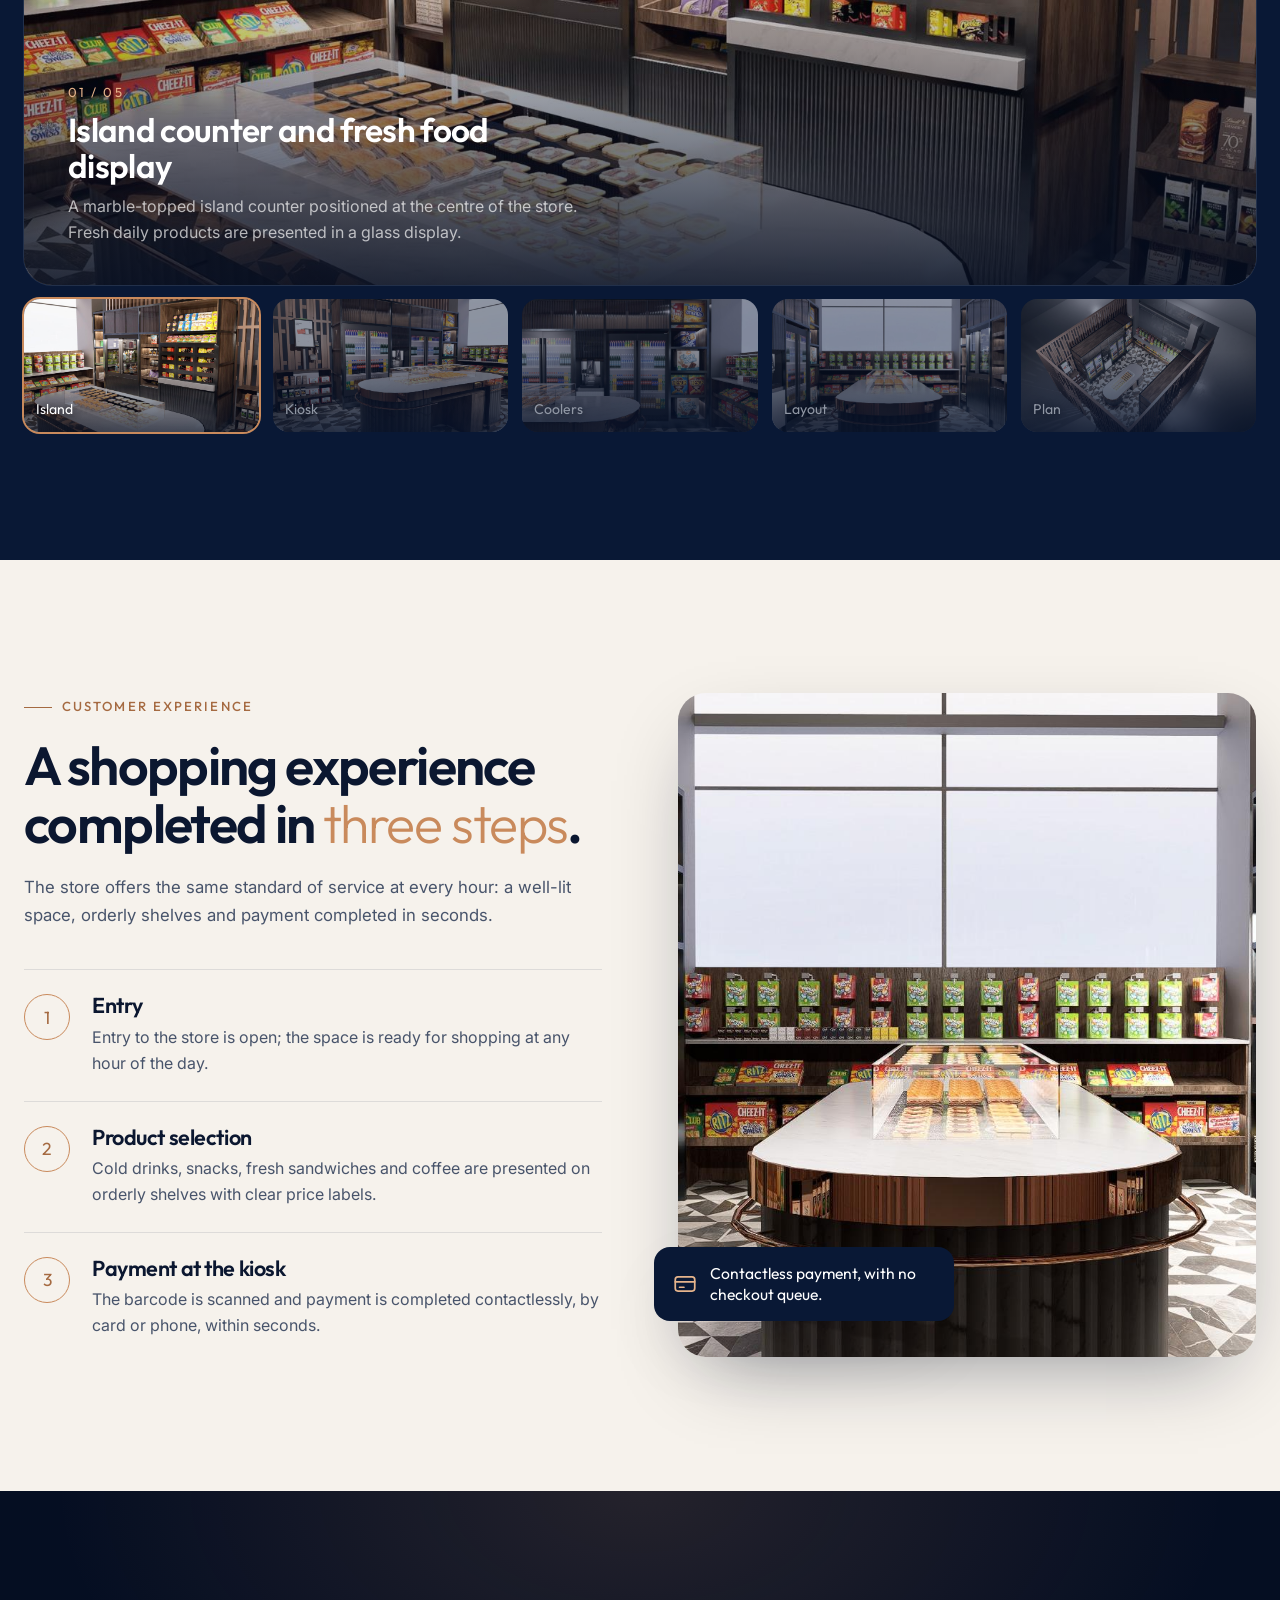
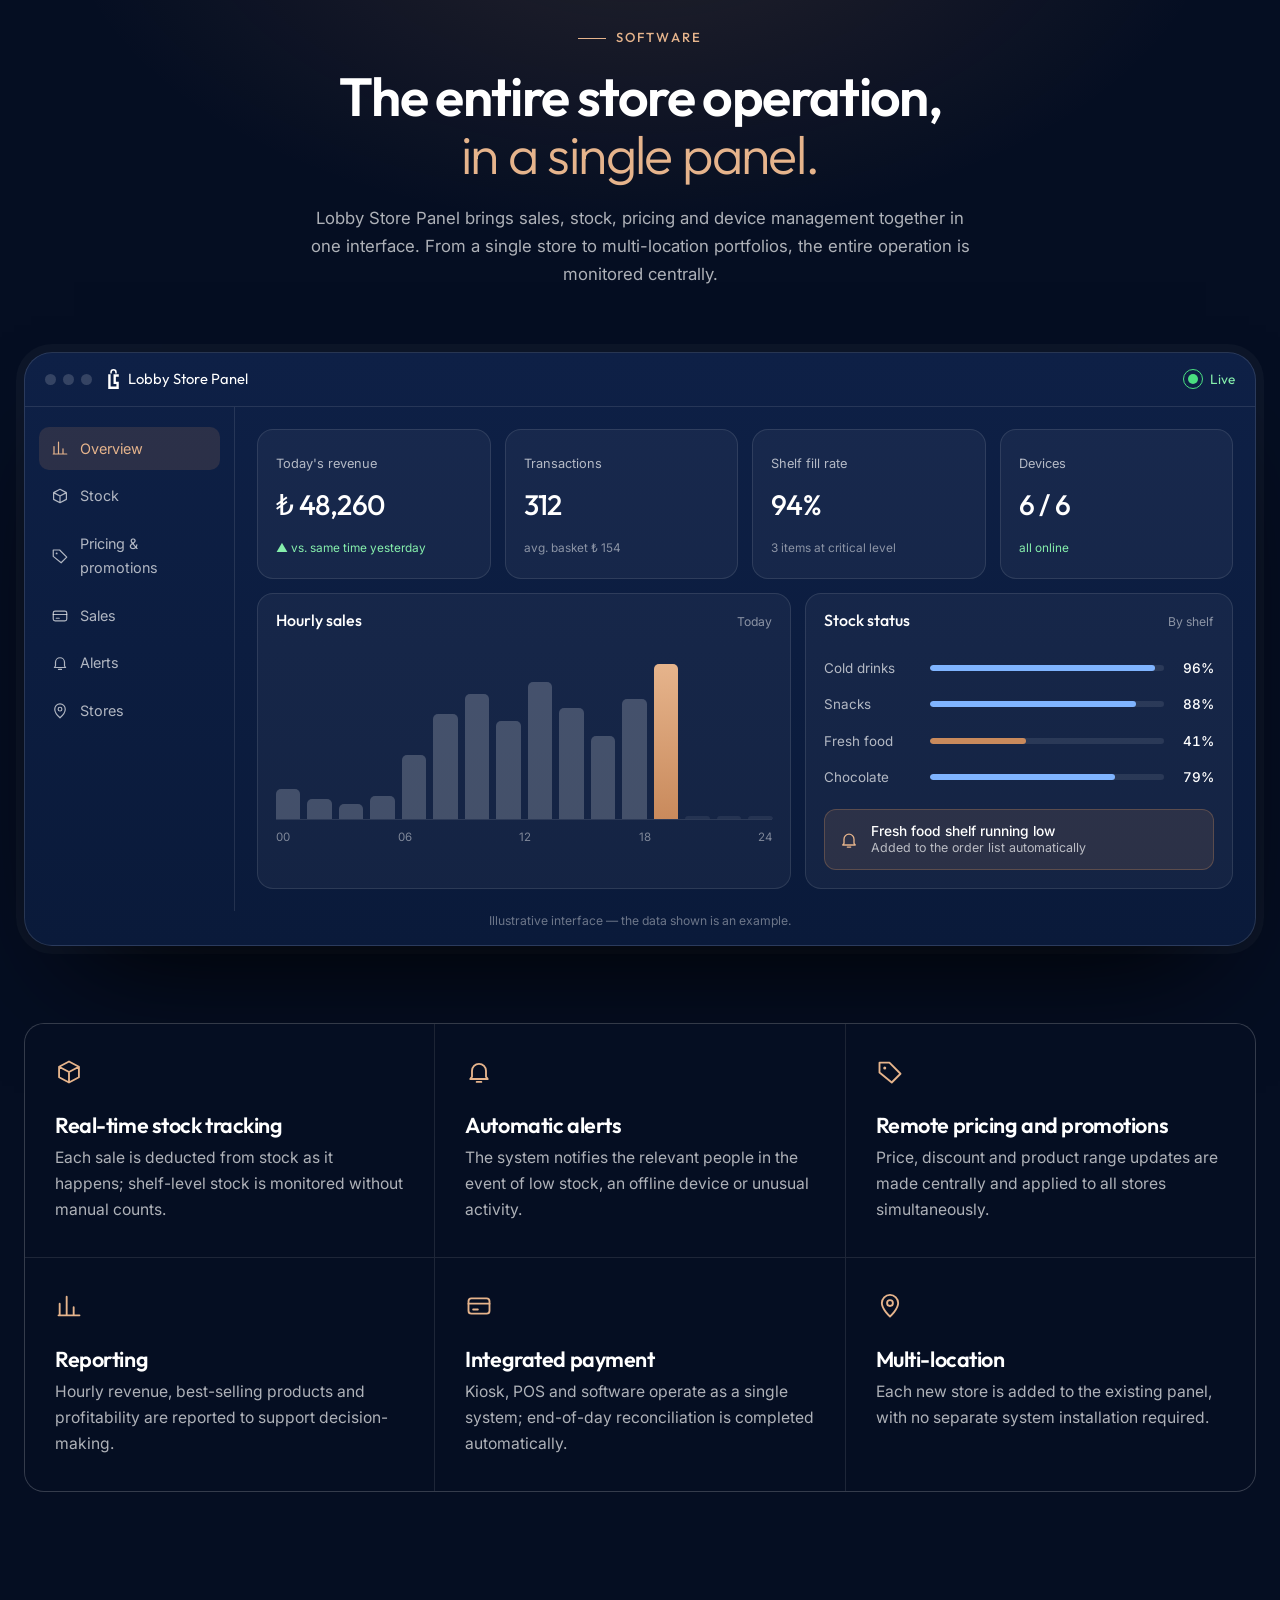
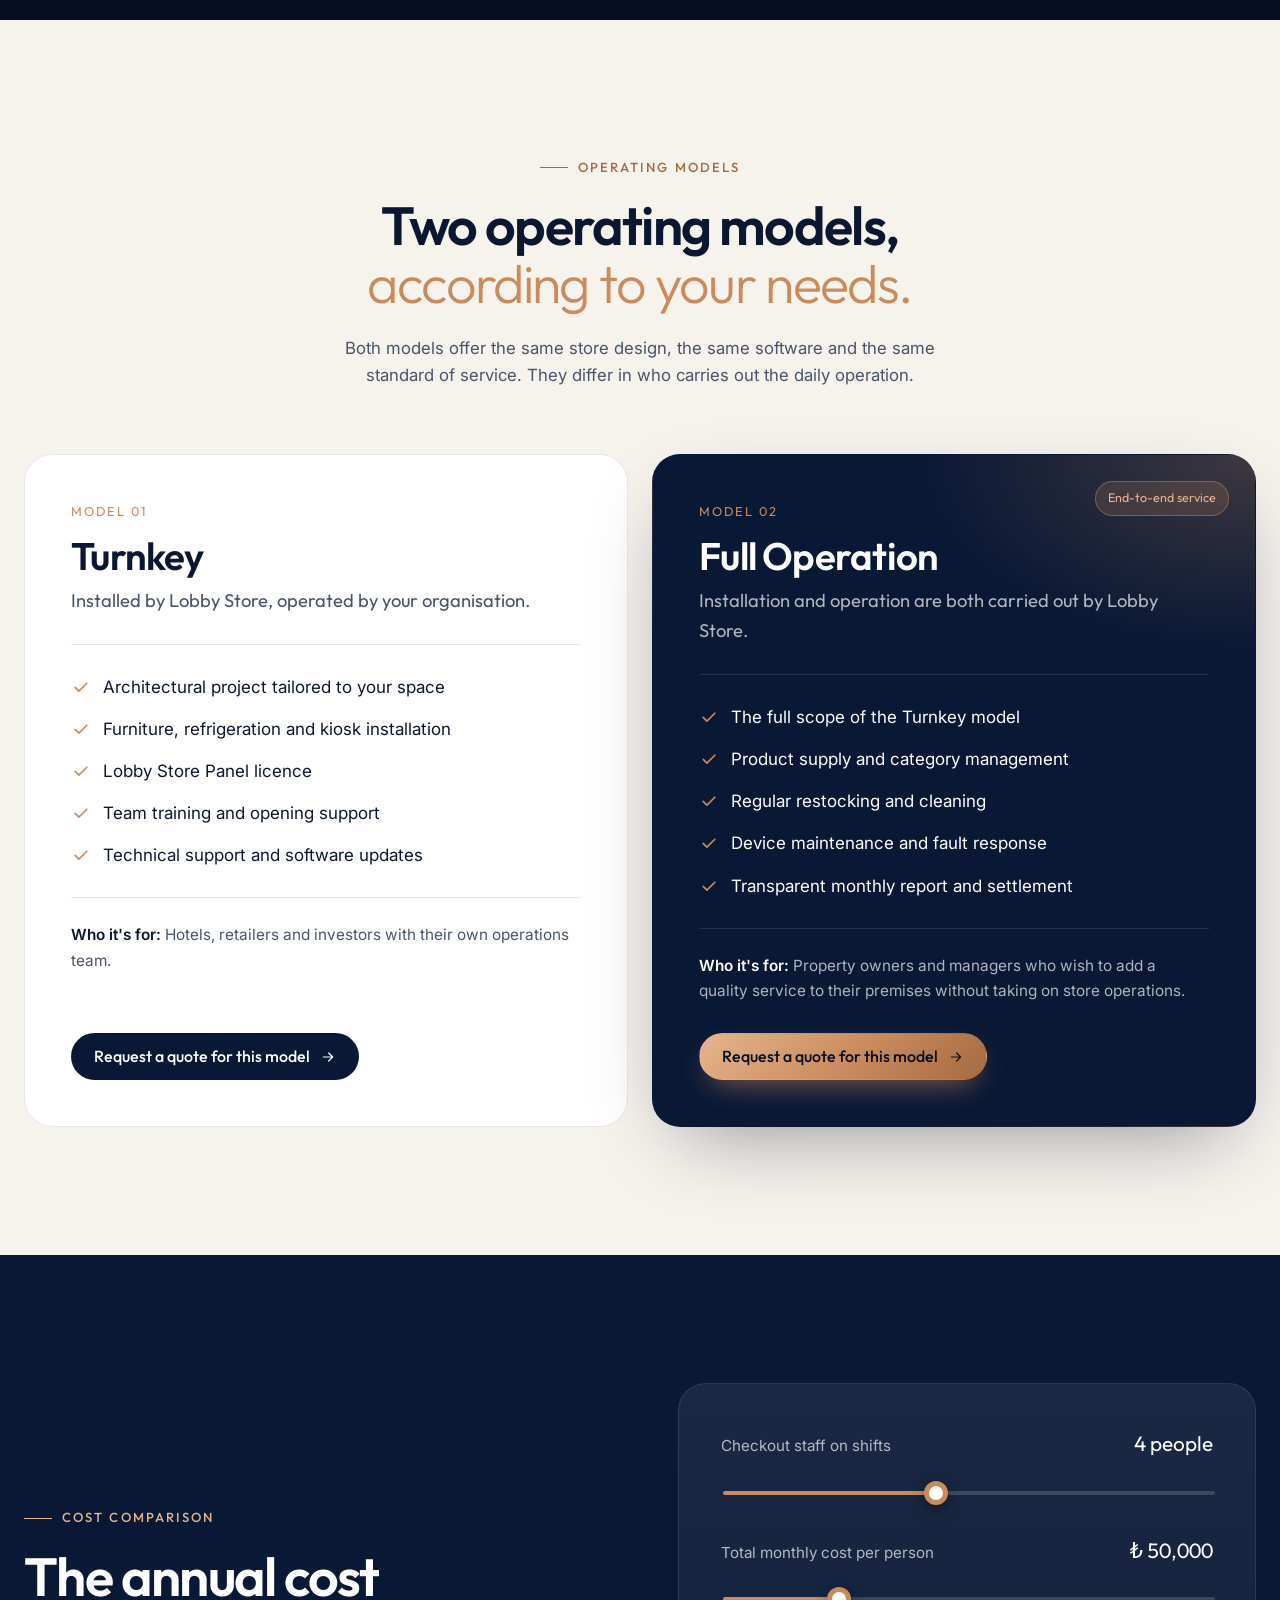
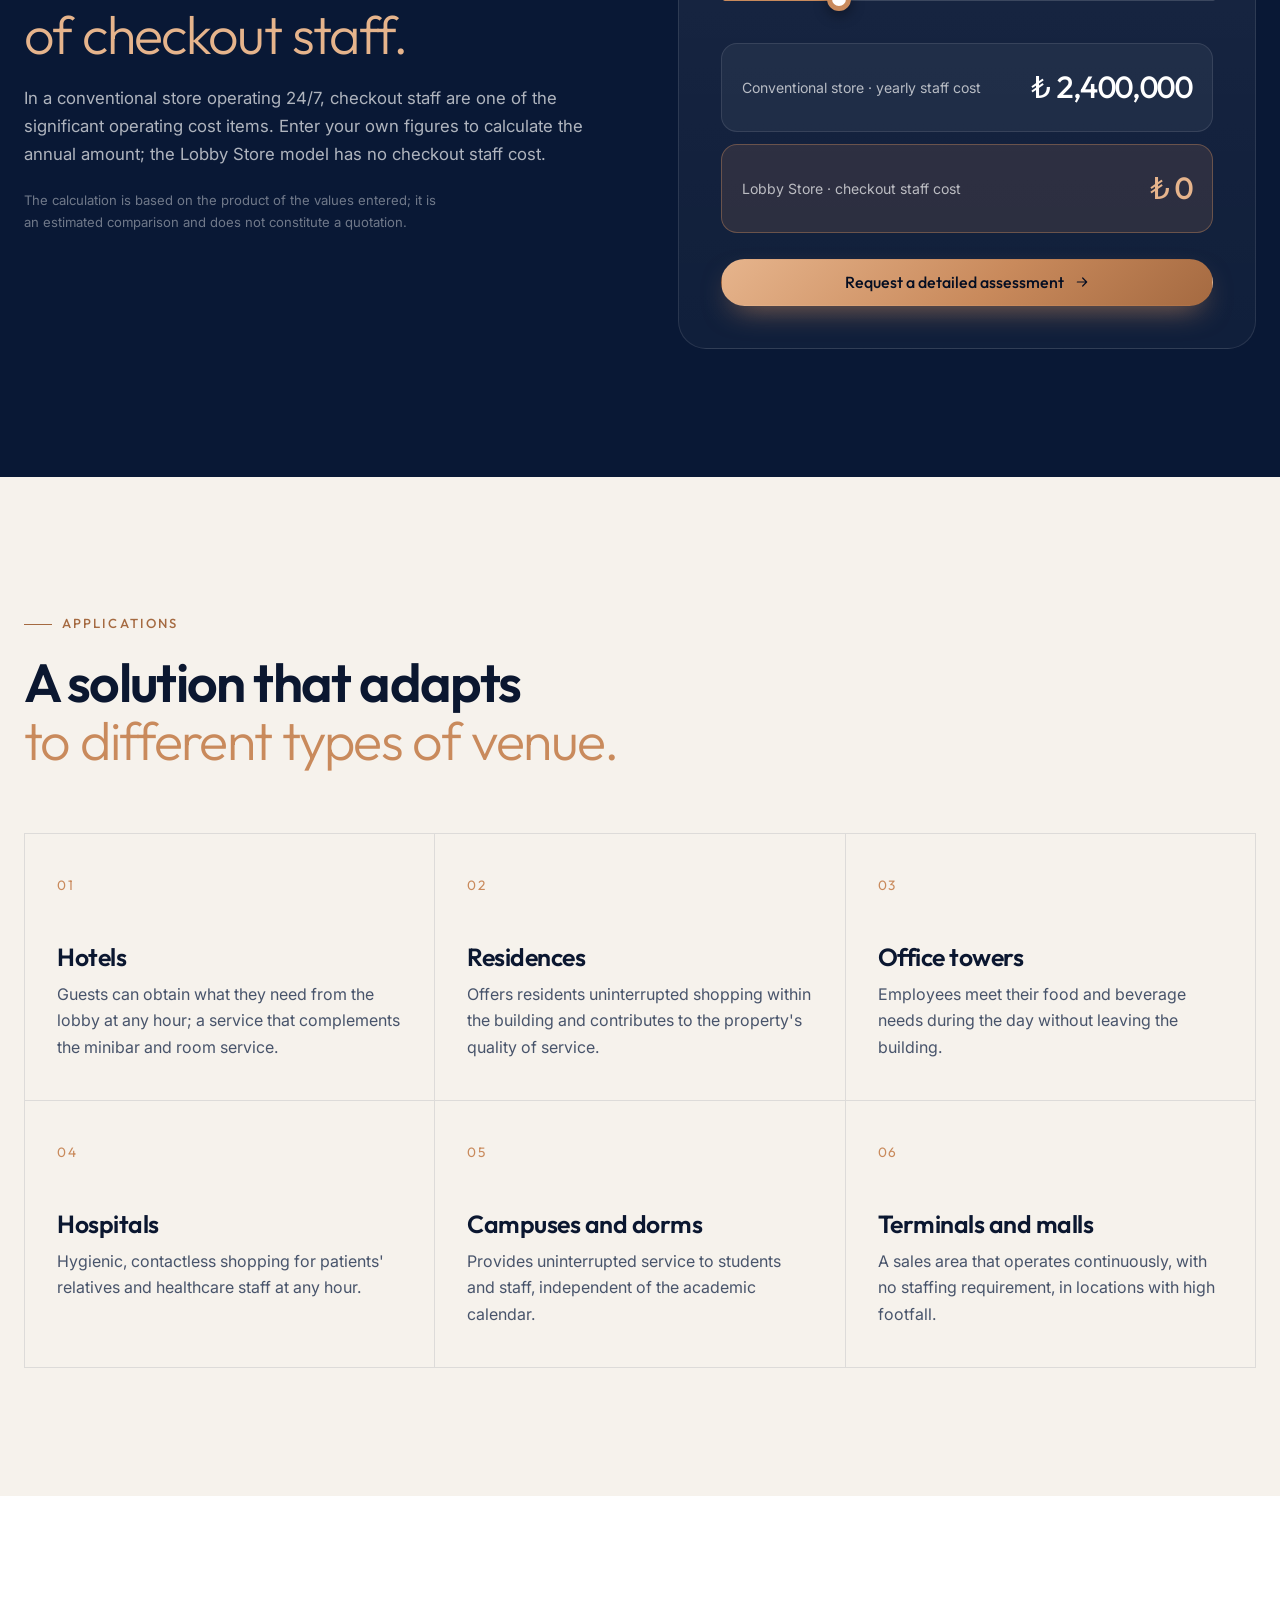
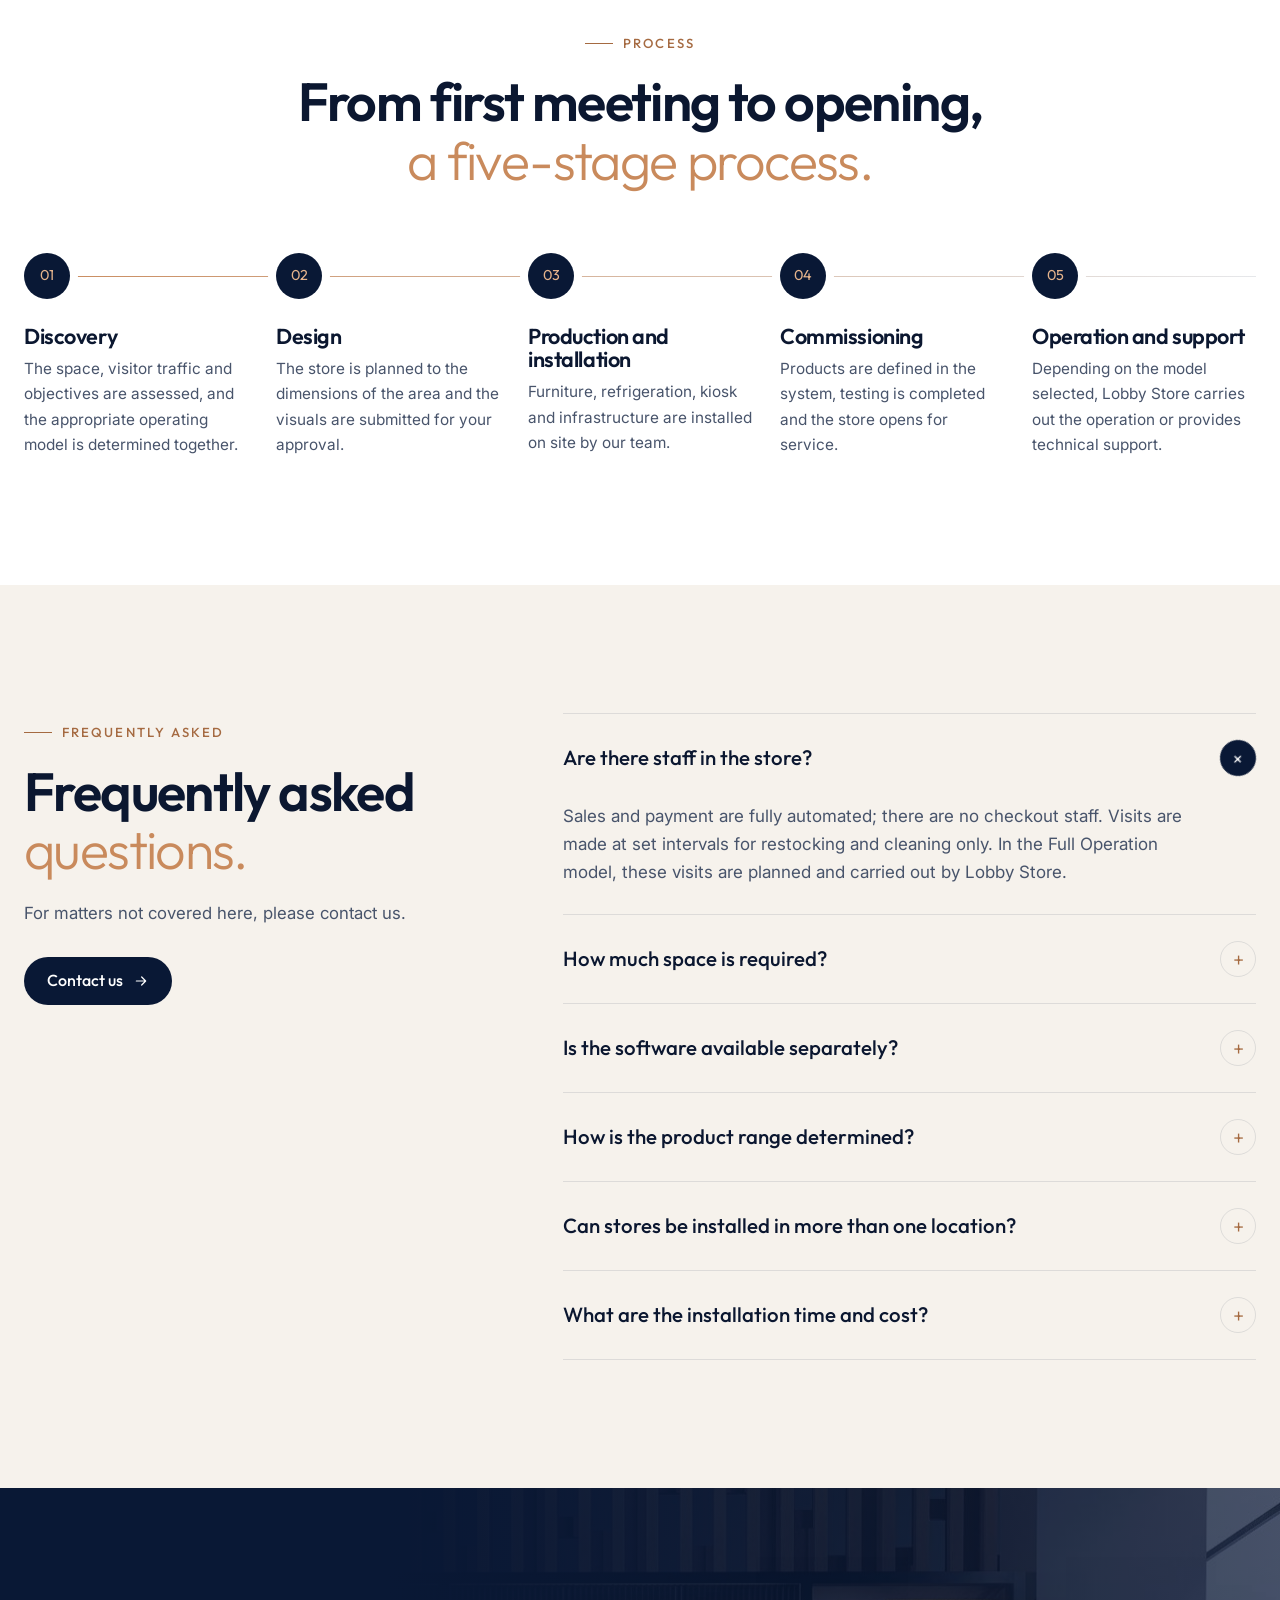
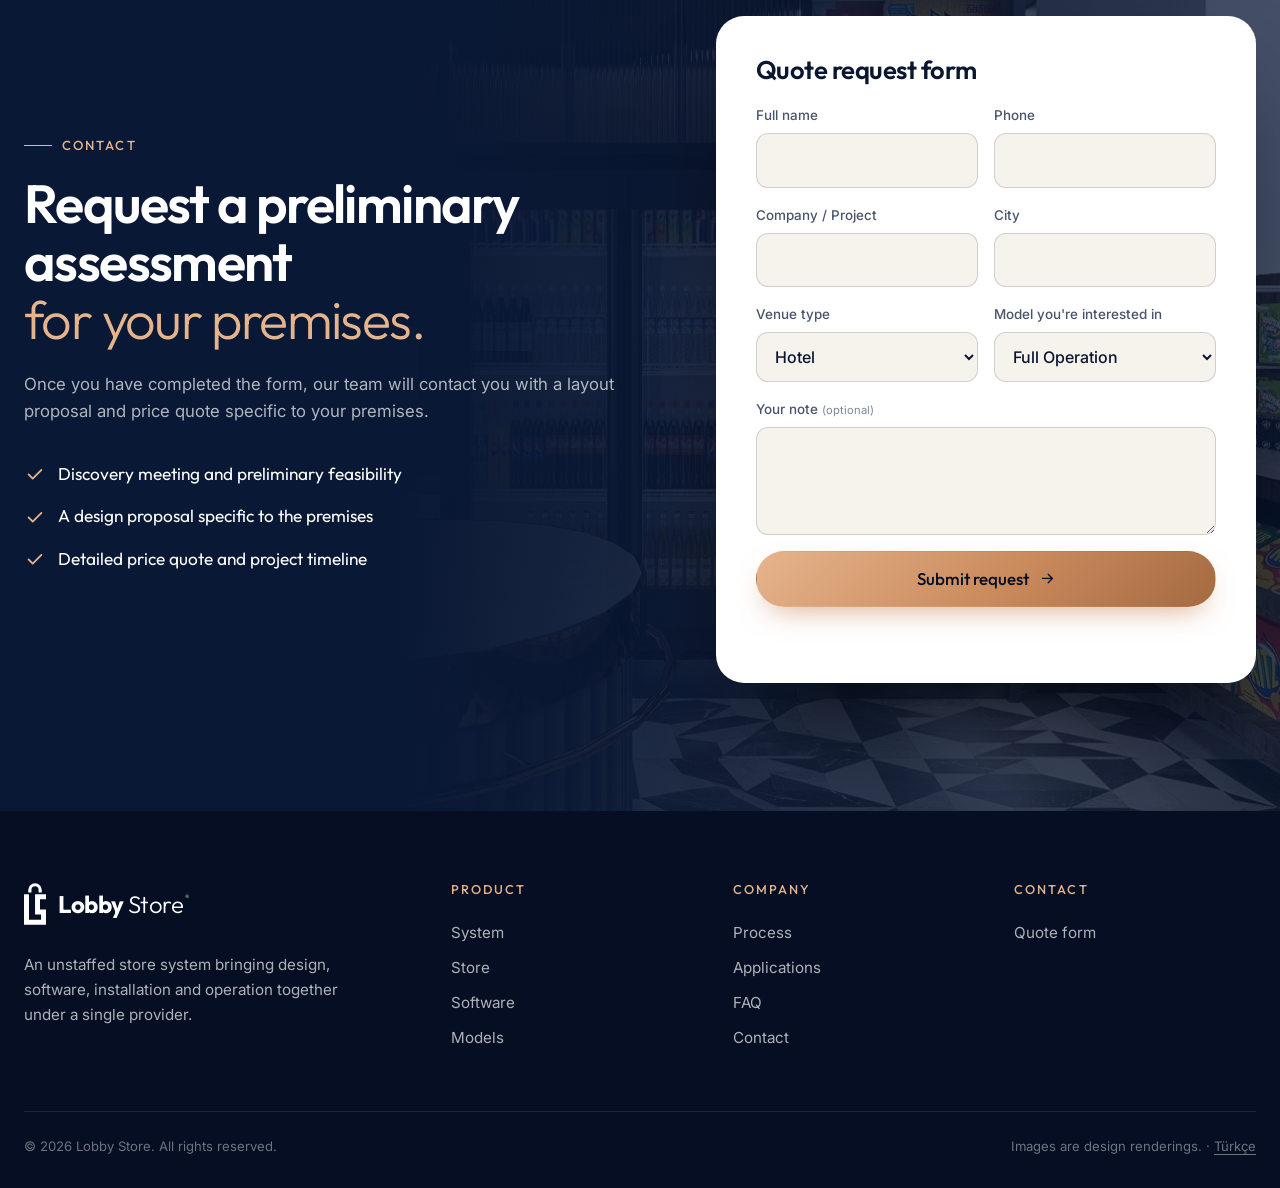
==== commit 63b5833b: "Rewrite site copy in a corporate tone (TR + EN) Co-Authored-By: Claude Opus 5.5 <noreply@anthropic.c" ====
--- a/en/index.html
+++ b/en/index.html
@@ -3,11 +3,11 @@
 <head>
   <meta charset="utf-8">
   <meta name="viewport" content="width=device-width, initial-scale=1">
-  <title>Lobby Store — The fully automated, unstaffed store system</title>
-  <meta name="description" content="Lobby Store is an end-to-end automated, unstaffed store system: design, software, installation and operation from a single partner. Turnkey for hotel, residence, office and campus lobbies.">
+  <title>Lobby Store | Unstaffed Automated Store Systems</title>
+  <meta name="description" content="Lobby Store is an unstaffed store system that brings design, software, installation and operation together under a single provider, for hotel, residence, office and campus lobbies.">
   <meta name="theme-color" content="#091835">
-  <meta property="og:title" content="Lobby Store — The fully automated, unstaffed store">
-  <meta property="og:description" content="Design, software, installation and operation from one partner. A cashierless store in your lobby, open 24/7.">
+  <meta property="og:title" content="Lobby Store | Unstaffed Automated Store Systems">
+  <meta property="og:description" content="Design, software, installation and operation from a single provider. An unstaffed store solution for lobby spaces, in service 24/7.">
   <meta property="og:image" content="../assets/img/store-kiosk.jpg">
   <meta property="og:type" content="website">
   <link rel="alternate" hreflang="tr" href="../index.html">
@@ -55,9 +55,9 @@
       <a href="#modeller">Models</a>
       <a href="#surec">Process</a>
       <a href="#sss">FAQ</a>
-      <a class="btn btn--copper nav__cta-m" href="#iletisim">Get a Quote</a>
+      <a class="btn btn--copper nav__cta-m" href="#iletisim">Request a Quote</a>
     </nav>
-    <a class="btn btn--copper nav__cta" href="#iletisim">Get a Quote <svg><use href="#i-arrow"/></svg></a>
+    <a class="btn btn--copper nav__cta" href="#iletisim">Request a Quote <svg><use href="#i-arrow"/></svg></a>
     <div class="lang" role="group" aria-label="Language">
       <a href="../index.html" lang="tr" hreflang="tr" aria-label="Türkçe">TR</a>
       <span class="is-on" aria-current="true">EN</span>
@@ -73,17 +73,17 @@
     <div class="hero__bg" aria-hidden="true"></div>
     <div class="wrap hero__in">
       <div class="hero__copy">
-        <p class="eyebrow eyebrow--light"><span class="dot"></span> Fully automated store system</p>
-        <h1>No cashier.<br>No closing time.<br><em>No compromise.</em></h1>
-        <p class="hero__lead">Lobby Store is a store system that is <strong>automated end to end</strong> — from design and software to installation and day-to-day operation. You show us the space; the store runs itself.</p>
+        <p class="eyebrow eyebrow--light"><span class="dot"></span> Unstaffed store systems</p>
+        <h1>Unstaffed store solutions<br><em>for lobby spaces.</em></h1>
+        <p class="hero__lead">Lobby Store is an unstaffed store system that brings architectural design, software, installation and day-to-day operation together <strong>under a single provider</strong>. It is designed to serve hotel, residence, office and campus lobbies around the clock.</p>
         <div class="hero__cta">
-          <a class="btn btn--copper btn--lg" href="#iletisim">Get a quote for my location <svg><use href="#i-arrow"/></svg></a>
+          <a class="btn btn--copper btn--lg" href="#iletisim">Request a quote <svg><use href="#i-arrow"/></svg></a>
           <a class="btn btn--ghost btn--lg" href="#sistem">Explore the system</a>
         </div>
         <ul class="hero__facts">
-          <li><b>24/7</b><span>Non-stop sales</span></li>
+          <li><b>24/7</b><span>Continuous service</span></li>
           <li><b>0</b><span>Checkout staff</span></li>
-          <li><b>1</b><span>Panel, full control</span></li>
+          <li><b>1</b><span>Central management panel</span></li>
         </ul>
       </div>
 
@@ -92,7 +92,7 @@
           <img src="../assets/img/store-kiosk.jpg" alt="Lobby Store: an unstaffed store with a self-checkout kiosk, coolers and an island counter" width="1600" height="1062" fetchpriority="high">
         </figure>
         <div class="chip chip--a"><span class="pulse"></span><div><b>Kiosk online</b><span>Ready to take payment</span></div></div>
-        <div class="chip chip--b"><svg><use href="#i-box"/></svg><div><b>Stock in sync</b><span>Shelves live on the panel</span></div></div>
+        <div class="chip chip--b"><svg><use href="#i-box"/></svg><div><b>Stock in sync</b><span>Real-time stock view</span></div></div>
         <div class="chip chip--c"><svg><use href="#i-card"/></svg><div><b>Contactless payment</b><span>Card · phone · watch</span></div></div>
       </div>
     </div>
@@ -101,8 +101,8 @@
   <!-- TICKER -->
   <div class="ticker" aria-hidden="true">
     <div class="ticker__track">
-      <span>Turnkey installation</span><i></i><span>Self-checkout</span><i></i><span>Live stock tracking</span><i></i><span>Remote management</span><i></i><span>Bespoke interior design</span><i></i><span>Full operation service</span><i></i><span>Open 24/7</span><i></i>
-      <span>Turnkey installation</span><i></i><span>Self-checkout</span><i></i><span>Live stock tracking</span><i></i><span>Remote management</span><i></i><span>Bespoke interior design</span><i></i><span>Full operation service</span><i></i><span>Open 24/7</span><i></i>
+      <span>Turnkey installation</span><i></i><span>Self-checkout</span><i></i><span>Live stock tracking</span><i></i><span>Remote management</span><i></i><span>Bespoke interior design</span><i></i><span>Full operation service</span><i></i><span>24/7 service</span><i></i>
+      <span>Turnkey installation</span><i></i><span>Self-checkout</span><i></i><span>Live stock tracking</span><i></i><span>Remote management</span><i></i><span>Bespoke interior design</span><i></i><span>Full operation service</span><i></i><span>24/7 service</span><i></i>
     </div>
   </div>
 
@@ -111,14 +111,14 @@
     <div class="wrap">
       <div class="head reveal">
         <p class="eyebrow">System</p>
-        <h2>Running a store is hard.<br class="br-d"> <em>We handed it to software.</em></h2>
-        <p class="lead">Shift rosters, stock counts, till shortages… Everything that wears a conventional store down runs automatically at Lobby Store. What remains is a well-designed space and steady revenue.</p>
+        <h2>The core processes of store operations,<br class="br-d"> <em>in a single system.</em></h2>
+        <p class="lead">Labour-intensive processes of conventional store management, such as shift planning, stock counts and cash reconciliation, are handled by software at Lobby Store. This reduces the operational workload and makes sales and stock data available in real time.</p>
       </div>
 
       <div class="shift reveal">
-        <div class="shift__row"><span class="shift__old">Shifts, leave, handovers</span><svg><use href="#i-arrow"/></svg><span class="shift__new">A cashierless store, open 24/7</span></div>
-        <div class="shift__row"><span class="shift__old">Manual counts, sold-out items, empty shelves</span><svg><use href="#i-arrow"/></svg><span class="shift__new">Live stock and an automatic order list</span></div>
-        <div class="shift__row"><span class="shift__old">End-of-day cash-up, estimated reports</span><svg><use href="#i-arrow"/></svg><span class="shift__new">Every sale on the panel, instantly</span></div>
+        <div class="shift__row"><span class="shift__old">Shift, leave and handover planning</span><svg><use href="#i-arrow"/></svg><span class="shift__new">A store in service 24/7 with no checkout staff</span></div>
+        <div class="shift__row"><span class="shift__old">Manual counts and stock gaps</span><svg><use href="#i-arrow"/></svg><span class="shift__new">Real-time stock tracking and an automatic order list</span></div>
+        <div class="shift__row"><span class="shift__old">End-of-day cash reconciliation and delayed reporting</span><svg><use href="#i-arrow"/></svg><span class="shift__new">Real-time sales reporting</span></div>
       </div>
 
       <div class="pillars">
@@ -126,19 +126,19 @@
           <div class="pillar__ico"><svg><use href="#i-design"/></svg></div>
           <span class="pillar__no">01</span>
           <h3>Design</h3>
-          <p>A store drawn for your space that raises the standard of the lobby it sits in. Furniture, lighting, refrigeration and product layout in one project.</p>
+          <p>Each store is planned around the architecture and dimensions of its location. Furniture, lighting, refrigeration and product layout are handled within a single project.</p>
         </article>
         <article class="pillar reveal">
           <div class="pillar__ico"><svg><use href="#i-chip"/></svg></div>
           <span class="pillar__no">02</span>
           <h3>Technology</h3>
-          <p>Self-checkout kiosk, payment infrastructure and management software arrive as one connected system. Integration is not your problem.</p>
+          <p>The self-checkout kiosk, payment infrastructure and management software are delivered as one integrated system, with no separate integration work required.</p>
         </article>
         <article class="pillar reveal">
           <div class="pillar__ico"><svg><use href="#i-ops"/></svg></div>
           <span class="pillar__no">03</span>
           <h3>Operation</h3>
-          <p>Take the keys and run it yourself, or leave everything to us — from product supply to restocking the shelves.</p>
+          <p>The store can be handed over on a turnkey basis and run by your organisation, or the entire operation, from product supply to restocking, can be managed by Lobby Store.</p>
         </article>
       </div>
     </div>
@@ -149,8 +149,8 @@
     <div class="wrap">
       <div class="head head--light reveal">
         <p class="eyebrow eyebrow--light">Store</p>
-        <h2>Not a vending machine.<br><em>A real store experience.</em></h2>
-        <p class="lead">Walnut veneer, copper details, a marble counter. Lobby Store doesn't just fill a corner of your space; it becomes the part of it people talk about.</p>
+        <h2>A store design that integrates<br><em>with the architecture of its setting.</em></h2>
+        <p class="lead">Walnut veneer surfaces, copper details and a marble counter. Lobby Store is not a vending solution; it is a considered retail space, consistent with the design language of its location.</p>
       </div>
 
       <div class="show reveal">
@@ -159,15 +159,15 @@
           <div class="show__cap">
             <span id="showNo">01 / 05</span>
             <h3 id="showTitle">Island counter and fresh food display</h3>
-            <p id="showText">A marble-topped island at the centre of the store. Fresh daily products under glass, visible from every angle.</p>
+            <p id="showText">A marble-topped island counter positioned at the centre of the store. Fresh daily products are presented in a glass display.</p>
           </div>
         </div>
         <div class="show__tabs" role="tablist" aria-label="Store images">
-          <button role="tab" aria-selected="true" class="is-on" data-img="../assets/img/store-snacks.jpg" data-title="Island counter and fresh food display" data-text="A marble-topped island at the centre of the store. Fresh daily products under glass, visible from every angle."><img src="../assets/img/store-snacks.jpg" alt="" loading="lazy"><span>Island</span></button>
-          <button role="tab" aria-selected="false" data-img="../assets/img/store-kiosk.jpg" data-title="Self-checkout point" data-text="A touchscreen payment kiosk right by the entrance. Scan the product, tap your card, walk out."><img src="../assets/img/store-kiosk.jpg" alt="" loading="lazy"><span>Kiosk</span></button>
-          <button role="tab" aria-selected="false" data-img="../assets/img/store-coolers.jpg" data-title="Coolers and coffee station" data-text="Built-in glass-door coolers and a fully automatic coffee machine, set into the joinery as a single piece."><img src="../assets/img/store-coolers.jpg" alt="" loading="lazy"><span>Coolers</span></button>
-          <button role="tab" aria-selected="false" data-img="../assets/img/store-front.jpg" data-title="A balanced, open layout" data-text="Customers flow around the island counter; every product group can be found at a glance."><img src="../assets/img/store-front.jpg" alt="" loading="lazy"><span>Layout</span></button>
-          <button role="tab" aria-selected="false" data-img="../assets/img/store-top.jpg" data-title="Compact footprint" data-text="A lobby corner of a few square metres is enough. The module is planned to the dimensions of your space."><img src="../assets/img/store-top.jpg" alt="" loading="lazy"><span>Plan</span></button>
+          <button role="tab" aria-selected="true" class="is-on" data-img="../assets/img/store-snacks.jpg" data-title="Island counter and fresh food display" data-text="A marble-topped island counter positioned at the centre of the store. Fresh daily products are presented in a glass display."><img src="../assets/img/store-snacks.jpg" alt="" loading="lazy"><span>Island</span></button>
+          <button role="tab" aria-selected="false" data-img="../assets/img/store-kiosk.jpg" data-title="Self-checkout point" data-text="A touchscreen payment kiosk positioned by the entrance. Products are scanned and payment is completed contactlessly."><img src="../assets/img/store-kiosk.jpg" alt="" loading="lazy"><span>Kiosk</span></button>
+          <button role="tab" aria-selected="false" data-img="../assets/img/store-coolers.jpg" data-title="Coolers and coffee station" data-text="Built-in glass-door coolers and a fully automatic coffee machine are integrated into the joinery."><img src="../assets/img/store-coolers.jpg" alt="" loading="lazy"><span>Coolers</span></button>
+          <button role="tab" aria-selected="false" data-img="../assets/img/store-front.jpg" data-title="A balanced, open layout" data-text="Customer flow is organised around the island counter; product groups are easy to identify."><img src="../assets/img/store-front.jpg" alt="" loading="lazy"><span>Layout</span></button>
+          <button role="tab" aria-selected="false" data-img="../assets/img/store-top.jpg" data-title="Compact footprint" data-text="A limited lobby area is sufficient. The module is planned to the dimensions of the space."><img src="../assets/img/store-top.jpg" alt="" loading="lazy"><span>Plan</span></button>
         </div>
       </div>
     </div>
@@ -179,18 +179,18 @@
       <div class="flow__copy">
         <div class="head reveal">
           <p class="eyebrow">Customer experience</p>
-          <h2>Shopping in <em>three steps</em>,<br>zero queue.</h2>
-          <p class="lead">A guest who walks in at three in the morning gets the same experience: lights on, shelves full, payment in seconds.</p>
+          <h2>A shopping experience<br>completed in <em>three steps</em>.</h2>
+          <p class="lead">The store offers the same standard of service at every hour: a well-lit space, orderly shelves and payment completed in seconds.</p>
         </div>
         <ol class="steps">
-          <li class="reveal"><span>1</span><div><h3>Walk in</h3><p>No door, no one waiting. The store is ready for shopping at any hour of the day.</p></div></li>
-          <li class="reveal"><span>2</span><div><h3>Pick your product</h3><p>A cold drink, a snack, a fresh sandwich or a coffee — tidy shelves, clear prices.</p></div></li>
-          <li class="reveal"><span>3</span><div><h3>Pay at the kiosk and go</h3><p>Scan the barcode, tap your card or phone. Done in seconds.</p></div></li>
+          <li class="reveal"><span>1</span><div><h3>Entry</h3><p>Entry to the store is open; the space is ready for shopping at any hour of the day.</p></div></li>
+          <li class="reveal"><span>2</span><div><h3>Product selection</h3><p>Cold drinks, snacks, fresh sandwiches and coffee are presented on orderly shelves with clear price labels.</p></div></li>
+          <li class="reveal"><span>3</span><div><h3>Payment at the kiosk</h3><p>The barcode is scanned and payment is completed contactlessly, by card or phone, within seconds.</p></div></li>
         </ol>
       </div>
       <figure class="flow__img reveal">
         <img src="../assets/img/store-front.jpg" alt="Lobby Store interior: island counter, shelves and coolers" loading="lazy" width="1320" height="929">
-        <figcaption><svg><use href="#i-card"/></svg> No queue, no till, no waiting.</figcaption>
+        <figcaption><svg><use href="#i-card"/></svg> Contactless payment, with no checkout queue.</figcaption>
       </figure>
     </div>
   </section>
@@ -200,8 +200,8 @@
     <div class="wrap">
       <div class="head head--light head--center reveal">
         <p class="eyebrow eyebrow--light">Software</p>
-        <h2>The entire store,<br><em>on one screen.</em></h2>
-        <p class="lead">Lobby Store Panel manages sales, stock, pricing and devices from the same place. Whether you have one store or fifty, you see them all without leaving your desk.</p>
+        <h2>The entire store operation,<br><em>in a single panel.</em></h2>
+        <p class="lead">Lobby Store Panel brings sales, stock, pricing and device management together in one interface. From a single store to multi-location portfolios, the entire operation is monitored centrally.</p>
       </div>
 
       <div class="dash reveal" aria-label="Lobby Store Panel illustrative interface">
@@ -251,12 +251,12 @@
       </div>
 
       <div class="feats">
-        <article class="feat reveal"><svg><use href="#i-box"/></svg><h3>Live stock</h3><p>Every sale comes off stock instantly. You know what is left on which shelf without counting.</p></article>
-        <article class="feat reveal"><svg><use href="#i-bell"/></svg><h3>Smart alerts</h3><p>Low stock, an offline device, unusual activity — you hear about it before it becomes a problem.</p></article>
-        <article class="feat reveal"><svg><use href="#i-tag"/></svg><h3>Remote pricing and promotions</h3><p>Update prices, discounts and the product range in one click, across all your stores at once.</p></article>
-        <article class="feat reveal"><svg><use href="#i-chart"/></svg><h3>Clear reports</h3><p>Revenue hour by hour, best sellers, profitability. Decisions based on data, not guesswork.</p></article>
-        <article class="feat reveal"><svg><use href="#i-card"/></svg><h3>Integrated payment</h3><p>Kiosk, POS and software are one system. End-of-day reconciliation closes itself.</p></article>
-        <article class="feat reveal"><svg><use href="#i-pin"/></svg><h3>Multi-location</h3><p>Opening a new store is not setting up a new system; it is adding one more row to the panel.</p></article>
+        <article class="feat reveal"><svg><use href="#i-box"/></svg><h3>Real-time stock tracking</h3><p>Each sale is deducted from stock as it happens; shelf-level stock is monitored without manual counts.</p></article>
+        <article class="feat reveal"><svg><use href="#i-bell"/></svg><h3>Automatic alerts</h3><p>The system notifies the relevant people in the event of low stock, an offline device or unusual activity.</p></article>
+        <article class="feat reveal"><svg><use href="#i-tag"/></svg><h3>Remote pricing and promotions</h3><p>Price, discount and product range updates are made centrally and applied to all stores simultaneously.</p></article>
+        <article class="feat reveal"><svg><use href="#i-chart"/></svg><h3>Reporting</h3><p>Hourly revenue, best-selling products and profitability are reported to support decision-making.</p></article>
+        <article class="feat reveal"><svg><use href="#i-card"/></svg><h3>Integrated payment</h3><p>Kiosk, POS and software operate as a single system; end-of-day reconciliation is completed automatically.</p></article>
+        <article class="feat reveal"><svg><use href="#i-pin"/></svg><h3>Multi-location</h3><p>Each new store is added to the existing panel, with no separate system installation required.</p></article>
       </div>
     </div>
   </section>
@@ -265,16 +265,16 @@
   <section class="section section--cream" id="modeller">
     <div class="wrap">
       <div class="head head--center reveal">
-        <p class="eyebrow">Business models</p>
-        <h2>You own it.<br><em>You choose who carries the load.</em></h2>
-        <p class="lead">Both models come with the same store, the same software, the same quality. The only difference is who runs the daily operation.</p>
+        <p class="eyebrow">Operating models</p>
+        <h2>Two operating models,<br><em>according to your needs.</em></h2>
+        <p class="lead">Both models offer the same store design, the same software and the same standard of service. They differ in who carries out the daily operation.</p>
       </div>
 
       <div class="models">
         <article class="model reveal">
           <span class="model__tag">Model 01</span>
           <h3>Turnkey</h3>
-          <p class="model__sub">We build it, you run it.</p>
+          <p class="model__sub">Installed by Lobby Store, operated by your organisation.</p>
           <ul>
             <li><svg><use href="#i-check"/></svg> Architectural project tailored to your space</li>
             <li><svg><use href="#i-check"/></svg> Furniture, refrigeration and kiosk installation</li>
@@ -283,23 +283,23 @@
             <li><svg><use href="#i-check"/></svg> Technical support and software updates</li>
           </ul>
           <p class="model__for"><b>Who it's for:</b> Hotels, retailers and investors with their own operations team.</p>
-          <a class="btn btn--navy" href="#iletisim" data-model="Turnkey">Get a quote for this model <svg><use href="#i-arrow"/></svg></a>
+          <a class="btn btn--navy" href="#iletisim" data-model="Turnkey">Request a quote for this model <svg><use href="#i-arrow"/></svg></a>
         </article>
 
         <article class="model model--hero reveal">
-          <span class="model__badge">Zero operational load</span>
+          <span class="model__badge">End-to-end service</span>
           <span class="model__tag">Model 02</span>
           <h3>Full Operation</h3>
-          <p class="model__sub">We build it, we run it. You watch the earnings.</p>
+          <p class="model__sub">Installation and operation are both carried out by Lobby Store.</p>
           <ul>
-            <li><svg><use href="#i-check"/></svg> Everything in the Turnkey model</li>
+            <li><svg><use href="#i-check"/></svg> The full scope of the Turnkey model</li>
             <li><svg><use href="#i-check"/></svg> Product supply and category management</li>
             <li><svg><use href="#i-check"/></svg> Regular restocking and cleaning</li>
             <li><svg><use href="#i-check"/></svg> Device maintenance and fault response</li>
             <li><svg><use href="#i-check"/></svg> Transparent monthly report and settlement</li>
           </ul>
-          <p class="model__for"><b>Who it's for:</b> Property owners who want to add value to their lobby without running a store.</p>
-          <a class="btn btn--copper" href="#iletisim" data-model="Full Operation">Get a quote for this model <svg><use href="#i-arrow"/></svg></a>
+          <p class="model__for"><b>Who it's for:</b> Property owners and managers who wish to add a quality service to their premises without taking on store operations.</p>
+          <a class="btn btn--copper" href="#iletisim" data-model="Full Operation">Request a quote for this model <svg><use href="#i-arrow"/></svg></a>
         </article>
       </div>
     </div>
@@ -309,10 +309,10 @@
   <section class="section section--navy" id="hesapla">
     <div class="wrap calc">
       <div class="calc__copy reveal">
-        <p class="eyebrow eyebrow--light">Calculate</p>
-        <h2>What does a cashier<br><em>really cost you?</em></h2>
-        <p class="lead">A conventional store that is open 24/7 needs a serious budget just to keep someone at the till. Enter your own figures and see why that line doesn't exist at Lobby Store.</p>
-        <p class="calc__fine">The calculation is simply the product of the values you enter; it is an estimated comparison, not a quotation.</p>
+        <p class="eyebrow eyebrow--light">Cost comparison</p>
+        <h2>The annual cost<br><em>of checkout staff.</em></h2>
+        <p class="lead">In a conventional store operating 24/7, checkout staff are one of the significant operating cost items. Enter your own figures to calculate the annual amount; the Lobby Store model has no checkout staff cost.</p>
+        <p class="calc__fine">The calculation is based on the product of the values entered; it is an estimated comparison and does not constitute a quotation.</p>
       </div>
       <div class="calc__box reveal">
         <label class="range">
@@ -327,7 +327,7 @@
           <div><span>Conventional store · yearly staff cost</span><b id="oYear">₺ 2,400,000</b></div>
           <div class="calc__zero"><span>Lobby Store · checkout staff cost</span><b>₺ 0</b></div>
         </div>
-        <a class="btn btn--copper btn--block" href="#iletisim">Let's talk real numbers <svg><use href="#i-arrow"/></svg></a>
+        <a class="btn btn--copper btn--block" href="#iletisim">Request a detailed assessment <svg><use href="#i-arrow"/></svg></a>
       </div>
     </div>
   </section>
@@ -336,16 +336,16 @@
   <section class="section section--cream" id="mekanlar">
     <div class="wrap">
       <div class="head reveal">
-        <p class="eyebrow">Where it fits</p>
-        <h2>Where there's a lobby,<br><em>there's room for a Lobby Store.</em></h2>
+        <p class="eyebrow">Applications</p>
+        <h2>A solution that adapts<br><em>to different types of venue.</em></h2>
       </div>
       <div class="venues">
-        <article class="venue reveal"><span>01</span><h3>Hotels</h3><p>More than a minibar, faster than room service. Guests get what they need from the lobby at any hour of the night.</p></article>
-        <article class="venue reveal"><span>02</span><h3>Residences</h3><p>The nearest store for residents becomes the entrance of their own building. It adds value to the property.</p></article>
-        <article class="venue reveal"><span>03</span><h3>Office towers</h3><p>Employees sort out their coffee, lunch break and late shift without leaving the building.</p></article>
-        <article class="venue reveal"><span>04</span><h3>Hospitals</h3><p>Hygienic, contactless shopping for visitors and staff, whatever the hour.</p></article>
-        <article class="venue reveal"><span>05</span><h3>Campuses and dorms</h3><p>Open during exam week and over the holidays. Whenever students want it.</p></article>
-        <article class="venue reveal"><span>06</span><h3>Terminals and malls</h3><p>A sales point in high-traffic locations that works day and night with no staffing load.</p></article>
+        <article class="venue reveal"><span>01</span><h3>Hotels</h3><p>Guests can obtain what they need from the lobby at any hour; a service that complements the minibar and room service.</p></article>
+        <article class="venue reveal"><span>02</span><h3>Residences</h3><p>Offers residents uninterrupted shopping within the building and contributes to the property's quality of service.</p></article>
+        <article class="venue reveal"><span>03</span><h3>Office towers</h3><p>Employees meet their food and beverage needs during the day without leaving the building.</p></article>
+        <article class="venue reveal"><span>04</span><h3>Hospitals</h3><p>Hygienic, contactless shopping for patients' relatives and healthcare staff at any hour.</p></article>
+        <article class="venue reveal"><span>05</span><h3>Campuses and dorms</h3><p>Provides uninterrupted service to students and staff, independent of the academic calendar.</p></article>
+        <article class="venue reveal"><span>06</span><h3>Terminals and malls</h3><p>A sales area that operates continuously, with no staffing requirement, in locations with high footfall.</p></article>
       </div>
     </div>
   </section>
@@ -355,14 +355,14 @@
     <div class="wrap">
       <div class="head head--center reveal">
         <p class="eyebrow">Process</p>
-        <h2>From first meeting to first sale,<br><em>five clear steps.</em></h2>
+        <h2>From first meeting to opening,<br><em>a five-stage process.</em></h2>
       </div>
       <ol class="line">
-        <li class="reveal"><span>01</span><h3>Discovery</h3><p>We listen to your space, your footfall and your goals, and choose the right model together.</p></li>
-        <li class="reveal"><span>02</span><h3>Design</h3><p>The store is drawn to the dimensions of your area; visuals are presented for your approval.</p></li>
+        <li class="reveal"><span>01</span><h3>Discovery</h3><p>The space, visitor traffic and objectives are assessed, and the appropriate operating model is determined together.</p></li>
+        <li class="reveal"><span>02</span><h3>Design</h3><p>The store is planned to the dimensions of the area and the visuals are submitted for your approval.</p></li>
         <li class="reveal"><span>03</span><h3>Production and installation</h3><p>Furniture, refrigeration, kiosk and infrastructure are installed on site by our team.</p></li>
-        <li class="reveal"><span>04</span><h3>Commissioning</h3><p>Products are set up, the system is tested, the shelves are filled. The store opens.</p></li>
-        <li class="reveal"><span>05</span><h3>Operation and support</h3><p>Depending on the model you choose, we either run it or stand behind you.</p></li>
+        <li class="reveal"><span>04</span><h3>Commissioning</h3><p>Products are defined in the system, testing is completed and the store opens for service.</p></li>
+        <li class="reveal"><span>05</span><h3>Operation and support</h3><p>Depending on the model selected, Lobby Store carries out the operation or provides technical support.</p></li>
       </ol>
     </div>
   </section>
@@ -372,17 +372,17 @@
     <div class="wrap faq">
       <div class="head reveal">
         <p class="eyebrow">Frequently asked</p>
-        <h2>The questions<br><em>on your mind.</em></h2>
-        <p class="lead">For anything you can't find answered here, write to us; we will get back to you as soon as possible.</p>
-        <a class="btn btn--navy" href="#iletisim">Ask a question <svg><use href="#i-arrow"/></svg></a>
+        <h2>Frequently asked<br><em>questions.</em></h2>
+        <p class="lead">For matters not covered here, please contact us.</p>
+        <a class="btn btn--navy" href="#iletisim">Contact us <svg><use href="#i-arrow"/></svg></a>
       </div>
       <div class="faq__list reveal">
-        <details open><summary>Is there really no staff in the store?</summary><p>Sales and payment are fully automatic; nobody stands at a till. Staff only visit at set intervals for restocking and cleaning. In the Full Operation model we plan and carry out those visits too.</p></details>
-        <details><summary>How much space is needed?</summary><p>Lobby Store is modular; it scales from a small lobby corner to a large store area. In the discovery meeting we measure your space and prepare a layout plan specific to it.</p></details>
-        <details><summary>Can I buy the software on its own?</summary><p>Lobby Store's strength comes from design, hardware and software working together, so we install the system as a whole. If you already have a store, we can look at conversion options together.</p></details>
-        <details><summary>Who decides the product range?</summary><p>In the Turnkey model, entirely you. In the Full Operation model we handle category management; we keep improving the shelf based on sales data and build a range that suits your audience.</p></details>
-        <details><summary>Can I open in more than one location?</summary><p>Yes. All your stores are managed from the same panel; prices, promotions and reports are controlled from a single centre.</p></details>
-        <details><summary>How long does installation take, and what does it cost?</summary><p>Both depend on the size of the area and the model you choose. After the discovery meeting we give you a clear timeline and price quote, with no surprise items.</p></details>
+        <details open><summary>Are there staff in the store?</summary><p>Sales and payment are fully automated; there are no checkout staff. Visits are made at set intervals for restocking and cleaning only. In the Full Operation model, these visits are planned and carried out by Lobby Store.</p></details>
+        <details><summary>How much space is required?</summary><p>Lobby Store has a modular structure; it scales from a small lobby area to a large store area. During the discovery meeting the space is measured and a layout plan specific to the premises is prepared.</p></details>
+        <details><summary>Is the software available separately?</summary><p>Lobby Store is an integrated system in which design, hardware and software work together, and it is therefore installed as a whole. Conversion options for existing stores are assessed separately.</p></details>
+        <details><summary>How is the product range determined?</summary><p>In the Turnkey model, the product range is determined entirely by the operator. In the Full Operation model, category management is carried out by Lobby Store; the range is updated regularly in line with sales data and the user profile of the premises.</p></details>
+        <details><summary>Can stores be installed in more than one location?</summary><p>Yes. All stores are managed through the same panel; pricing, promotions and reporting are controlled centrally.</p></details>
+        <details><summary>What are the installation time and cost?</summary><p>Time and cost vary according to the size of the area and the model selected. A detailed project timeline and price quote are provided following the discovery meeting.</p></details>
       </div>
     </div>
   </section>
@@ -392,18 +392,18 @@
     <div class="cta__img" aria-hidden="true"></div>
     <div class="wrap cta__in">
       <div class="cta__copy reveal">
-        <p class="eyebrow eyebrow--light">Get a quote</p>
-        <h2>That empty lobby corner<br><em>could be your best square metre.</em></h2>
-        <p class="lead">Fill in the form and we will come back to you with a layout proposal and price quote for your space.</p>
+        <p class="eyebrow eyebrow--light">Contact</p>
+        <h2>Request a preliminary assessment<br><em>for your premises.</em></h2>
+        <p class="lead">Once you have completed the form, our team will contact you with a layout proposal and price quote specific to your premises.</p>
         <ul class="cta__list">
           <li><svg><use href="#i-check"/></svg> Discovery meeting and preliminary feasibility</li>
-          <li><svg><use href="#i-check"/></svg> A design proposal for your space</li>
-          <li><svg><use href="#i-check"/></svg> Clear price, clear timeline</li>
+          <li><svg><use href="#i-check"/></svg> A design proposal specific to the premises</li>
+          <li><svg><use href="#i-check"/></svg> Detailed price quote and project timeline</li>
         </ul>
       </div>
 
       <form class="form reveal" id="leadForm" novalidate>
-        <h3>We'll call you</h3>
+        <h3>Quote request form</h3>
         <div class="form__row">
           <label>Full name<input type="text" name="name" autocomplete="name" required></label>
           <label>Phone<input type="tel" name="phone" autocomplete="tel" inputmode="tel" required></label>
@@ -425,7 +425,7 @@
           </label>
         </div>
         <label><span>Your note <small>(optional)</small></span><textarea name="note" rows="3"></textarea></label>
-        <button class="btn btn--copper btn--lg btn--block" type="submit">Send quote request <svg><use href="#i-arrow"/></svg></button>
+        <button class="btn btn--copper btn--lg btn--block" type="submit">Submit request <svg><use href="#i-arrow"/></svg></button>
         <p class="form__msg" id="formMsg" role="status" aria-live="polite"></p>
       </form>
     </div>
@@ -439,7 +439,7 @@
         <svg class="brand__mark" aria-hidden="true"><use href="#ls-mark"/></svg>
         <span class="brand__word"><b>Lobby</b>Store<sup>®</sup></span>
       </a>
-      <p>An end-to-end automated store system: design, software, installation and operation.</p>
+      <p>An unstaffed store system bringing design, software, installation and operation together under a single provider.</p>
     </div>
     <nav aria-label="Footer menu">
       <h4>Product</h4>
@@ -447,7 +447,7 @@
     </nav>
     <nav aria-label="Footer menu 2">
       <h4>Company</h4>
-      <a href="#surec">Process</a><a href="#mekanlar">Where it fits</a><a href="#sss">FAQ</a><a href="#iletisim">Contact</a>
+      <a href="#surec">Process</a><a href="#mekanlar">Applications</a><a href="#sss">FAQ</a><a href="#iletisim">Contact</a>
     </nav>
     <div class="foot__contact" id="footContact">
       <h4>Contact</h4>
@@ -460,7 +460,7 @@
   </div>
 </footer>
 
-<a class="sticky-cta" href="#iletisim" id="stickyCta">Get a Quote <svg><use href="#i-arrow"/></svg></a>
+<a class="sticky-cta" href="#iletisim" id="stickyCta">Request a Quote <svg><use href="#i-arrow"/></svg></a>
 
 <script src="../assets/js/main.js" defer></script>
 </body>
